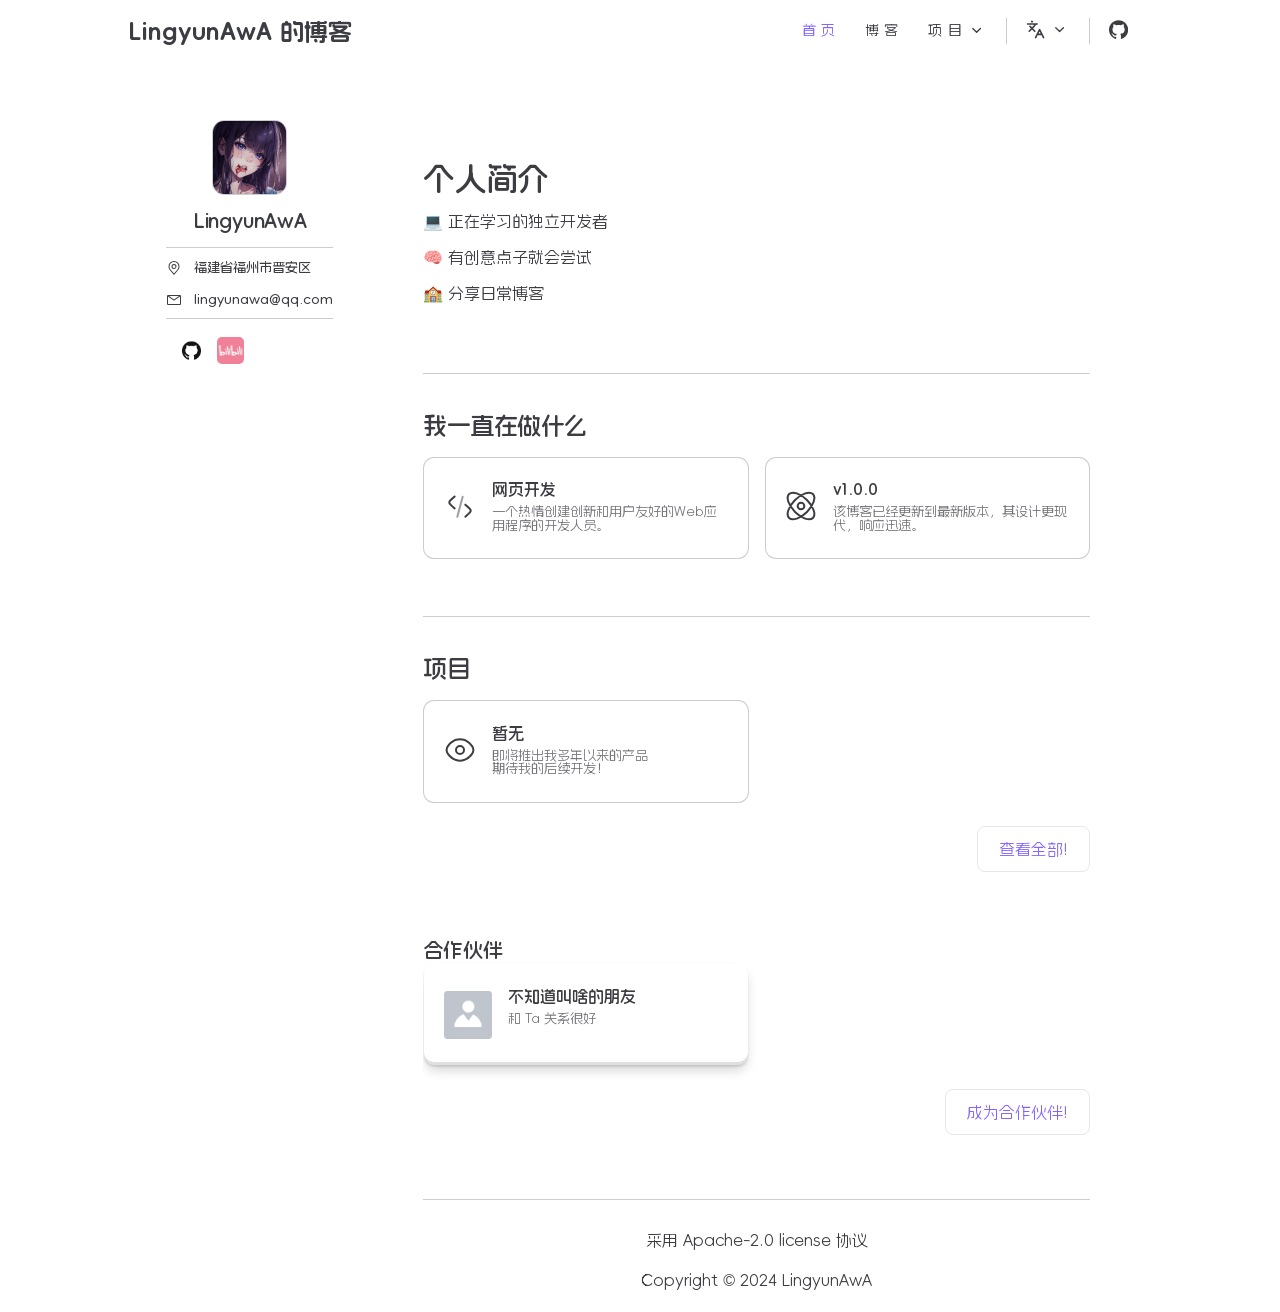
==== index.html @ 064c303e "Inital Commit" ====
<!DOCTYPE html>
<html lang="en">
    <head>
        <meta charset="UTF-8" />
        <link rel="icon" href="/logo.png" />
        <meta name="viewport" content="width=device-width, initial-scale=1.0" />
        <title>LingyunAwA's Blog</title>
      <script type="module" crossorigin src="/assets/index-D5Cbwyx5.js"></script>
      <link rel="stylesheet" crossorigin href="/assets/index-DSmaqG3k.css">
    </head>
    <body>
        <div id="app"></div>
    </body>
</html>
---- assets/index-DSmaqG3k.css ----
@charset "UTF-8";:root{--el-color-white:#ffffff;--el-color-black:#000000;--el-color-primary-rgb:64,158,255;--el-color-success-rgb:103,194,58;--el-color-warning-rgb:230,162,60;--el-color-danger-rgb:245,108,108;--el-color-error-rgb:245,108,108;--el-color-info-rgb:144,147,153;--el-font-size-extra-large:20px;--el-font-size-large:18px;--el-font-size-medium:16px;--el-font-size-base:14px;--el-font-size-small:13px;--el-font-size-extra-small:12px;--el-font-family:"Helvetica Neue",Helvetica,"PingFang SC","Hiragino Sans GB","Microsoft YaHei","微软雅黑",Arial,sans-serif;--el-font-weight-primary:500;--el-font-line-height-primary:24px;--el-index-normal:1;--el-index-top:1000;--el-index-popper:2000;--el-border-radius-base:4px;--el-border-radius-small:2px;--el-border-radius-round:20px;--el-border-radius-circle:100%;--el-transition-duration:.3s;--el-transition-duration-fast:.2s;--el-transition-function-ease-in-out-bezier:cubic-bezier(.645,.045,.355,1);--el-transition-function-fast-bezier:cubic-bezier(.23,1,.32,1);--el-transition-all:all var(--el-transition-duration) var(--el-transition-function-ease-in-out-bezier);--el-transition-fade:opacity var(--el-transition-duration) var(--el-transition-function-fast-bezier);--el-transition-md-fade:transform var(--el-transition-duration) var(--el-transition-function-fast-bezier),opacity var(--el-transition-duration) var(--el-transition-function-fast-bezier);--el-transition-fade-linear:opacity var(--el-transition-duration-fast) linear;--el-transition-border:border-color var(--el-transition-duration-fast) var(--el-transition-function-ease-in-out-bezier);--el-transition-box-shadow:box-shadow var(--el-transition-duration-fast) var(--el-transition-function-ease-in-out-bezier);--el-transition-color:color var(--el-transition-duration-fast) var(--el-transition-function-ease-in-out-bezier);--el-component-size-large:40px;--el-component-size:32px;--el-component-size-small:24px}:root{color-scheme:light;--el-color-primary:#409eff;--el-color-primary-light-3:#79bbff;--el-color-primary-light-5:#a0cfff;--el-color-primary-light-7:#c6e2ff;--el-color-primary-light-8:#d9ecff;--el-color-primary-light-9:#ecf5ff;--el-color-primary-dark-2:#337ecc;--el-color-success:#67c23a;--el-color-success-light-3:#95d475;--el-color-success-light-5:#b3e19d;--el-color-success-light-7:#d1edc4;--el-color-success-light-8:#e1f3d8;--el-color-success-light-9:#f0f9eb;--el-color-success-dark-2:#529b2e;--el-color-warning:#e6a23c;--el-color-warning-light-3:#eebe77;--el-color-warning-light-5:#f3d19e;--el-color-warning-light-7:#f8e3c5;--el-color-warning-light-8:#faecd8;--el-color-warning-light-9:#fdf6ec;--el-color-warning-dark-2:#b88230;--el-color-danger:#f56c6c;--el-color-danger-light-3:#f89898;--el-color-danger-light-5:#fab6b6;--el-color-danger-light-7:#fcd3d3;--el-color-danger-light-8:#fde2e2;--el-color-danger-light-9:#fef0f0;--el-color-danger-dark-2:#c45656;--el-color-error:#f56c6c;--el-color-error-light-3:#f89898;--el-color-error-light-5:#fab6b6;--el-color-error-light-7:#fcd3d3;--el-color-error-light-8:#fde2e2;--el-color-error-light-9:#fef0f0;--el-color-error-dark-2:#c45656;--el-color-info:#909399;--el-color-info-light-3:#b1b3b8;--el-color-info-light-5:#c8c9cc;--el-color-info-light-7:#dedfe0;--el-color-info-light-8:#e9e9eb;--el-color-info-light-9:#f4f4f5;--el-color-info-dark-2:#73767a;--el-bg-color:#ffffff;--el-bg-color-page:#f2f3f5;--el-bg-color-overlay:#ffffff;--el-text-color-primary:#303133;--el-text-color-regular:#606266;--el-text-color-secondary:#909399;--el-text-color-placeholder:#a8abb2;--el-text-color-disabled:#c0c4cc;--el-border-color:#dcdfe6;--el-border-color-light:#e4e7ed;--el-border-color-lighter:#ebeef5;--el-border-color-extra-light:#f2f6fc;--el-border-color-dark:#d4d7de;--el-border-color-darker:#cdd0d6;--el-fill-color:#f0f2f5;--el-fill-color-light:#f5f7fa;--el-fill-color-lighter:#fafafa;--el-fill-color-extra-light:#fafcff;--el-fill-color-dark:#ebedf0;--el-fill-color-darker:#e6e8eb;--el-fill-color-blank:#ffffff;--el-box-shadow:0px 12px 32px 4px rgba(0,0,0,.04),0px 8px 20px rgba(0,0,0,.08);--el-box-shadow-light:0px 0px 12px rgba(0,0,0,.12);--el-box-shadow-lighter:0px 0px 6px rgba(0,0,0,.12);--el-box-shadow-dark:0px 16px 48px 16px rgba(0,0,0,.08),0px 12px 32px rgba(0,0,0,.12),0px 8px 16px -8px rgba(0,0,0,.16);--el-disabled-bg-color:var(--el-fill-color-light);--el-disabled-text-color:var(--el-text-color-placeholder);--el-disabled-border-color:var(--el-border-color-light);--el-overlay-color:rgba(0,0,0,.8);--el-overlay-color-light:rgba(0,0,0,.7);--el-overlay-color-lighter:rgba(0,0,0,.5);--el-mask-color:rgba(255,255,255,.9);--el-mask-color-extra-light:rgba(255,255,255,.3);--el-border-width:1px;--el-border-style:solid;--el-border-color-hover:var(--el-text-color-disabled);--el-border:var(--el-border-width) var(--el-border-style) var(--el-border-color);--el-svg-monochrome-grey:var(--el-border-color)}.fade-in-linear-enter-active,.fade-in-linear-leave-active{transition:var(--el-transition-fade-linear)}.fade-in-linear-enter-from,.fade-in-linear-leave-to{opacity:0}.el-fade-in-linear-enter-active,.el-fade-in-linear-leave-active{transition:var(--el-transition-fade-linear)}.el-fade-in-linear-enter-from,.el-fade-in-linear-leave-to{opacity:0}.el-fade-in-enter-active,.el-fade-in-leave-active{transition:all var(--el-transition-duration) cubic-bezier(.55,0,.1,1)}.el-fade-in-enter-from,.el-fade-in-leave-active{opacity:0}.el-zoom-in-center-enter-active,.el-zoom-in-center-leave-active{transition:all var(--el-transition-duration) cubic-bezier(.55,0,.1,1)}.el-zoom-in-center-enter-from,.el-zoom-in-center-leave-active{opacity:0;transform:scaleX(0)}.el-zoom-in-top-enter-active,.el-zoom-in-top-leave-active{opacity:1;transform:scaleY(1);transform-origin:center top;transition:var(--el-transition-md-fade)}.el-zoom-in-top-enter-active[data-popper-placement^=top],.el-zoom-in-top-leave-active[data-popper-placement^=top]{transform-origin:center bottom}.el-zoom-in-top-enter-from,.el-zoom-in-top-leave-active{opacity:0;transform:scaleY(0)}.el-zoom-in-bottom-enter-active,.el-zoom-in-bottom-leave-active{opacity:1;transform:scaleY(1);transform-origin:center bottom;transition:var(--el-transition-md-fade)}.el-zoom-in-bottom-enter-from,.el-zoom-in-bottom-leave-active{opacity:0;transform:scaleY(0)}.el-zoom-in-left-enter-active,.el-zoom-in-left-leave-active{opacity:1;transform:scale(1);transform-origin:top left;transition:var(--el-transition-md-fade)}.el-zoom-in-left-enter-from,.el-zoom-in-left-leave-active{opacity:0;transform:scale(.45)}.collapse-transition{transition:var(--el-transition-duration) height ease-in-out,var(--el-transition-duration) padding-top ease-in-out,var(--el-transition-duration) padding-bottom ease-in-out}.el-collapse-transition-enter-active,.el-collapse-transition-leave-active{transition:var(--el-transition-duration) max-height ease-in-out,var(--el-transition-duration) padding-top ease-in-out,var(--el-transition-duration) padding-bottom ease-in-out}.horizontal-collapse-transition{transition:var(--el-transition-duration) width ease-in-out,var(--el-transition-duration) padding-left ease-in-out,var(--el-transition-duration) padding-right ease-in-out}.el-list-enter-active,.el-list-leave-active{transition:all 1s}.el-list-enter-from,.el-list-leave-to{opacity:0;transform:translateY(-30px)}.el-list-leave-active{position:absolute!important}.el-opacity-transition{transition:opacity var(--el-transition-duration) cubic-bezier(.55,0,.1,1)}.el-icon-loading{-webkit-animation:rotating 2s linear infinite;animation:rotating 2s linear infinite}.el-icon--right{margin-left:5px}.el-icon--left{margin-right:5px}@-webkit-keyframes rotating{0%{transform:rotate(0)}to{transform:rotate(1turn)}}@keyframes rotating{0%{transform:rotate(0)}to{transform:rotate(1turn)}}.el-icon{--color:inherit;align-items:center;display:inline-flex;height:1em;justify-content:center;line-height:1em;position:relative;width:1em;fill:currentColor;color:var(--color);font-size:inherit}.el-icon.is-loading{-webkit-animation:rotating 2s linear infinite;animation:rotating 2s linear infinite}.el-icon svg{height:1em;width:1em}.el-affix--fixed{position:fixed}.el-alert{--el-alert-padding:8px 16px;--el-alert-border-radius-base:var(--el-border-radius-base);--el-alert-title-font-size:14px;--el-alert-title-with-description-font-size:16px;--el-alert-description-font-size:14px;--el-alert-close-font-size:16px;--el-alert-close-customed-font-size:14px;--el-alert-icon-size:16px;--el-alert-icon-large-size:28px;align-items:center;background-color:var(--el-color-white);border-radius:var(--el-alert-border-radius-base);box-sizing:border-box;display:flex;margin:0;opacity:1;overflow:hidden;padding:var(--el-alert-padding);position:relative;transition:opacity var(--el-transition-duration-fast);width:100%}.el-alert.is-light .el-alert__close-btn{color:var(--el-text-color-placeholder)}.el-alert.is-dark .el-alert__close-btn,.el-alert.is-dark .el-alert__description{color:var(--el-color-white)}.el-alert.is-center{justify-content:center}.el-alert--success{--el-alert-bg-color:var(--el-color-success-light-9)}.el-alert--success.is-light{background-color:var(--el-alert-bg-color)}.el-alert--success.is-light,.el-alert--success.is-light .el-alert__description{color:var(--el-color-success)}.el-alert--success.is-dark{background-color:var(--el-color-success);color:var(--el-color-white)}.el-alert--info{--el-alert-bg-color:var(--el-color-info-light-9)}.el-alert--info.is-light{background-color:var(--el-alert-bg-color)}.el-alert--info.is-light,.el-alert--info.is-light .el-alert__description{color:var(--el-color-info)}.el-alert--info.is-dark{background-color:var(--el-color-info);color:var(--el-color-white)}.el-alert--warning{--el-alert-bg-color:var(--el-color-warning-light-9)}.el-alert--warning.is-light{background-color:var(--el-alert-bg-color)}.el-alert--warning.is-light,.el-alert--warning.is-light .el-alert__description{color:var(--el-color-warning)}.el-alert--warning.is-dark{background-color:var(--el-color-warning);color:var(--el-color-white)}.el-alert--error{--el-alert-bg-color:var(--el-color-error-light-9)}.el-alert--error.is-light{background-color:var(--el-alert-bg-color)}.el-alert--error.is-light,.el-alert--error.is-light .el-alert__description{color:var(--el-color-error)}.el-alert--error.is-dark{background-color:var(--el-color-error);color:var(--el-color-white)}.el-alert__content{display:flex;flex-direction:column;gap:4px}.el-alert .el-alert__icon{font-size:var(--el-alert-icon-size);margin-right:8px;width:var(--el-alert-icon-size)}.el-alert .el-alert__icon.is-big{font-size:var(--el-alert-icon-large-size);margin-right:12px;width:var(--el-alert-icon-large-size)}.el-alert__title{font-size:var(--el-alert-title-font-size);line-height:24px}.el-alert__title.with-description{font-size:var(--el-alert-title-with-description-font-size)}.el-alert .el-alert__description{font-size:var(--el-alert-description-font-size);margin:0}.el-alert .el-alert__close-btn{cursor:pointer;font-size:var(--el-alert-close-font-size);opacity:1;position:absolute;right:16px;top:12px}.el-alert .el-alert__close-btn.is-customed{font-size:var(--el-alert-close-customed-font-size);font-style:normal;line-height:24px;top:8px}.el-alert-fade-enter-from,.el-alert-fade-leave-active{opacity:0}.el-aside{box-sizing:border-box;flex-shrink:0;overflow:auto;width:var(--el-aside-width,300px)}.el-autocomplete{--el-input-text-color:var(--el-text-color-regular);--el-input-border:var(--el-border);--el-input-hover-border:var(--el-border-color-hover);--el-input-focus-border:var(--el-color-primary);--el-input-transparent-border:0 0 0 1px transparent inset;--el-input-border-color:var(--el-border-color);--el-input-border-radius:var(--el-border-radius-base);--el-input-bg-color:var(--el-fill-color-blank);--el-input-icon-color:var(--el-text-color-placeholder);--el-input-placeholder-color:var(--el-text-color-placeholder);--el-input-hover-border-color:var(--el-border-color-hover);--el-input-clear-hover-color:var(--el-text-color-secondary);--el-input-focus-border-color:var(--el-color-primary);--el-input-width:100%;display:inline-block;position:relative;width:var(--el-input-width)}.el-autocomplete__popper.el-popper{background:var(--el-bg-color-overlay);border:1px solid var(--el-border-color-light);box-shadow:var(--el-box-shadow-light)}.el-autocomplete__popper.el-popper .el-popper__arrow:before{border:1px solid var(--el-border-color-light)}.el-autocomplete__popper.el-popper[data-popper-placement^=top] .el-popper__arrow:before{border-left-color:transparent;border-top-color:transparent}.el-autocomplete__popper.el-popper[data-popper-placement^=bottom] .el-popper__arrow:before{border-bottom-color:transparent;border-right-color:transparent}.el-autocomplete__popper.el-popper[data-popper-placement^=left] .el-popper__arrow:before{border-bottom-color:transparent;border-left-color:transparent}.el-autocomplete__popper.el-popper[data-popper-placement^=right] .el-popper__arrow:before{border-right-color:transparent;border-top-color:transparent}.el-autocomplete-suggestion{border-radius:var(--el-border-radius-base);box-sizing:border-box}.el-autocomplete-suggestion__wrap{box-sizing:border-box;max-height:280px;padding:10px 0}.el-autocomplete-suggestion__list{margin:0;padding:0}.el-autocomplete-suggestion li{color:var(--el-text-color-regular);cursor:pointer;font-size:var(--el-font-size-base);line-height:34px;list-style:none;margin:0;overflow:hidden;padding:0 20px;text-align:left;text-overflow:ellipsis;white-space:nowrap}.el-autocomplete-suggestion li:hover,.el-autocomplete-suggestion li.highlighted{background-color:var(--el-fill-color-light)}.el-autocomplete-suggestion li.divider{border-top:1px solid var(--el-color-black);margin-top:6px}.el-autocomplete-suggestion li.divider:last-child{margin-bottom:-6px}.el-autocomplete-suggestion.is-loading li{color:var(--el-text-color-secondary);font-size:20px;height:100px;line-height:100px;text-align:center}.el-autocomplete-suggestion.is-loading li:after{content:"";display:inline-block;height:100%;vertical-align:middle}.el-autocomplete-suggestion.is-loading li:hover{background-color:var(--el-bg-color-overlay)}.el-autocomplete-suggestion.is-loading .el-icon-loading{vertical-align:middle}.el-avatar{--el-avatar-text-color:var(--el-color-white);--el-avatar-bg-color:var(--el-text-color-disabled);--el-avatar-text-size:14px;--el-avatar-icon-size:18px;--el-avatar-border-radius:var(--el-border-radius-base);--el-avatar-size-large:56px;--el-avatar-size-small:24px;--el-avatar-size:40px;align-items:center;background:var(--el-avatar-bg-color);box-sizing:border-box;color:var(--el-avatar-text-color);display:inline-flex;font-size:var(--el-avatar-text-size);height:var(--el-avatar-size);justify-content:center;overflow:hidden;text-align:center;width:var(--el-avatar-size)}.el-avatar>img{display:block;height:100%;width:100%}.el-avatar--circle{border-radius:50%}.el-avatar--square{border-radius:var(--el-avatar-border-radius)}.el-avatar--icon{font-size:var(--el-avatar-icon-size)}.el-avatar--small{--el-avatar-size:24px}.el-avatar--large{--el-avatar-size:56px}.el-backtop{--el-backtop-bg-color:var(--el-bg-color-overlay);--el-backtop-text-color:var(--el-color-primary);--el-backtop-hover-bg-color:var(--el-border-color-extra-light);align-items:center;background-color:var(--el-backtop-bg-color);border-radius:50%;box-shadow:var(--el-box-shadow-lighter);color:var(--el-backtop-text-color);cursor:pointer;display:flex;font-size:20px;height:40px;justify-content:center;position:fixed;width:40px;z-index:5}.el-backtop:hover{background-color:var(--el-backtop-hover-bg-color)}.el-backtop__icon{font-size:20px}.el-badge{--el-badge-bg-color:var(--el-color-danger);--el-badge-radius:10px;--el-badge-font-size:12px;--el-badge-padding:6px;--el-badge-size:18px;display:inline-block;position:relative;vertical-align:middle;width:-webkit-fit-content;width:-moz-fit-content;width:fit-content}.el-badge__content{align-items:center;background-color:var(--el-badge-bg-color);border:1px solid var(--el-bg-color);border-radius:var(--el-badge-radius);color:var(--el-color-white);display:inline-flex;font-size:var(--el-badge-font-size);height:var(--el-badge-size);justify-content:center;padding:0 var(--el-badge-padding);white-space:nowrap}.el-badge__content.is-fixed{position:absolute;right:calc(1px + var(--el-badge-size)/2);top:0;transform:translateY(-50%) translate(100%);z-index:var(--el-index-normal)}.el-badge__content.is-fixed.is-dot{right:5px}.el-badge__content.is-dot{border-radius:50%;height:8px;padding:0;right:0;width:8px}.el-badge__content--primary{background-color:var(--el-color-primary)}.el-badge__content--success{background-color:var(--el-color-success)}.el-badge__content--warning{background-color:var(--el-color-warning)}.el-badge__content--info{background-color:var(--el-color-info)}.el-badge__content--danger{background-color:var(--el-color-danger)}.el-breadcrumb{font-size:14px;line-height:1}.el-breadcrumb:after,.el-breadcrumb:before{content:"";display:table}.el-breadcrumb:after{clear:both}.el-breadcrumb__separator{color:var(--el-text-color-placeholder);font-weight:700;margin:0 9px}.el-breadcrumb__separator.el-icon{font-weight:400;margin:0 6px}.el-breadcrumb__separator.el-icon svg{vertical-align:middle}.el-breadcrumb__item{align-items:center;display:inline-flex;float:left}.el-breadcrumb__inner{color:var(--el-text-color-regular)}.el-breadcrumb__inner a,.el-breadcrumb__inner.is-link{color:var(--el-text-color-primary);font-weight:700;text-decoration:none;transition:var(--el-transition-color)}.el-breadcrumb__inner a:hover,.el-breadcrumb__inner.is-link:hover{color:var(--el-color-primary);cursor:pointer}.el-breadcrumb__item:last-child .el-breadcrumb__inner,.el-breadcrumb__item:last-child .el-breadcrumb__inner a,.el-breadcrumb__item:last-child .el-breadcrumb__inner a:hover,.el-breadcrumb__item:last-child .el-breadcrumb__inner:hover{color:var(--el-text-color-regular);cursor:text;font-weight:400}.el-breadcrumb__item:last-child .el-breadcrumb__separator{display:none}.el-button-group{display:inline-block;vertical-align:middle}.el-button-group:after,.el-button-group:before{content:"";display:table}.el-button-group:after{clear:both}.el-button-group>.el-button{float:left;position:relative}.el-button-group>.el-button+.el-button{margin-left:0}.el-button-group>.el-button:first-child{border-bottom-right-radius:0;border-top-right-radius:0}.el-button-group>.el-button:last-child{border-bottom-left-radius:0;border-top-left-radius:0}.el-button-group>.el-button:first-child:last-child{border-bottom-left-radius:var(--el-border-radius-base);border-bottom-right-radius:var(--el-border-radius-base);border-top-left-radius:var(--el-border-radius-base);border-top-right-radius:var(--el-border-radius-base)}.el-button-group>.el-button:first-child:last-child.is-round{border-radius:var(--el-border-radius-round)}.el-button-group>.el-button:first-child:last-child.is-circle{border-radius:50%}.el-button-group>.el-button:not(:first-child):not(:last-child){border-radius:0}.el-button-group>.el-button:not(:last-child){margin-right:-1px}.el-button-group>.el-button:active,.el-button-group>.el-button:focus,.el-button-group>.el-button:hover{z-index:1}.el-button-group>.el-button.is-active{z-index:1}.el-button-group>.el-dropdown>.el-button{border-bottom-left-radius:0;border-left-color:var(--el-button-divide-border-color);border-top-left-radius:0}.el-button-group .el-button--primary:first-child{border-right-color:var(--el-button-divide-border-color)}.el-button-group .el-button--primary:last-child{border-left-color:var(--el-button-divide-border-color)}.el-button-group .el-button--primary:not(:first-child):not(:last-child){border-left-color:var(--el-button-divide-border-color);border-right-color:var(--el-button-divide-border-color)}.el-button-group .el-button--success:first-child{border-right-color:var(--el-button-divide-border-color)}.el-button-group .el-button--success:last-child{border-left-color:var(--el-button-divide-border-color)}.el-button-group .el-button--success:not(:first-child):not(:last-child){border-left-color:var(--el-button-divide-border-color);border-right-color:var(--el-button-divide-border-color)}.el-button-group .el-button--warning:first-child{border-right-color:var(--el-button-divide-border-color)}.el-button-group .el-button--warning:last-child{border-left-color:var(--el-button-divide-border-color)}.el-button-group .el-button--warning:not(:first-child):not(:last-child){border-left-color:var(--el-button-divide-border-color);border-right-color:var(--el-button-divide-border-color)}.el-button-group .el-button--danger:first-child{border-right-color:var(--el-button-divide-border-color)}.el-button-group .el-button--danger:last-child{border-left-color:var(--el-button-divide-border-color)}.el-button-group .el-button--danger:not(:first-child):not(:last-child){border-left-color:var(--el-button-divide-border-color);border-right-color:var(--el-button-divide-border-color)}.el-button-group .el-button--info:first-child{border-right-color:var(--el-button-divide-border-color)}.el-button-group .el-button--info:last-child{border-left-color:var(--el-button-divide-border-color)}.el-button-group .el-button--info:not(:first-child):not(:last-child){border-left-color:var(--el-button-divide-border-color);border-right-color:var(--el-button-divide-border-color)}.el-button{--el-button-font-weight:var(--el-font-weight-primary);--el-button-border-color:var(--el-border-color);--el-button-bg-color:var(--el-fill-color-blank);--el-button-text-color:var(--el-text-color-regular);--el-button-disabled-text-color:var(--el-disabled-text-color);--el-button-disabled-bg-color:var(--el-fill-color-blank);--el-button-disabled-border-color:var(--el-border-color-light);--el-button-divide-border-color:rgba(255,255,255,.5);--el-button-hover-text-color:var(--el-color-primary);--el-button-hover-bg-color:var(--el-color-primary-light-9);--el-button-hover-border-color:var(--el-color-primary-light-7);--el-button-active-text-color:var(--el-button-hover-text-color);--el-button-active-border-color:var(--el-color-primary);--el-button-active-bg-color:var(--el-button-hover-bg-color);--el-button-outline-color:var(--el-color-primary-light-5);--el-button-hover-link-text-color:var(--el-color-info);--el-button-active-color:var(--el-text-color-primary);align-items:center;-webkit-appearance:none;background-color:var(--el-button-bg-color);border:var(--el-border);border-color:var(--el-button-border-color);border-radius:var(--el-border-radius-base);box-sizing:border-box;color:var(--el-button-text-color);cursor:pointer;display:inline-flex;font-size:var(--el-font-size-base);font-weight:var(--el-button-font-weight);height:32px;justify-content:center;line-height:1;outline:none;padding:8px 15px;text-align:center;transition:.1s;-webkit-user-select:none;-moz-user-select:none;-ms-user-select:none;user-select:none;vertical-align:middle;white-space:nowrap}.el-button:hover{background-color:var(--el-button-hover-bg-color);border-color:var(--el-button-hover-border-color);color:var(--el-button-hover-text-color);outline:none}.el-button:active{background-color:var(--el-button-active-bg-color);border-color:var(--el-button-active-border-color);color:var(--el-button-active-text-color);outline:none}.el-button:focus-visible{outline:2px solid var(--el-button-outline-color);outline-offset:1px;transition:outline-offset 0s,outline 0s}.el-button>span{align-items:center;display:inline-flex}.el-button+.el-button{margin-left:12px}.el-button.is-round{padding:8px 15px}.el-button::-moz-focus-inner{border:0}.el-button [class*=el-icon]+span{margin-left:6px}.el-button [class*=el-icon] svg{vertical-align:bottom}.el-button.is-plain{--el-button-hover-text-color:var(--el-color-primary);--el-button-hover-bg-color:var(--el-fill-color-blank);--el-button-hover-border-color:var(--el-color-primary)}.el-button.is-active{background-color:var(--el-button-active-bg-color);border-color:var(--el-button-active-border-color);color:var(--el-button-active-text-color);outline:none}.el-button.is-disabled,.el-button.is-disabled:hover{background-color:var(--el-button-disabled-bg-color);background-image:none;border-color:var(--el-button-disabled-border-color);color:var(--el-button-disabled-text-color);cursor:not-allowed}.el-button.is-loading{pointer-events:none;position:relative}.el-button.is-loading:before{background-color:var(--el-mask-color-extra-light);border-radius:inherit;bottom:-1px;content:"";left:-1px;pointer-events:none;position:absolute;right:-1px;top:-1px;z-index:1}.el-button.is-round{border-radius:var(--el-border-radius-round)}.el-button.is-circle{border-radius:50%;padding:8px;width:32px}.el-button.is-text{background-color:transparent;border:0 solid transparent;color:var(--el-button-text-color)}.el-button.is-text.is-disabled{background-color:transparent!important;color:var(--el-button-disabled-text-color)}.el-button.is-text:not(.is-disabled):hover{background-color:var(--el-fill-color-light)}.el-button.is-text:not(.is-disabled):focus-visible{outline:2px solid var(--el-button-outline-color);outline-offset:1px;transition:outline-offset 0s,outline 0s}.el-button.is-text:not(.is-disabled):active{background-color:var(--el-fill-color)}.el-button.is-text:not(.is-disabled).is-has-bg{background-color:var(--el-fill-color-light)}.el-button.is-text:not(.is-disabled).is-has-bg:hover{background-color:var(--el-fill-color)}.el-button.is-text:not(.is-disabled).is-has-bg:active{background-color:var(--el-fill-color-dark)}.el-button__text--expand{letter-spacing:.3em;margin-right:-.3em}.el-button.is-link{background:transparent;border-color:transparent;color:var(--el-button-text-color);height:auto;padding:2px}.el-button.is-link:hover{color:var(--el-button-hover-link-text-color)}.el-button.is-link.is-disabled{background-color:transparent!important;border-color:transparent!important;color:var(--el-button-disabled-text-color)}.el-button.is-link:not(.is-disabled):hover{background-color:transparent;border-color:transparent}.el-button.is-link:not(.is-disabled):active{background-color:transparent;border-color:transparent;color:var(--el-button-active-color)}.el-button--text{background:transparent;border-color:transparent;color:var(--el-color-primary);padding-left:0;padding-right:0}.el-button--text.is-disabled{background-color:transparent!important;border-color:transparent!important;color:var(--el-button-disabled-text-color)}.el-button--text:not(.is-disabled):hover{background-color:transparent;border-color:transparent;color:var(--el-color-primary-light-3)}.el-button--text:not(.is-disabled):active{background-color:transparent;border-color:transparent;color:var(--el-color-primary-dark-2)}.el-button__link--expand{letter-spacing:.3em;margin-right:-.3em}.el-button--primary{--el-button-text-color:var(--el-color-white);--el-button-bg-color:var(--el-color-primary);--el-button-border-color:var(--el-color-primary);--el-button-outline-color:var(--el-color-primary-light-5);--el-button-active-color:var(--el-color-primary-dark-2);--el-button-hover-text-color:var(--el-color-white);--el-button-hover-link-text-color:var(--el-color-primary-light-5);--el-button-hover-bg-color:var(--el-color-primary-light-3);--el-button-hover-border-color:var(--el-color-primary-light-3);--el-button-active-bg-color:var(--el-color-primary-dark-2);--el-button-active-border-color:var(--el-color-primary-dark-2);--el-button-disabled-text-color:var(--el-color-white);--el-button-disabled-bg-color:var(--el-color-primary-light-5);--el-button-disabled-border-color:var(--el-color-primary-light-5)}.el-button--primary.is-link,.el-button--primary.is-plain,.el-button--primary.is-text{--el-button-text-color:var(--el-color-primary);--el-button-bg-color:var(--el-color-primary-light-9);--el-button-border-color:var(--el-color-primary-light-5);--el-button-hover-text-color:var(--el-color-white);--el-button-hover-bg-color:var(--el-color-primary);--el-button-hover-border-color:var(--el-color-primary);--el-button-active-text-color:var(--el-color-white)}.el-button--primary.is-link.is-disabled,.el-button--primary.is-link.is-disabled:active,.el-button--primary.is-link.is-disabled:focus,.el-button--primary.is-link.is-disabled:hover,.el-button--primary.is-plain.is-disabled,.el-button--primary.is-plain.is-disabled:active,.el-button--primary.is-plain.is-disabled:focus,.el-button--primary.is-plain.is-disabled:hover,.el-button--primary.is-text.is-disabled,.el-button--primary.is-text.is-disabled:active,.el-button--primary.is-text.is-disabled:focus,.el-button--primary.is-text.is-disabled:hover{background-color:var(--el-color-primary-light-9);border-color:var(--el-color-primary-light-8);color:var(--el-color-primary-light-5)}.el-button--success{--el-button-text-color:var(--el-color-white);--el-button-bg-color:var(--el-color-success);--el-button-border-color:var(--el-color-success);--el-button-outline-color:var(--el-color-success-light-5);--el-button-active-color:var(--el-color-success-dark-2);--el-button-hover-text-color:var(--el-color-white);--el-button-hover-link-text-color:var(--el-color-success-light-5);--el-button-hover-bg-color:var(--el-color-success-light-3);--el-button-hover-border-color:var(--el-color-success-light-3);--el-button-active-bg-color:var(--el-color-success-dark-2);--el-button-active-border-color:var(--el-color-success-dark-2);--el-button-disabled-text-color:var(--el-color-white);--el-button-disabled-bg-color:var(--el-color-success-light-5);--el-button-disabled-border-color:var(--el-color-success-light-5)}.el-button--success.is-link,.el-button--success.is-plain,.el-button--success.is-text{--el-button-text-color:var(--el-color-success);--el-button-bg-color:var(--el-color-success-light-9);--el-button-border-color:var(--el-color-success-light-5);--el-button-hover-text-color:var(--el-color-white);--el-button-hover-bg-color:var(--el-color-success);--el-button-hover-border-color:var(--el-color-success);--el-button-active-text-color:var(--el-color-white)}.el-button--success.is-link.is-disabled,.el-button--success.is-link.is-disabled:active,.el-button--success.is-link.is-disabled:focus,.el-button--success.is-link.is-disabled:hover,.el-button--success.is-plain.is-disabled,.el-button--success.is-plain.is-disabled:active,.el-button--success.is-plain.is-disabled:focus,.el-button--success.is-plain.is-disabled:hover,.el-button--success.is-text.is-disabled,.el-button--success.is-text.is-disabled:active,.el-button--success.is-text.is-disabled:focus,.el-button--success.is-text.is-disabled:hover{background-color:var(--el-color-success-light-9);border-color:var(--el-color-success-light-8);color:var(--el-color-success-light-5)}.el-button--warning{--el-button-text-color:var(--el-color-white);--el-button-bg-color:var(--el-color-warning);--el-button-border-color:var(--el-color-warning);--el-button-outline-color:var(--el-color-warning-light-5);--el-button-active-color:var(--el-color-warning-dark-2);--el-button-hover-text-color:var(--el-color-white);--el-button-hover-link-text-color:var(--el-color-warning-light-5);--el-button-hover-bg-color:var(--el-color-warning-light-3);--el-button-hover-border-color:var(--el-color-warning-light-3);--el-button-active-bg-color:var(--el-color-warning-dark-2);--el-button-active-border-color:var(--el-color-warning-dark-2);--el-button-disabled-text-color:var(--el-color-white);--el-button-disabled-bg-color:var(--el-color-warning-light-5);--el-button-disabled-border-color:var(--el-color-warning-light-5)}.el-button--warning.is-link,.el-button--warning.is-plain,.el-button--warning.is-text{--el-button-text-color:var(--el-color-warning);--el-button-bg-color:var(--el-color-warning-light-9);--el-button-border-color:var(--el-color-warning-light-5);--el-button-hover-text-color:var(--el-color-white);--el-button-hover-bg-color:var(--el-color-warning);--el-button-hover-border-color:var(--el-color-warning);--el-button-active-text-color:var(--el-color-white)}.el-button--warning.is-link.is-disabled,.el-button--warning.is-link.is-disabled:active,.el-button--warning.is-link.is-disabled:focus,.el-button--warning.is-link.is-disabled:hover,.el-button--warning.is-plain.is-disabled,.el-button--warning.is-plain.is-disabled:active,.el-button--warning.is-plain.is-disabled:focus,.el-button--warning.is-plain.is-disabled:hover,.el-button--warning.is-text.is-disabled,.el-button--warning.is-text.is-disabled:active,.el-button--warning.is-text.is-disabled:focus,.el-button--warning.is-text.is-disabled:hover{background-color:var(--el-color-warning-light-9);border-color:var(--el-color-warning-light-8);color:var(--el-color-warning-light-5)}.el-button--danger{--el-button-text-color:var(--el-color-white);--el-button-bg-color:var(--el-color-danger);--el-button-border-color:var(--el-color-danger);--el-button-outline-color:var(--el-color-danger-light-5);--el-button-active-color:var(--el-color-danger-dark-2);--el-button-hover-text-color:var(--el-color-white);--el-button-hover-link-text-color:var(--el-color-danger-light-5);--el-button-hover-bg-color:var(--el-color-danger-light-3);--el-button-hover-border-color:var(--el-color-danger-light-3);--el-button-active-bg-color:var(--el-color-danger-dark-2);--el-button-active-border-color:var(--el-color-danger-dark-2);--el-button-disabled-text-color:var(--el-color-white);--el-button-disabled-bg-color:var(--el-color-danger-light-5);--el-button-disabled-border-color:var(--el-color-danger-light-5)}.el-button--danger.is-link,.el-button--danger.is-plain,.el-button--danger.is-text{--el-button-text-color:var(--el-color-danger);--el-button-bg-color:var(--el-color-danger-light-9);--el-button-border-color:var(--el-color-danger-light-5);--el-button-hover-text-color:var(--el-color-white);--el-button-hover-bg-color:var(--el-color-danger);--el-button-hover-border-color:var(--el-color-danger);--el-button-active-text-color:var(--el-color-white)}.el-button--danger.is-link.is-disabled,.el-button--danger.is-link.is-disabled:active,.el-button--danger.is-link.is-disabled:focus,.el-button--danger.is-link.is-disabled:hover,.el-button--danger.is-plain.is-disabled,.el-button--danger.is-plain.is-disabled:active,.el-button--danger.is-plain.is-disabled:focus,.el-button--danger.is-plain.is-disabled:hover,.el-button--danger.is-text.is-disabled,.el-button--danger.is-text.is-disabled:active,.el-button--danger.is-text.is-disabled:focus,.el-button--danger.is-text.is-disabled:hover{background-color:var(--el-color-danger-light-9);border-color:var(--el-color-danger-light-8);color:var(--el-color-danger-light-5)}.el-button--info{--el-button-text-color:var(--el-color-white);--el-button-bg-color:var(--el-color-info);--el-button-border-color:var(--el-color-info);--el-button-outline-color:var(--el-color-info-light-5);--el-button-active-color:var(--el-color-info-dark-2);--el-button-hover-text-color:var(--el-color-white);--el-button-hover-link-text-color:var(--el-color-info-light-5);--el-button-hover-bg-color:var(--el-color-info-light-3);--el-button-hover-border-color:var(--el-color-info-light-3);--el-button-active-bg-color:var(--el-color-info-dark-2);--el-button-active-border-color:var(--el-color-info-dark-2);--el-button-disabled-text-color:var(--el-color-white);--el-button-disabled-bg-color:var(--el-color-info-light-5);--el-button-disabled-border-color:var(--el-color-info-light-5)}.el-button--info.is-link,.el-button--info.is-plain,.el-button--info.is-text{--el-button-text-color:var(--el-color-info);--el-button-bg-color:var(--el-color-info-light-9);--el-button-border-color:var(--el-color-info-light-5);--el-button-hover-text-color:var(--el-color-white);--el-button-hover-bg-color:var(--el-color-info);--el-button-hover-border-color:var(--el-color-info);--el-button-active-text-color:var(--el-color-white)}.el-button--info.is-link.is-disabled,.el-button--info.is-link.is-disabled:active,.el-button--info.is-link.is-disabled:focus,.el-button--info.is-link.is-disabled:hover,.el-button--info.is-plain.is-disabled,.el-button--info.is-plain.is-disabled:active,.el-button--info.is-plain.is-disabled:focus,.el-button--info.is-plain.is-disabled:hover,.el-button--info.is-text.is-disabled,.el-button--info.is-text.is-disabled:active,.el-button--info.is-text.is-disabled:focus,.el-button--info.is-text.is-disabled:hover{background-color:var(--el-color-info-light-9);border-color:var(--el-color-info-light-8);color:var(--el-color-info-light-5)}.el-button--large{--el-button-size:40px;border-radius:var(--el-border-radius-base);font-size:var(--el-font-size-base);height:var(--el-button-size);padding:12px 19px}.el-button--large [class*=el-icon]+span{margin-left:8px}.el-button--large.is-round{padding:12px 19px}.el-button--large.is-circle{padding:12px;width:var(--el-button-size)}.el-button--small{--el-button-size:24px;border-radius:calc(var(--el-border-radius-base) - 1px);font-size:12px;height:var(--el-button-size);padding:5px 11px}.el-button--small [class*=el-icon]+span{margin-left:4px}.el-button--small.is-round{padding:5px 11px}.el-button--small.is-circle{padding:5px;width:var(--el-button-size)}.el-calendar{--el-calendar-border:var(--el-table-border,1px solid var(--el-border-color-lighter));--el-calendar-header-border-bottom:var(--el-calendar-border);--el-calendar-selected-bg-color:var(--el-color-primary-light-9);--el-calendar-cell-width:85px;background-color:var(--el-fill-color-blank)}.el-calendar__header{border-bottom:var(--el-calendar-header-border-bottom);display:flex;justify-content:space-between;padding:12px 20px}.el-calendar__title{align-self:center;color:var(--el-text-color)}.el-calendar__body{padding:12px 20px 35px}.el-calendar-table{table-layout:fixed;width:100%}.el-calendar-table thead th{color:var(--el-text-color-regular);font-weight:400;padding:12px 0}.el-calendar-table:not(.is-range) td.next,.el-calendar-table:not(.is-range) td.prev{color:var(--el-text-color-placeholder)}.el-calendar-table td{border-bottom:var(--el-calendar-border);border-right:var(--el-calendar-border);transition:background-color var(--el-transition-duration-fast) ease;vertical-align:top}.el-calendar-table td.is-selected{background-color:var(--el-calendar-selected-bg-color)}.el-calendar-table td.is-today{color:var(--el-color-primary)}.el-calendar-table tr:first-child td{border-top:var(--el-calendar-border)}.el-calendar-table tr td:first-child{border-left:var(--el-calendar-border)}.el-calendar-table tr.el-calendar-table__row--hide-border td{border-top:none}.el-calendar-table .el-calendar-day{box-sizing:border-box;height:var(--el-calendar-cell-width);padding:8px}.el-calendar-table .el-calendar-day:hover{background-color:var(--el-calendar-selected-bg-color);cursor:pointer}.el-card{--el-card-border-color:var(--el-border-color-light);--el-card-border-radius:4px;--el-card-padding:20px;--el-card-bg-color:var(--el-fill-color-blank);background-color:var(--el-card-bg-color);border:1px solid var(--el-card-border-color);border-radius:var(--el-card-border-radius);color:var(--el-text-color-primary);overflow:hidden;transition:var(--el-transition-duration)}.el-card.is-always-shadow{box-shadow:var(--el-box-shadow-light)}.el-card.is-hover-shadow:focus,.el-card.is-hover-shadow:hover{box-shadow:var(--el-box-shadow-light)}.el-card__header{border-bottom:1px solid var(--el-card-border-color);box-sizing:border-box;padding:calc(var(--el-card-padding) - 2px) var(--el-card-padding)}.el-card__body{padding:var(--el-card-padding)}.el-card__footer{border-top:1px solid var(--el-card-border-color);box-sizing:border-box;padding:calc(var(--el-card-padding) - 2px) var(--el-card-padding)}.el-carousel__item{display:inline-block;height:100%;left:0;overflow:hidden;position:absolute;top:0;width:100%}.el-carousel__item,.el-carousel__item.is-active{z-index:calc(var(--el-index-normal) - 1)}.el-carousel__item--card,.el-carousel__item.is-animating{transition:transform .4s ease-in-out}.el-carousel__item--card{width:50%}.el-carousel__item--card.is-in-stage{cursor:pointer;z-index:var(--el-index-normal)}.el-carousel__item--card.is-in-stage.is-hover .el-carousel__mask,.el-carousel__item--card.is-in-stage:hover .el-carousel__mask{opacity:.12}.el-carousel__item--card.is-active{z-index:calc(var(--el-index-normal) + 1)}.el-carousel__item--card-vertical{height:50%;width:100%}.el-carousel__mask{background-color:var(--el-color-white);height:100%;left:0;opacity:.24;position:absolute;top:0;transition:var(--el-transition-duration-fast);width:100%}.el-carousel{--el-carousel-arrow-font-size:12px;--el-carousel-arrow-size:36px;--el-carousel-arrow-background:rgba(31,45,61,.11);--el-carousel-arrow-hover-background:rgba(31,45,61,.23);--el-carousel-indicator-width:30px;--el-carousel-indicator-height:2px;--el-carousel-indicator-padding-horizontal:4px;--el-carousel-indicator-padding-vertical:12px;--el-carousel-indicator-out-color:var(--el-border-color-hover);position:relative}.el-carousel--horizontal,.el-carousel--vertical{overflow:hidden}.el-carousel__container{height:300px;position:relative}.el-carousel__arrow{align-items:center;background-color:var(--el-carousel-arrow-background);border:none;border-radius:50%;color:#fff;cursor:pointer;display:inline-flex;font-size:var(--el-carousel-arrow-font-size);height:var(--el-carousel-arrow-size);justify-content:center;margin:0;outline:none;padding:0;position:absolute;text-align:center;top:50%;transform:translateY(-50%);transition:var(--el-transition-duration);width:var(--el-carousel-arrow-size);z-index:10}.el-carousel__arrow--left{left:16px}.el-carousel__arrow--right{right:16px}.el-carousel__arrow:hover{background-color:var(--el-carousel-arrow-hover-background)}.el-carousel__arrow i{cursor:pointer}.el-carousel__indicators{list-style:none;margin:0;padding:0;position:absolute;z-index:calc(var(--el-index-normal) + 1)}.el-carousel__indicators--horizontal{bottom:0;left:50%;transform:translate(-50%)}.el-carousel__indicators--vertical{right:0;top:50%;transform:translateY(-50%)}.el-carousel__indicators--outside{bottom:calc(var(--el-carousel-indicator-height) + var(--el-carousel-indicator-padding-vertical)*2);position:static;text-align:center;transform:none}.el-carousel__indicators--outside .el-carousel__indicator:hover button{opacity:.64}.el-carousel__indicators--outside button{background-color:var(--el-carousel-indicator-out-color);opacity:.24}.el-carousel__indicators--right{right:0}.el-carousel__indicators--labels{left:0;right:0;text-align:center;transform:none}.el-carousel__indicators--labels .el-carousel__button{color:#000;font-size:12px;height:auto;padding:2px 18px;width:auto}.el-carousel__indicators--labels .el-carousel__indicator{padding:6px 4px}.el-carousel__indicator{background-color:transparent;cursor:pointer}.el-carousel__indicator:hover button{opacity:.72}.el-carousel__indicator--horizontal{display:inline-block;padding:var(--el-carousel-indicator-padding-vertical) var(--el-carousel-indicator-padding-horizontal)}.el-carousel__indicator--vertical{padding:var(--el-carousel-indicator-padding-horizontal) var(--el-carousel-indicator-padding-vertical)}.el-carousel__indicator--vertical .el-carousel__button{height:calc(var(--el-carousel-indicator-width)/2);width:var(--el-carousel-indicator-height)}.el-carousel__indicator.is-active button{opacity:1}.el-carousel__button{background-color:#fff;border:none;cursor:pointer;display:block;height:var(--el-carousel-indicator-height);margin:0;opacity:.48;outline:none;padding:0;transition:var(--el-transition-duration);width:var(--el-carousel-indicator-width)}.carousel-arrow-left-enter-from,.carousel-arrow-left-leave-active{opacity:0;transform:translateY(-50%) translate(-10px)}.carousel-arrow-right-enter-from,.carousel-arrow-right-leave-active{opacity:0;transform:translateY(-50%) translate(10px)}.el-transitioning{filter:url(#elCarouselHorizontal)}.el-transitioning-vertical{filter:url(#elCarouselVertical)}.el-cascader-panel{--el-cascader-menu-text-color:var(--el-text-color-regular);--el-cascader-menu-selected-text-color:var(--el-color-primary);--el-cascader-menu-fill:var(--el-bg-color-overlay);--el-cascader-menu-font-size:var(--el-font-size-base);--el-cascader-menu-radius:var(--el-border-radius-base);--el-cascader-menu-border:solid 1px var(--el-border-color-light);--el-cascader-menu-shadow:var(--el-box-shadow-light);--el-cascader-node-background-hover:var(--el-fill-color-light);--el-cascader-node-color-disabled:var(--el-text-color-placeholder);--el-cascader-color-empty:var(--el-text-color-placeholder);--el-cascader-tag-background:var(--el-fill-color);border-radius:var(--el-cascader-menu-radius);display:flex;font-size:var(--el-cascader-menu-font-size)}.el-cascader-panel.is-bordered{border:var(--el-cascader-menu-border);border-radius:var(--el-cascader-menu-radius)}.el-cascader-menu{border-right:var(--el-cascader-menu-border);box-sizing:border-box;color:var(--el-cascader-menu-text-color);min-width:180px}.el-cascader-menu:last-child{border-right:none}.el-cascader-menu:last-child .el-cascader-node{padding-right:20px}.el-cascader-menu__wrap.el-scrollbar__wrap{height:204px}.el-cascader-menu__list{box-sizing:border-box;list-style:none;margin:0;min-height:100%;padding:6px 0;position:relative}.el-cascader-menu__hover-zone{height:100%;left:0;pointer-events:none;position:absolute;top:0;width:100%}.el-cascader-menu__empty-text{align-items:center;color:var(--el-cascader-color-empty);display:flex;left:50%;position:absolute;top:50%;transform:translate(-50%,-50%)}.el-cascader-menu__empty-text .is-loading{margin-right:2px}.el-cascader-node{align-items:center;display:flex;height:34px;line-height:34px;outline:none;padding:0 30px 0 20px;position:relative}.el-cascader-node.is-selectable.in-active-path{color:var(--el-cascader-menu-text-color)}.el-cascader-node.in-active-path,.el-cascader-node.is-active,.el-cascader-node.is-selectable.in-checked-path{color:var(--el-cascader-menu-selected-text-color);font-weight:700}.el-cascader-node:not(.is-disabled){cursor:pointer}.el-cascader-node:not(.is-disabled):focus,.el-cascader-node:not(.is-disabled):hover{background:var(--el-cascader-node-background-hover)}.el-cascader-node.is-disabled{color:var(--el-cascader-node-color-disabled);cursor:not-allowed}.el-cascader-node__prefix{left:10px;position:absolute}.el-cascader-node__postfix{position:absolute;right:10px}.el-cascader-node__label{flex:1;overflow:hidden;padding:0 8px;text-align:left;text-overflow:ellipsis;white-space:nowrap}.el-cascader-node>.el-checkbox{margin-right:0}.el-cascader-node>.el-radio{margin-right:0}.el-cascader-node>.el-radio .el-radio__label{padding-left:0}.el-cascader{--el-cascader-menu-text-color:var(--el-text-color-regular);--el-cascader-menu-selected-text-color:var(--el-color-primary);--el-cascader-menu-fill:var(--el-bg-color-overlay);--el-cascader-menu-font-size:var(--el-font-size-base);--el-cascader-menu-radius:var(--el-border-radius-base);--el-cascader-menu-border:solid 1px var(--el-border-color-light);--el-cascader-menu-shadow:var(--el-box-shadow-light);--el-cascader-node-background-hover:var(--el-fill-color-light);--el-cascader-node-color-disabled:var(--el-text-color-placeholder);--el-cascader-color-empty:var(--el-text-color-placeholder);--el-cascader-tag-background:var(--el-fill-color);display:inline-block;font-size:var(--el-font-size-base);line-height:32px;outline:none;position:relative;vertical-align:middle}.el-cascader:not(.is-disabled):hover .el-input__wrapper{box-shadow:0 0 0 1px var(--el-input-hover-border-color) inset;cursor:pointer}.el-cascader .el-input{cursor:pointer;display:flex}.el-cascader .el-input .el-input__inner{cursor:pointer;text-overflow:ellipsis}.el-cascader .el-input .el-input__suffix-inner .el-icon{height:calc(100% - 2px)}.el-cascader .el-input .el-input__suffix-inner .el-icon svg{vertical-align:middle}.el-cascader .el-input .icon-arrow-down{font-size:14px;transition:transform var(--el-transition-duration)}.el-cascader .el-input .icon-arrow-down.is-reverse{transform:rotate(180deg)}.el-cascader .el-input .icon-circle-close:hover{color:var(--el-input-clear-hover-color,var(--el-text-color-secondary))}.el-cascader .el-input.is-focus .el-input__wrapper{box-shadow:0 0 0 1px var(--el-input-focus-border-color,var(--el-color-primary)) inset}.el-cascader--large{font-size:14px;line-height:40px}.el-cascader--small{font-size:12px;line-height:24px}.el-cascader.is-disabled .el-cascader__label{color:var(--el-disabled-text-color);z-index:calc(var(--el-index-normal) + 1)}.el-cascader__dropdown{--el-cascader-menu-text-color:var(--el-text-color-regular);--el-cascader-menu-selected-text-color:var(--el-color-primary);--el-cascader-menu-fill:var(--el-bg-color-overlay);--el-cascader-menu-font-size:var(--el-font-size-base);--el-cascader-menu-radius:var(--el-border-radius-base);--el-cascader-menu-border:solid 1px var(--el-border-color-light);--el-cascader-menu-shadow:var(--el-box-shadow-light);--el-cascader-node-background-hover:var(--el-fill-color-light);--el-cascader-node-color-disabled:var(--el-text-color-placeholder);--el-cascader-color-empty:var(--el-text-color-placeholder);--el-cascader-tag-background:var(--el-fill-color);border-radius:var(--el-cascader-menu-radius);font-size:var(--el-cascader-menu-font-size)}.el-cascader__dropdown.el-popper{background:var(--el-cascader-menu-fill);border:var(--el-cascader-menu-border)}.el-cascader__dropdown.el-popper .el-popper__arrow:before{border:var(--el-cascader-menu-border)}.el-cascader__dropdown.el-popper[data-popper-placement^=top] .el-popper__arrow:before{border-left-color:transparent;border-top-color:transparent}.el-cascader__dropdown.el-popper[data-popper-placement^=bottom] .el-popper__arrow:before{border-bottom-color:transparent;border-right-color:transparent}.el-cascader__dropdown.el-popper[data-popper-placement^=left] .el-popper__arrow:before{border-bottom-color:transparent;border-left-color:transparent}.el-cascader__dropdown.el-popper[data-popper-placement^=right] .el-popper__arrow:before{border-right-color:transparent;border-top-color:transparent}.el-cascader__dropdown.el-popper{box-shadow:var(--el-cascader-menu-shadow)}.el-cascader__tags{box-sizing:border-box;display:flex;flex-wrap:wrap;left:0;line-height:normal;position:absolute;right:30px;text-align:left;top:50%;transform:translateY(-50%)}.el-cascader__tags .el-tag{align-items:center;background:var(--el-cascader-tag-background);display:inline-flex;margin:2px 0 2px 6px;max-width:100%;text-overflow:ellipsis}.el-cascader__tags .el-tag:not(.is-hit){border-color:transparent}.el-cascader__tags .el-tag>span{flex:1;overflow:hidden;text-overflow:ellipsis}.el-cascader__tags .el-tag .el-icon-close{background-color:var(--el-text-color-placeholder);color:var(--el-color-white);flex:none}.el-cascader__tags .el-tag .el-icon-close:hover{background-color:var(--el-text-color-secondary)}.el-cascader__tags.is-validate{right:55px}.el-cascader__collapse-tags{white-space:normal;z-index:var(--el-index-normal)}.el-cascader__collapse-tags .el-tag{align-items:center;background:var(--el-fill-color);display:inline-flex;margin:2px 0 2px 6px;max-width:100%;text-overflow:ellipsis}.el-cascader__collapse-tags .el-tag:not(.is-hit){border-color:transparent}.el-cascader__collapse-tags .el-tag>span{flex:1;overflow:hidden;text-overflow:ellipsis}.el-cascader__collapse-tags .el-tag .el-icon-close{background-color:var(--el-text-color-placeholder);color:var(--el-color-white);flex:none}.el-cascader__collapse-tags .el-tag .el-icon-close:hover{background-color:var(--el-text-color-secondary)}.el-cascader__suggestion-panel{border-radius:var(--el-cascader-menu-radius)}.el-cascader__suggestion-list{color:var(--el-cascader-menu-text-color);font-size:var(--el-font-size-base);margin:0;max-height:204px;padding:6px 0;text-align:center}.el-cascader__suggestion-item{align-items:center;cursor:pointer;display:flex;height:34px;justify-content:space-between;outline:none;padding:0 15px;text-align:left}.el-cascader__suggestion-item:focus,.el-cascader__suggestion-item:hover{background:var(--el-cascader-node-background-hover)}.el-cascader__suggestion-item.is-checked{color:var(--el-cascader-menu-selected-text-color);font-weight:700}.el-cascader__suggestion-item>span{margin-right:10px}.el-cascader__empty-text{color:var(--el-cascader-color-empty);margin:10px 0}.el-cascader__search-input{background:transparent;border:none;box-sizing:border-box;color:var(--el-cascader-menu-text-color);flex:1;height:24px;margin:2px 0 2px 11px;min-width:60px;outline:none;padding:0}.el-cascader__search-input::-moz-placeholder{color:transparent}.el-cascader__search-input:-ms-input-placeholder{color:transparent}.el-cascader__search-input::placeholder{color:transparent}.el-check-tag{background-color:var(--el-color-info-light-9);border-radius:var(--el-border-radius-base);color:var(--el-color-info);cursor:pointer;display:inline-block;font-size:var(--el-font-size-base);font-weight:700;line-height:var(--el-font-size-base);padding:7px 15px;transition:var(--el-transition-all)}.el-check-tag:hover{background-color:var(--el-color-info-light-7)}.el-check-tag.is-checked.el-check-tag--primary{background-color:var(--el-color-primary-light-8);color:var(--el-color-primary)}.el-check-tag.is-checked.el-check-tag--primary:hover{background-color:var(--el-color-primary-light-7)}.el-check-tag.is-checked.el-check-tag--success{background-color:var(--el-color-success-light-8);color:var(--el-color-success)}.el-check-tag.is-checked.el-check-tag--success:hover{background-color:var(--el-color-success-light-7)}.el-check-tag.is-checked.el-check-tag--warning{background-color:var(--el-color-warning-light-8);color:var(--el-color-warning)}.el-check-tag.is-checked.el-check-tag--warning:hover{background-color:var(--el-color-warning-light-7)}.el-check-tag.is-checked.el-check-tag--danger{background-color:var(--el-color-danger-light-8);color:var(--el-color-danger)}.el-check-tag.is-checked.el-check-tag--danger:hover{background-color:var(--el-color-danger-light-7)}.el-check-tag.is-checked.el-check-tag--error{background-color:var(--el-color-error-light-8);color:var(--el-color-error)}.el-check-tag.is-checked.el-check-tag--error:hover{background-color:var(--el-color-error-light-7)}.el-check-tag.is-checked.el-check-tag--info{background-color:var(--el-color-info-light-8);color:var(--el-color-info)}.el-check-tag.is-checked.el-check-tag--info:hover{background-color:var(--el-color-info-light-7)}.el-checkbox-button{--el-checkbox-button-checked-bg-color:var(--el-color-primary);--el-checkbox-button-checked-text-color:var(--el-color-white);--el-checkbox-button-checked-border-color:var(--el-color-primary);display:inline-block;position:relative}.el-checkbox-button__inner{-webkit-appearance:none;background:var(--el-button-bg-color,var(--el-fill-color-blank));border:var(--el-border);border-left-color:transparent;border-radius:0;box-sizing:border-box;color:var(--el-button-text-color,var(--el-text-color-regular));cursor:pointer;display:inline-block;font-size:var(--el-font-size-base);font-weight:var(--el-checkbox-font-weight);line-height:1;margin:0;outline:none;padding:8px 15px;position:relative;text-align:center;transition:var(--el-transition-all);-webkit-user-select:none;-moz-user-select:none;-ms-user-select:none;user-select:none;vertical-align:middle;white-space:nowrap}.el-checkbox-button__inner.is-round{padding:8px 15px}.el-checkbox-button__inner:hover{color:var(--el-color-primary)}.el-checkbox-button__inner [class*=el-icon-]{line-height:.9}.el-checkbox-button__inner [class*=el-icon-]+span{margin-left:5px}.el-checkbox-button__original{margin:0;opacity:0;outline:none;position:absolute;z-index:-1}.el-checkbox-button.is-checked .el-checkbox-button__inner{background-color:var(--el-checkbox-button-checked-bg-color);border-color:var(--el-checkbox-button-checked-border-color);box-shadow:-1px 0 0 0 var(--el-color-primary-light-7);color:var(--el-checkbox-button-checked-text-color)}.el-checkbox-button.is-checked:first-child .el-checkbox-button__inner{border-left-color:var(--el-checkbox-button-checked-border-color)}.el-checkbox-button.is-disabled .el-checkbox-button__inner{background-color:var(--el-button-disabled-bg-color,var(--el-fill-color-blank));background-image:none;border-color:var(--el-button-disabled-border-color,var(--el-border-color-light));box-shadow:none;color:var(--el-disabled-text-color);cursor:not-allowed}.el-checkbox-button.is-disabled:first-child .el-checkbox-button__inner{border-left-color:var(--el-button-disabled-border-color,var(--el-border-color-light))}.el-checkbox-button:first-child .el-checkbox-button__inner{border-bottom-left-radius:var(--el-border-radius-base);border-left:var(--el-border);border-top-left-radius:var(--el-border-radius-base);box-shadow:none!important}.el-checkbox-button.is-focus .el-checkbox-button__inner{border-color:var(--el-checkbox-button-checked-border-color)}.el-checkbox-button:last-child .el-checkbox-button__inner{border-bottom-right-radius:var(--el-border-radius-base);border-top-right-radius:var(--el-border-radius-base)}.el-checkbox-button--large .el-checkbox-button__inner{border-radius:0;font-size:var(--el-font-size-base);padding:12px 19px}.el-checkbox-button--large .el-checkbox-button__inner.is-round{padding:12px 19px}.el-checkbox-button--small .el-checkbox-button__inner{border-radius:0;font-size:12px;padding:5px 11px}.el-checkbox-button--small .el-checkbox-button__inner.is-round{padding:5px 11px}.el-checkbox-group{font-size:0;line-height:0}.el-checkbox{--el-checkbox-font-size:14px;--el-checkbox-font-weight:var(--el-font-weight-primary);--el-checkbox-text-color:var(--el-text-color-regular);--el-checkbox-input-height:14px;--el-checkbox-input-width:14px;--el-checkbox-border-radius:var(--el-border-radius-small);--el-checkbox-bg-color:var(--el-fill-color-blank);--el-checkbox-input-border:var(--el-border);--el-checkbox-disabled-border-color:var(--el-border-color);--el-checkbox-disabled-input-fill:var(--el-fill-color-light);--el-checkbox-disabled-icon-color:var(--el-text-color-placeholder);--el-checkbox-disabled-checked-input-fill:var(--el-border-color-extra-light);--el-checkbox-disabled-checked-input-border-color:var(--el-border-color);--el-checkbox-disabled-checked-icon-color:var(--el-text-color-placeholder);--el-checkbox-checked-text-color:var(--el-color-primary);--el-checkbox-checked-input-border-color:var(--el-color-primary);--el-checkbox-checked-bg-color:var(--el-color-primary);--el-checkbox-checked-icon-color:var(--el-color-white);--el-checkbox-input-border-color-hover:var(--el-color-primary);align-items:center;color:var(--el-checkbox-text-color);cursor:pointer;display:inline-flex;font-size:var(--el-font-size-base);font-weight:var(--el-checkbox-font-weight);height:var(--el-checkbox-height,32px);margin-right:30px;position:relative;-webkit-user-select:none;-moz-user-select:none;-ms-user-select:none;user-select:none;white-space:nowrap}.el-checkbox.is-disabled{cursor:not-allowed}.el-checkbox.is-bordered{border:var(--el-border);border-radius:var(--el-border-radius-base);box-sizing:border-box;padding:0 15px 0 9px}.el-checkbox.is-bordered.is-checked{border-color:var(--el-color-primary)}.el-checkbox.is-bordered.is-disabled{border-color:var(--el-border-color-lighter)}.el-checkbox.is-bordered.el-checkbox--large{border-radius:var(--el-border-radius-base);padding:0 19px 0 11px}.el-checkbox.is-bordered.el-checkbox--large .el-checkbox__label{font-size:var(--el-font-size-base)}.el-checkbox.is-bordered.el-checkbox--large .el-checkbox__inner{height:14px;width:14px}.el-checkbox.is-bordered.el-checkbox--small{border-radius:calc(var(--el-border-radius-base) - 1px);padding:0 11px 0 7px}.el-checkbox.is-bordered.el-checkbox--small .el-checkbox__label{font-size:12px}.el-checkbox.is-bordered.el-checkbox--small .el-checkbox__inner{height:12px;width:12px}.el-checkbox.is-bordered.el-checkbox--small .el-checkbox__inner:after{height:6px;width:2px}.el-checkbox input:focus-visible+.el-checkbox__inner{border-radius:var(--el-checkbox-border-radius);outline:2px solid var(--el-checkbox-input-border-color-hover);outline-offset:1px}.el-checkbox__input{cursor:pointer;display:inline-flex;outline:none;position:relative;white-space:nowrap}.el-checkbox__input.is-disabled .el-checkbox__inner{background-color:var(--el-checkbox-disabled-input-fill);border-color:var(--el-checkbox-disabled-border-color);cursor:not-allowed}.el-checkbox__input.is-disabled .el-checkbox__inner:after{border-color:var(--el-checkbox-disabled-icon-color);cursor:not-allowed}.el-checkbox__input.is-disabled.is-checked .el-checkbox__inner{background-color:var(--el-checkbox-disabled-checked-input-fill);border-color:var(--el-checkbox-disabled-checked-input-border-color)}.el-checkbox__input.is-disabled.is-checked .el-checkbox__inner:after{border-color:var(--el-checkbox-disabled-checked-icon-color)}.el-checkbox__input.is-disabled.is-indeterminate .el-checkbox__inner{background-color:var(--el-checkbox-disabled-checked-input-fill);border-color:var(--el-checkbox-disabled-checked-input-border-color)}.el-checkbox__input.is-disabled.is-indeterminate .el-checkbox__inner:before{background-color:var(--el-checkbox-disabled-checked-icon-color);border-color:var(--el-checkbox-disabled-checked-icon-color)}.el-checkbox__input.is-disabled+span.el-checkbox__label{color:var(--el-disabled-text-color);cursor:not-allowed}.el-checkbox__input.is-checked .el-checkbox__inner{background-color:var(--el-checkbox-checked-bg-color);border-color:var(--el-checkbox-checked-input-border-color)}.el-checkbox__input.is-checked .el-checkbox__inner:after{border-color:var(--el-checkbox-checked-icon-color);transform:rotate(45deg) scaleY(1)}.el-checkbox__input.is-checked+.el-checkbox__label{color:var(--el-checkbox-checked-text-color)}.el-checkbox__input.is-focus:not(.is-checked) .el-checkbox__original:not(:focus-visible){border-color:var(--el-checkbox-input-border-color-hover)}.el-checkbox__input.is-indeterminate .el-checkbox__inner{background-color:var(--el-checkbox-checked-bg-color);border-color:var(--el-checkbox-checked-input-border-color)}.el-checkbox__input.is-indeterminate .el-checkbox__inner:before{background-color:var(--el-checkbox-checked-icon-color);content:"";display:block;height:2px;left:0;position:absolute;right:0;top:5px;transform:scale(.5)}.el-checkbox__input.is-indeterminate .el-checkbox__inner:after{display:none}.el-checkbox__inner{background-color:var(--el-checkbox-bg-color);border:var(--el-checkbox-input-border);border-radius:var(--el-checkbox-border-radius);box-sizing:border-box;display:inline-block;height:var(--el-checkbox-input-height);position:relative;transition:border-color .25s cubic-bezier(.71,-.46,.29,1.46),background-color .25s cubic-bezier(.71,-.46,.29,1.46),outline .25s cubic-bezier(.71,-.46,.29,1.46);width:var(--el-checkbox-input-width);z-index:var(--el-index-normal)}.el-checkbox__inner:hover{border-color:var(--el-checkbox-input-border-color-hover)}.el-checkbox__inner:after{border:1px solid transparent;border-left:0;border-top:0;box-sizing:content-box;content:"";height:7px;left:4px;position:absolute;top:1px;transform:rotate(45deg) scaleY(0);transform-origin:center;transition:transform .15s ease-in .05s;width:3px}.el-checkbox__original{height:0;margin:0;opacity:0;outline:none;position:absolute;width:0;z-index:-1}.el-checkbox__label{display:inline-block;font-size:var(--el-checkbox-font-size);line-height:1;padding-left:8px}.el-checkbox.el-checkbox--large{height:40px}.el-checkbox.el-checkbox--large .el-checkbox__label{font-size:14px}.el-checkbox.el-checkbox--large .el-checkbox__inner{height:14px;width:14px}.el-checkbox.el-checkbox--small{height:24px}.el-checkbox.el-checkbox--small .el-checkbox__label{font-size:12px}.el-checkbox.el-checkbox--small .el-checkbox__inner{height:12px;width:12px}.el-checkbox.el-checkbox--small .el-checkbox__input.is-indeterminate .el-checkbox__inner:before{top:4px}.el-checkbox.el-checkbox--small .el-checkbox__inner:after{height:6px;width:2px}.el-checkbox:last-of-type{margin-right:0}[class*=el-col-]{box-sizing:border-box}[class*=el-col-].is-guttered{display:block;min-height:1px}.el-col-0{flex:0 0 0%;max-width:0}.el-col-0,.el-col-0.is-guttered{display:none}.el-col-offset-0{margin-left:0}.el-col-pull-0{position:relative;right:0}.el-col-push-0{left:0;position:relative}.el-col-1{flex:0 0 4.1666666667%;max-width:4.1666666667%}.el-col-1,.el-col-1.is-guttered{display:block}.el-col-offset-1{margin-left:4.1666666667%}.el-col-pull-1{position:relative;right:4.1666666667%}.el-col-push-1{left:4.1666666667%;position:relative}.el-col-2{flex:0 0 8.3333333333%;max-width:8.3333333333%}.el-col-2,.el-col-2.is-guttered{display:block}.el-col-offset-2{margin-left:8.3333333333%}.el-col-pull-2{position:relative;right:8.3333333333%}.el-col-push-2{left:8.3333333333%;position:relative}.el-col-3{flex:0 0 12.5%;max-width:12.5%}.el-col-3,.el-col-3.is-guttered{display:block}.el-col-offset-3{margin-left:12.5%}.el-col-pull-3{position:relative;right:12.5%}.el-col-push-3{left:12.5%;position:relative}.el-col-4{flex:0 0 16.6666666667%;max-width:16.6666666667%}.el-col-4,.el-col-4.is-guttered{display:block}.el-col-offset-4{margin-left:16.6666666667%}.el-col-pull-4{position:relative;right:16.6666666667%}.el-col-push-4{left:16.6666666667%;position:relative}.el-col-5{flex:0 0 20.8333333333%;max-width:20.8333333333%}.el-col-5,.el-col-5.is-guttered{display:block}.el-col-offset-5{margin-left:20.8333333333%}.el-col-pull-5{position:relative;right:20.8333333333%}.el-col-push-5{left:20.8333333333%;position:relative}.el-col-6{flex:0 0 25%;max-width:25%}.el-col-6,.el-col-6.is-guttered{display:block}.el-col-offset-6{margin-left:25%}.el-col-pull-6{position:relative;right:25%}.el-col-push-6{left:25%;position:relative}.el-col-7{flex:0 0 29.1666666667%;max-width:29.1666666667%}.el-col-7,.el-col-7.is-guttered{display:block}.el-col-offset-7{margin-left:29.1666666667%}.el-col-pull-7{position:relative;right:29.1666666667%}.el-col-push-7{left:29.1666666667%;position:relative}.el-col-8{flex:0 0 33.3333333333%;max-width:33.3333333333%}.el-col-8,.el-col-8.is-guttered{display:block}.el-col-offset-8{margin-left:33.3333333333%}.el-col-pull-8{position:relative;right:33.3333333333%}.el-col-push-8{left:33.3333333333%;position:relative}.el-col-9{flex:0 0 37.5%;max-width:37.5%}.el-col-9,.el-col-9.is-guttered{display:block}.el-col-offset-9{margin-left:37.5%}.el-col-pull-9{position:relative;right:37.5%}.el-col-push-9{left:37.5%;position:relative}.el-col-10{flex:0 0 41.6666666667%;max-width:41.6666666667%}.el-col-10,.el-col-10.is-guttered{display:block}.el-col-offset-10{margin-left:41.6666666667%}.el-col-pull-10{position:relative;right:41.6666666667%}.el-col-push-10{left:41.6666666667%;position:relative}.el-col-11{flex:0 0 45.8333333333%;max-width:45.8333333333%}.el-col-11,.el-col-11.is-guttered{display:block}.el-col-offset-11{margin-left:45.8333333333%}.el-col-pull-11{position:relative;right:45.8333333333%}.el-col-push-11{left:45.8333333333%;position:relative}.el-col-12{flex:0 0 50%;max-width:50%}.el-col-12,.el-col-12.is-guttered{display:block}.el-col-offset-12{margin-left:50%}.el-col-pull-12{position:relative;right:50%}.el-col-push-12{left:50%;position:relative}.el-col-13{flex:0 0 54.1666666667%;max-width:54.1666666667%}.el-col-13,.el-col-13.is-guttered{display:block}.el-col-offset-13{margin-left:54.1666666667%}.el-col-pull-13{position:relative;right:54.1666666667%}.el-col-push-13{left:54.1666666667%;position:relative}.el-col-14{flex:0 0 58.3333333333%;max-width:58.3333333333%}.el-col-14,.el-col-14.is-guttered{display:block}.el-col-offset-14{margin-left:58.3333333333%}.el-col-pull-14{position:relative;right:58.3333333333%}.el-col-push-14{left:58.3333333333%;position:relative}.el-col-15{flex:0 0 62.5%;max-width:62.5%}.el-col-15,.el-col-15.is-guttered{display:block}.el-col-offset-15{margin-left:62.5%}.el-col-pull-15{position:relative;right:62.5%}.el-col-push-15{left:62.5%;position:relative}.el-col-16{flex:0 0 66.6666666667%;max-width:66.6666666667%}.el-col-16,.el-col-16.is-guttered{display:block}.el-col-offset-16{margin-left:66.6666666667%}.el-col-pull-16{position:relative;right:66.6666666667%}.el-col-push-16{left:66.6666666667%;position:relative}.el-col-17{flex:0 0 70.8333333333%;max-width:70.8333333333%}.el-col-17,.el-col-17.is-guttered{display:block}.el-col-offset-17{margin-left:70.8333333333%}.el-col-pull-17{position:relative;right:70.8333333333%}.el-col-push-17{left:70.8333333333%;position:relative}.el-col-18{flex:0 0 75%;max-width:75%}.el-col-18,.el-col-18.is-guttered{display:block}.el-col-offset-18{margin-left:75%}.el-col-pull-18{position:relative;right:75%}.el-col-push-18{left:75%;position:relative}.el-col-19{flex:0 0 79.1666666667%;max-width:79.1666666667%}.el-col-19,.el-col-19.is-guttered{display:block}.el-col-offset-19{margin-left:79.1666666667%}.el-col-pull-19{position:relative;right:79.1666666667%}.el-col-push-19{left:79.1666666667%;position:relative}.el-col-20{flex:0 0 83.3333333333%;max-width:83.3333333333%}.el-col-20,.el-col-20.is-guttered{display:block}.el-col-offset-20{margin-left:83.3333333333%}.el-col-pull-20{position:relative;right:83.3333333333%}.el-col-push-20{left:83.3333333333%;position:relative}.el-col-21{flex:0 0 87.5%;max-width:87.5%}.el-col-21,.el-col-21.is-guttered{display:block}.el-col-offset-21{margin-left:87.5%}.el-col-pull-21{position:relative;right:87.5%}.el-col-push-21{left:87.5%;position:relative}.el-col-22{flex:0 0 91.6666666667%;max-width:91.6666666667%}.el-col-22,.el-col-22.is-guttered{display:block}.el-col-offset-22{margin-left:91.6666666667%}.el-col-pull-22{position:relative;right:91.6666666667%}.el-col-push-22{left:91.6666666667%;position:relative}.el-col-23{flex:0 0 95.8333333333%;max-width:95.8333333333%}.el-col-23,.el-col-23.is-guttered{display:block}.el-col-offset-23{margin-left:95.8333333333%}.el-col-pull-23{position:relative;right:95.8333333333%}.el-col-push-23{left:95.8333333333%;position:relative}.el-col-24{flex:0 0 100%;max-width:100%}.el-col-24,.el-col-24.is-guttered{display:block}.el-col-offset-24{margin-left:100%}.el-col-pull-24{position:relative;right:100%}.el-col-push-24{left:100%;position:relative}@media only screen and (max-width:767px){.el-col-xs-0{display:none;flex:0 0 0%;max-width:0}.el-col-xs-0.is-guttered{display:none}.el-col-xs-offset-0{margin-left:0}.el-col-xs-pull-0{position:relative;right:0}.el-col-xs-push-0{left:0;position:relative}.el-col-xs-1{flex:0 0 4.1666666667%;max-width:4.1666666667%}.el-col-xs-1,.el-col-xs-1.is-guttered{display:block}.el-col-xs-offset-1{margin-left:4.1666666667%}.el-col-xs-pull-1{position:relative;right:4.1666666667%}.el-col-xs-push-1{left:4.1666666667%;position:relative}.el-col-xs-2{flex:0 0 8.3333333333%;max-width:8.3333333333%}.el-col-xs-2,.el-col-xs-2.is-guttered{display:block}.el-col-xs-offset-2{margin-left:8.3333333333%}.el-col-xs-pull-2{position:relative;right:8.3333333333%}.el-col-xs-push-2{left:8.3333333333%;position:relative}.el-col-xs-3{flex:0 0 12.5%;max-width:12.5%}.el-col-xs-3,.el-col-xs-3.is-guttered{display:block}.el-col-xs-offset-3{margin-left:12.5%}.el-col-xs-pull-3{position:relative;right:12.5%}.el-col-xs-push-3{left:12.5%;position:relative}.el-col-xs-4{flex:0 0 16.6666666667%;max-width:16.6666666667%}.el-col-xs-4,.el-col-xs-4.is-guttered{display:block}.el-col-xs-offset-4{margin-left:16.6666666667%}.el-col-xs-pull-4{position:relative;right:16.6666666667%}.el-col-xs-push-4{left:16.6666666667%;position:relative}.el-col-xs-5{flex:0 0 20.8333333333%;max-width:20.8333333333%}.el-col-xs-5,.el-col-xs-5.is-guttered{display:block}.el-col-xs-offset-5{margin-left:20.8333333333%}.el-col-xs-pull-5{position:relative;right:20.8333333333%}.el-col-xs-push-5{left:20.8333333333%;position:relative}.el-col-xs-6{flex:0 0 25%;max-width:25%}.el-col-xs-6,.el-col-xs-6.is-guttered{display:block}.el-col-xs-offset-6{margin-left:25%}.el-col-xs-pull-6{position:relative;right:25%}.el-col-xs-push-6{left:25%;position:relative}.el-col-xs-7{flex:0 0 29.1666666667%;max-width:29.1666666667%}.el-col-xs-7,.el-col-xs-7.is-guttered{display:block}.el-col-xs-offset-7{margin-left:29.1666666667%}.el-col-xs-pull-7{position:relative;right:29.1666666667%}.el-col-xs-push-7{left:29.1666666667%;position:relative}.el-col-xs-8{flex:0 0 33.3333333333%;max-width:33.3333333333%}.el-col-xs-8,.el-col-xs-8.is-guttered{display:block}.el-col-xs-offset-8{margin-left:33.3333333333%}.el-col-xs-pull-8{position:relative;right:33.3333333333%}.el-col-xs-push-8{left:33.3333333333%;position:relative}.el-col-xs-9{flex:0 0 37.5%;max-width:37.5%}.el-col-xs-9,.el-col-xs-9.is-guttered{display:block}.el-col-xs-offset-9{margin-left:37.5%}.el-col-xs-pull-9{position:relative;right:37.5%}.el-col-xs-push-9{left:37.5%;position:relative}.el-col-xs-10{display:block;flex:0 0 41.6666666667%;max-width:41.6666666667%}.el-col-xs-10.is-guttered{display:block}.el-col-xs-offset-10{margin-left:41.6666666667%}.el-col-xs-pull-10{position:relative;right:41.6666666667%}.el-col-xs-push-10{left:41.6666666667%;position:relative}.el-col-xs-11{display:block;flex:0 0 45.8333333333%;max-width:45.8333333333%}.el-col-xs-11.is-guttered{display:block}.el-col-xs-offset-11{margin-left:45.8333333333%}.el-col-xs-pull-11{position:relative;right:45.8333333333%}.el-col-xs-push-11{left:45.8333333333%;position:relative}.el-col-xs-12{display:block;flex:0 0 50%;max-width:50%}.el-col-xs-12.is-guttered{display:block}.el-col-xs-offset-12{margin-left:50%}.el-col-xs-pull-12{position:relative;right:50%}.el-col-xs-push-12{left:50%;position:relative}.el-col-xs-13{display:block;flex:0 0 54.1666666667%;max-width:54.1666666667%}.el-col-xs-13.is-guttered{display:block}.el-col-xs-offset-13{margin-left:54.1666666667%}.el-col-xs-pull-13{position:relative;right:54.1666666667%}.el-col-xs-push-13{left:54.1666666667%;position:relative}.el-col-xs-14{display:block;flex:0 0 58.3333333333%;max-width:58.3333333333%}.el-col-xs-14.is-guttered{display:block}.el-col-xs-offset-14{margin-left:58.3333333333%}.el-col-xs-pull-14{position:relative;right:58.3333333333%}.el-col-xs-push-14{left:58.3333333333%;position:relative}.el-col-xs-15{display:block;flex:0 0 62.5%;max-width:62.5%}.el-col-xs-15.is-guttered{display:block}.el-col-xs-offset-15{margin-left:62.5%}.el-col-xs-pull-15{position:relative;right:62.5%}.el-col-xs-push-15{left:62.5%;position:relative}.el-col-xs-16{display:block;flex:0 0 66.6666666667%;max-width:66.6666666667%}.el-col-xs-16.is-guttered{display:block}.el-col-xs-offset-16{margin-left:66.6666666667%}.el-col-xs-pull-16{position:relative;right:66.6666666667%}.el-col-xs-push-16{left:66.6666666667%;position:relative}.el-col-xs-17{display:block;flex:0 0 70.8333333333%;max-width:70.8333333333%}.el-col-xs-17.is-guttered{display:block}.el-col-xs-offset-17{margin-left:70.8333333333%}.el-col-xs-pull-17{position:relative;right:70.8333333333%}.el-col-xs-push-17{left:70.8333333333%;position:relative}.el-col-xs-18{display:block;flex:0 0 75%;max-width:75%}.el-col-xs-18.is-guttered{display:block}.el-col-xs-offset-18{margin-left:75%}.el-col-xs-pull-18{position:relative;right:75%}.el-col-xs-push-18{left:75%;position:relative}.el-col-xs-19{display:block;flex:0 0 79.1666666667%;max-width:79.1666666667%}.el-col-xs-19.is-guttered{display:block}.el-col-xs-offset-19{margin-left:79.1666666667%}.el-col-xs-pull-19{position:relative;right:79.1666666667%}.el-col-xs-push-19{left:79.1666666667%;position:relative}.el-col-xs-20{display:block;flex:0 0 83.3333333333%;max-width:83.3333333333%}.el-col-xs-20.is-guttered{display:block}.el-col-xs-offset-20{margin-left:83.3333333333%}.el-col-xs-pull-20{position:relative;right:83.3333333333%}.el-col-xs-push-20{left:83.3333333333%;position:relative}.el-col-xs-21{display:block;flex:0 0 87.5%;max-width:87.5%}.el-col-xs-21.is-guttered{display:block}.el-col-xs-offset-21{margin-left:87.5%}.el-col-xs-pull-21{position:relative;right:87.5%}.el-col-xs-push-21{left:87.5%;position:relative}.el-col-xs-22{display:block;flex:0 0 91.6666666667%;max-width:91.6666666667%}.el-col-xs-22.is-guttered{display:block}.el-col-xs-offset-22{margin-left:91.6666666667%}.el-col-xs-pull-22{position:relative;right:91.6666666667%}.el-col-xs-push-22{left:91.6666666667%;position:relative}.el-col-xs-23{display:block;flex:0 0 95.8333333333%;max-width:95.8333333333%}.el-col-xs-23.is-guttered{display:block}.el-col-xs-offset-23{margin-left:95.8333333333%}.el-col-xs-pull-23{position:relative;right:95.8333333333%}.el-col-xs-push-23{left:95.8333333333%;position:relative}.el-col-xs-24{display:block;flex:0 0 100%;max-width:100%}.el-col-xs-24.is-guttered{display:block}.el-col-xs-offset-24{margin-left:100%}.el-col-xs-pull-24{position:relative;right:100%}.el-col-xs-push-24{left:100%;position:relative}}@media only screen and (min-width:768px){.el-col-sm-0{display:none;flex:0 0 0%;max-width:0}.el-col-sm-0.is-guttered{display:none}.el-col-sm-offset-0{margin-left:0}.el-col-sm-pull-0{position:relative;right:0}.el-col-sm-push-0{left:0;position:relative}.el-col-sm-1{flex:0 0 4.1666666667%;max-width:4.1666666667%}.el-col-sm-1,.el-col-sm-1.is-guttered{display:block}.el-col-sm-offset-1{margin-left:4.1666666667%}.el-col-sm-pull-1{position:relative;right:4.1666666667%}.el-col-sm-push-1{left:4.1666666667%;position:relative}.el-col-sm-2{flex:0 0 8.3333333333%;max-width:8.3333333333%}.el-col-sm-2,.el-col-sm-2.is-guttered{display:block}.el-col-sm-offset-2{margin-left:8.3333333333%}.el-col-sm-pull-2{position:relative;right:8.3333333333%}.el-col-sm-push-2{left:8.3333333333%;position:relative}.el-col-sm-3{flex:0 0 12.5%;max-width:12.5%}.el-col-sm-3,.el-col-sm-3.is-guttered{display:block}.el-col-sm-offset-3{margin-left:12.5%}.el-col-sm-pull-3{position:relative;right:12.5%}.el-col-sm-push-3{left:12.5%;position:relative}.el-col-sm-4{flex:0 0 16.6666666667%;max-width:16.6666666667%}.el-col-sm-4,.el-col-sm-4.is-guttered{display:block}.el-col-sm-offset-4{margin-left:16.6666666667%}.el-col-sm-pull-4{position:relative;right:16.6666666667%}.el-col-sm-push-4{left:16.6666666667%;position:relative}.el-col-sm-5{flex:0 0 20.8333333333%;max-width:20.8333333333%}.el-col-sm-5,.el-col-sm-5.is-guttered{display:block}.el-col-sm-offset-5{margin-left:20.8333333333%}.el-col-sm-pull-5{position:relative;right:20.8333333333%}.el-col-sm-push-5{left:20.8333333333%;position:relative}.el-col-sm-6{flex:0 0 25%;max-width:25%}.el-col-sm-6,.el-col-sm-6.is-guttered{display:block}.el-col-sm-offset-6{margin-left:25%}.el-col-sm-pull-6{position:relative;right:25%}.el-col-sm-push-6{left:25%;position:relative}.el-col-sm-7{flex:0 0 29.1666666667%;max-width:29.1666666667%}.el-col-sm-7,.el-col-sm-7.is-guttered{display:block}.el-col-sm-offset-7{margin-left:29.1666666667%}.el-col-sm-pull-7{position:relative;right:29.1666666667%}.el-col-sm-push-7{left:29.1666666667%;position:relative}.el-col-sm-8{flex:0 0 33.3333333333%;max-width:33.3333333333%}.el-col-sm-8,.el-col-sm-8.is-guttered{display:block}.el-col-sm-offset-8{margin-left:33.3333333333%}.el-col-sm-pull-8{position:relative;right:33.3333333333%}.el-col-sm-push-8{left:33.3333333333%;position:relative}.el-col-sm-9{flex:0 0 37.5%;max-width:37.5%}.el-col-sm-9,.el-col-sm-9.is-guttered{display:block}.el-col-sm-offset-9{margin-left:37.5%}.el-col-sm-pull-9{position:relative;right:37.5%}.el-col-sm-push-9{left:37.5%;position:relative}.el-col-sm-10{display:block;flex:0 0 41.6666666667%;max-width:41.6666666667%}.el-col-sm-10.is-guttered{display:block}.el-col-sm-offset-10{margin-left:41.6666666667%}.el-col-sm-pull-10{position:relative;right:41.6666666667%}.el-col-sm-push-10{left:41.6666666667%;position:relative}.el-col-sm-11{display:block;flex:0 0 45.8333333333%;max-width:45.8333333333%}.el-col-sm-11.is-guttered{display:block}.el-col-sm-offset-11{margin-left:45.8333333333%}.el-col-sm-pull-11{position:relative;right:45.8333333333%}.el-col-sm-push-11{left:45.8333333333%;position:relative}.el-col-sm-12{display:block;flex:0 0 50%;max-width:50%}.el-col-sm-12.is-guttered{display:block}.el-col-sm-offset-12{margin-left:50%}.el-col-sm-pull-12{position:relative;right:50%}.el-col-sm-push-12{left:50%;position:relative}.el-col-sm-13{display:block;flex:0 0 54.1666666667%;max-width:54.1666666667%}.el-col-sm-13.is-guttered{display:block}.el-col-sm-offset-13{margin-left:54.1666666667%}.el-col-sm-pull-13{position:relative;right:54.1666666667%}.el-col-sm-push-13{left:54.1666666667%;position:relative}.el-col-sm-14{display:block;flex:0 0 58.3333333333%;max-width:58.3333333333%}.el-col-sm-14.is-guttered{display:block}.el-col-sm-offset-14{margin-left:58.3333333333%}.el-col-sm-pull-14{position:relative;right:58.3333333333%}.el-col-sm-push-14{left:58.3333333333%;position:relative}.el-col-sm-15{display:block;flex:0 0 62.5%;max-width:62.5%}.el-col-sm-15.is-guttered{display:block}.el-col-sm-offset-15{margin-left:62.5%}.el-col-sm-pull-15{position:relative;right:62.5%}.el-col-sm-push-15{left:62.5%;position:relative}.el-col-sm-16{display:block;flex:0 0 66.6666666667%;max-width:66.6666666667%}.el-col-sm-16.is-guttered{display:block}.el-col-sm-offset-16{margin-left:66.6666666667%}.el-col-sm-pull-16{position:relative;right:66.6666666667%}.el-col-sm-push-16{left:66.6666666667%;position:relative}.el-col-sm-17{display:block;flex:0 0 70.8333333333%;max-width:70.8333333333%}.el-col-sm-17.is-guttered{display:block}.el-col-sm-offset-17{margin-left:70.8333333333%}.el-col-sm-pull-17{position:relative;right:70.8333333333%}.el-col-sm-push-17{left:70.8333333333%;position:relative}.el-col-sm-18{display:block;flex:0 0 75%;max-width:75%}.el-col-sm-18.is-guttered{display:block}.el-col-sm-offset-18{margin-left:75%}.el-col-sm-pull-18{position:relative;right:75%}.el-col-sm-push-18{left:75%;position:relative}.el-col-sm-19{display:block;flex:0 0 79.1666666667%;max-width:79.1666666667%}.el-col-sm-19.is-guttered{display:block}.el-col-sm-offset-19{margin-left:79.1666666667%}.el-col-sm-pull-19{position:relative;right:79.1666666667%}.el-col-sm-push-19{left:79.1666666667%;position:relative}.el-col-sm-20{display:block;flex:0 0 83.3333333333%;max-width:83.3333333333%}.el-col-sm-20.is-guttered{display:block}.el-col-sm-offset-20{margin-left:83.3333333333%}.el-col-sm-pull-20{position:relative;right:83.3333333333%}.el-col-sm-push-20{left:83.3333333333%;position:relative}.el-col-sm-21{display:block;flex:0 0 87.5%;max-width:87.5%}.el-col-sm-21.is-guttered{display:block}.el-col-sm-offset-21{margin-left:87.5%}.el-col-sm-pull-21{position:relative;right:87.5%}.el-col-sm-push-21{left:87.5%;position:relative}.el-col-sm-22{display:block;flex:0 0 91.6666666667%;max-width:91.6666666667%}.el-col-sm-22.is-guttered{display:block}.el-col-sm-offset-22{margin-left:91.6666666667%}.el-col-sm-pull-22{position:relative;right:91.6666666667%}.el-col-sm-push-22{left:91.6666666667%;position:relative}.el-col-sm-23{display:block;flex:0 0 95.8333333333%;max-width:95.8333333333%}.el-col-sm-23.is-guttered{display:block}.el-col-sm-offset-23{margin-left:95.8333333333%}.el-col-sm-pull-23{position:relative;right:95.8333333333%}.el-col-sm-push-23{left:95.8333333333%;position:relative}.el-col-sm-24{display:block;flex:0 0 100%;max-width:100%}.el-col-sm-24.is-guttered{display:block}.el-col-sm-offset-24{margin-left:100%}.el-col-sm-pull-24{position:relative;right:100%}.el-col-sm-push-24{left:100%;position:relative}}@media only screen and (min-width:992px){.el-col-md-0{display:none;flex:0 0 0%;max-width:0}.el-col-md-0.is-guttered{display:none}.el-col-md-offset-0{margin-left:0}.el-col-md-pull-0{position:relative;right:0}.el-col-md-push-0{left:0;position:relative}.el-col-md-1{flex:0 0 4.1666666667%;max-width:4.1666666667%}.el-col-md-1,.el-col-md-1.is-guttered{display:block}.el-col-md-offset-1{margin-left:4.1666666667%}.el-col-md-pull-1{position:relative;right:4.1666666667%}.el-col-md-push-1{left:4.1666666667%;position:relative}.el-col-md-2{flex:0 0 8.3333333333%;max-width:8.3333333333%}.el-col-md-2,.el-col-md-2.is-guttered{display:block}.el-col-md-offset-2{margin-left:8.3333333333%}.el-col-md-pull-2{position:relative;right:8.3333333333%}.el-col-md-push-2{left:8.3333333333%;position:relative}.el-col-md-3{flex:0 0 12.5%;max-width:12.5%}.el-col-md-3,.el-col-md-3.is-guttered{display:block}.el-col-md-offset-3{margin-left:12.5%}.el-col-md-pull-3{position:relative;right:12.5%}.el-col-md-push-3{left:12.5%;position:relative}.el-col-md-4{flex:0 0 16.6666666667%;max-width:16.6666666667%}.el-col-md-4,.el-col-md-4.is-guttered{display:block}.el-col-md-offset-4{margin-left:16.6666666667%}.el-col-md-pull-4{position:relative;right:16.6666666667%}.el-col-md-push-4{left:16.6666666667%;position:relative}.el-col-md-5{flex:0 0 20.8333333333%;max-width:20.8333333333%}.el-col-md-5,.el-col-md-5.is-guttered{display:block}.el-col-md-offset-5{margin-left:20.8333333333%}.el-col-md-pull-5{position:relative;right:20.8333333333%}.el-col-md-push-5{left:20.8333333333%;position:relative}.el-col-md-6{flex:0 0 25%;max-width:25%}.el-col-md-6,.el-col-md-6.is-guttered{display:block}.el-col-md-offset-6{margin-left:25%}.el-col-md-pull-6{position:relative;right:25%}.el-col-md-push-6{left:25%;position:relative}.el-col-md-7{flex:0 0 29.1666666667%;max-width:29.1666666667%}.el-col-md-7,.el-col-md-7.is-guttered{display:block}.el-col-md-offset-7{margin-left:29.1666666667%}.el-col-md-pull-7{position:relative;right:29.1666666667%}.el-col-md-push-7{left:29.1666666667%;position:relative}.el-col-md-8{flex:0 0 33.3333333333%;max-width:33.3333333333%}.el-col-md-8,.el-col-md-8.is-guttered{display:block}.el-col-md-offset-8{margin-left:33.3333333333%}.el-col-md-pull-8{position:relative;right:33.3333333333%}.el-col-md-push-8{left:33.3333333333%;position:relative}.el-col-md-9{flex:0 0 37.5%;max-width:37.5%}.el-col-md-9,.el-col-md-9.is-guttered{display:block}.el-col-md-offset-9{margin-left:37.5%}.el-col-md-pull-9{position:relative;right:37.5%}.el-col-md-push-9{left:37.5%;position:relative}.el-col-md-10{display:block;flex:0 0 41.6666666667%;max-width:41.6666666667%}.el-col-md-10.is-guttered{display:block}.el-col-md-offset-10{margin-left:41.6666666667%}.el-col-md-pull-10{position:relative;right:41.6666666667%}.el-col-md-push-10{left:41.6666666667%;position:relative}.el-col-md-11{display:block;flex:0 0 45.8333333333%;max-width:45.8333333333%}.el-col-md-11.is-guttered{display:block}.el-col-md-offset-11{margin-left:45.8333333333%}.el-col-md-pull-11{position:relative;right:45.8333333333%}.el-col-md-push-11{left:45.8333333333%;position:relative}.el-col-md-12{display:block;flex:0 0 50%;max-width:50%}.el-col-md-12.is-guttered{display:block}.el-col-md-offset-12{margin-left:50%}.el-col-md-pull-12{position:relative;right:50%}.el-col-md-push-12{left:50%;position:relative}.el-col-md-13{display:block;flex:0 0 54.1666666667%;max-width:54.1666666667%}.el-col-md-13.is-guttered{display:block}.el-col-md-offset-13{margin-left:54.1666666667%}.el-col-md-pull-13{position:relative;right:54.1666666667%}.el-col-md-push-13{left:54.1666666667%;position:relative}.el-col-md-14{display:block;flex:0 0 58.3333333333%;max-width:58.3333333333%}.el-col-md-14.is-guttered{display:block}.el-col-md-offset-14{margin-left:58.3333333333%}.el-col-md-pull-14{position:relative;right:58.3333333333%}.el-col-md-push-14{left:58.3333333333%;position:relative}.el-col-md-15{display:block;flex:0 0 62.5%;max-width:62.5%}.el-col-md-15.is-guttered{display:block}.el-col-md-offset-15{margin-left:62.5%}.el-col-md-pull-15{position:relative;right:62.5%}.el-col-md-push-15{left:62.5%;position:relative}.el-col-md-16{display:block;flex:0 0 66.6666666667%;max-width:66.6666666667%}.el-col-md-16.is-guttered{display:block}.el-col-md-offset-16{margin-left:66.6666666667%}.el-col-md-pull-16{position:relative;right:66.6666666667%}.el-col-md-push-16{left:66.6666666667%;position:relative}.el-col-md-17{display:block;flex:0 0 70.8333333333%;max-width:70.8333333333%}.el-col-md-17.is-guttered{display:block}.el-col-md-offset-17{margin-left:70.8333333333%}.el-col-md-pull-17{position:relative;right:70.8333333333%}.el-col-md-push-17{left:70.8333333333%;position:relative}.el-col-md-18{display:block;flex:0 0 75%;max-width:75%}.el-col-md-18.is-guttered{display:block}.el-col-md-offset-18{margin-left:75%}.el-col-md-pull-18{position:relative;right:75%}.el-col-md-push-18{left:75%;position:relative}.el-col-md-19{display:block;flex:0 0 79.1666666667%;max-width:79.1666666667%}.el-col-md-19.is-guttered{display:block}.el-col-md-offset-19{margin-left:79.1666666667%}.el-col-md-pull-19{position:relative;right:79.1666666667%}.el-col-md-push-19{left:79.1666666667%;position:relative}.el-col-md-20{display:block;flex:0 0 83.3333333333%;max-width:83.3333333333%}.el-col-md-20.is-guttered{display:block}.el-col-md-offset-20{margin-left:83.3333333333%}.el-col-md-pull-20{position:relative;right:83.3333333333%}.el-col-md-push-20{left:83.3333333333%;position:relative}.el-col-md-21{display:block;flex:0 0 87.5%;max-width:87.5%}.el-col-md-21.is-guttered{display:block}.el-col-md-offset-21{margin-left:87.5%}.el-col-md-pull-21{position:relative;right:87.5%}.el-col-md-push-21{left:87.5%;position:relative}.el-col-md-22{display:block;flex:0 0 91.6666666667%;max-width:91.6666666667%}.el-col-md-22.is-guttered{display:block}.el-col-md-offset-22{margin-left:91.6666666667%}.el-col-md-pull-22{position:relative;right:91.6666666667%}.el-col-md-push-22{left:91.6666666667%;position:relative}.el-col-md-23{display:block;flex:0 0 95.8333333333%;max-width:95.8333333333%}.el-col-md-23.is-guttered{display:block}.el-col-md-offset-23{margin-left:95.8333333333%}.el-col-md-pull-23{position:relative;right:95.8333333333%}.el-col-md-push-23{left:95.8333333333%;position:relative}.el-col-md-24{display:block;flex:0 0 100%;max-width:100%}.el-col-md-24.is-guttered{display:block}.el-col-md-offset-24{margin-left:100%}.el-col-md-pull-24{position:relative;right:100%}.el-col-md-push-24{left:100%;position:relative}}@media only screen and (min-width:1200px){.el-col-lg-0{display:none;flex:0 0 0%;max-width:0}.el-col-lg-0.is-guttered{display:none}.el-col-lg-offset-0{margin-left:0}.el-col-lg-pull-0{position:relative;right:0}.el-col-lg-push-0{left:0;position:relative}.el-col-lg-1{flex:0 0 4.1666666667%;max-width:4.1666666667%}.el-col-lg-1,.el-col-lg-1.is-guttered{display:block}.el-col-lg-offset-1{margin-left:4.1666666667%}.el-col-lg-pull-1{position:relative;right:4.1666666667%}.el-col-lg-push-1{left:4.1666666667%;position:relative}.el-col-lg-2{flex:0 0 8.3333333333%;max-width:8.3333333333%}.el-col-lg-2,.el-col-lg-2.is-guttered{display:block}.el-col-lg-offset-2{margin-left:8.3333333333%}.el-col-lg-pull-2{position:relative;right:8.3333333333%}.el-col-lg-push-2{left:8.3333333333%;position:relative}.el-col-lg-3{flex:0 0 12.5%;max-width:12.5%}.el-col-lg-3,.el-col-lg-3.is-guttered{display:block}.el-col-lg-offset-3{margin-left:12.5%}.el-col-lg-pull-3{position:relative;right:12.5%}.el-col-lg-push-3{left:12.5%;position:relative}.el-col-lg-4{flex:0 0 16.6666666667%;max-width:16.6666666667%}.el-col-lg-4,.el-col-lg-4.is-guttered{display:block}.el-col-lg-offset-4{margin-left:16.6666666667%}.el-col-lg-pull-4{position:relative;right:16.6666666667%}.el-col-lg-push-4{left:16.6666666667%;position:relative}.el-col-lg-5{flex:0 0 20.8333333333%;max-width:20.8333333333%}.el-col-lg-5,.el-col-lg-5.is-guttered{display:block}.el-col-lg-offset-5{margin-left:20.8333333333%}.el-col-lg-pull-5{position:relative;right:20.8333333333%}.el-col-lg-push-5{left:20.8333333333%;position:relative}.el-col-lg-6{flex:0 0 25%;max-width:25%}.el-col-lg-6,.el-col-lg-6.is-guttered{display:block}.el-col-lg-offset-6{margin-left:25%}.el-col-lg-pull-6{position:relative;right:25%}.el-col-lg-push-6{left:25%;position:relative}.el-col-lg-7{flex:0 0 29.1666666667%;max-width:29.1666666667%}.el-col-lg-7,.el-col-lg-7.is-guttered{display:block}.el-col-lg-offset-7{margin-left:29.1666666667%}.el-col-lg-pull-7{position:relative;right:29.1666666667%}.el-col-lg-push-7{left:29.1666666667%;position:relative}.el-col-lg-8{flex:0 0 33.3333333333%;max-width:33.3333333333%}.el-col-lg-8,.el-col-lg-8.is-guttered{display:block}.el-col-lg-offset-8{margin-left:33.3333333333%}.el-col-lg-pull-8{position:relative;right:33.3333333333%}.el-col-lg-push-8{left:33.3333333333%;position:relative}.el-col-lg-9{flex:0 0 37.5%;max-width:37.5%}.el-col-lg-9,.el-col-lg-9.is-guttered{display:block}.el-col-lg-offset-9{margin-left:37.5%}.el-col-lg-pull-9{position:relative;right:37.5%}.el-col-lg-push-9{left:37.5%;position:relative}.el-col-lg-10{display:block;flex:0 0 41.6666666667%;max-width:41.6666666667%}.el-col-lg-10.is-guttered{display:block}.el-col-lg-offset-10{margin-left:41.6666666667%}.el-col-lg-pull-10{position:relative;right:41.6666666667%}.el-col-lg-push-10{left:41.6666666667%;position:relative}.el-col-lg-11{display:block;flex:0 0 45.8333333333%;max-width:45.8333333333%}.el-col-lg-11.is-guttered{display:block}.el-col-lg-offset-11{margin-left:45.8333333333%}.el-col-lg-pull-11{position:relative;right:45.8333333333%}.el-col-lg-push-11{left:45.8333333333%;position:relative}.el-col-lg-12{display:block;flex:0 0 50%;max-width:50%}.el-col-lg-12.is-guttered{display:block}.el-col-lg-offset-12{margin-left:50%}.el-col-lg-pull-12{position:relative;right:50%}.el-col-lg-push-12{left:50%;position:relative}.el-col-lg-13{display:block;flex:0 0 54.1666666667%;max-width:54.1666666667%}.el-col-lg-13.is-guttered{display:block}.el-col-lg-offset-13{margin-left:54.1666666667%}.el-col-lg-pull-13{position:relative;right:54.1666666667%}.el-col-lg-push-13{left:54.1666666667%;position:relative}.el-col-lg-14{display:block;flex:0 0 58.3333333333%;max-width:58.3333333333%}.el-col-lg-14.is-guttered{display:block}.el-col-lg-offset-14{margin-left:58.3333333333%}.el-col-lg-pull-14{position:relative;right:58.3333333333%}.el-col-lg-push-14{left:58.3333333333%;position:relative}.el-col-lg-15{display:block;flex:0 0 62.5%;max-width:62.5%}.el-col-lg-15.is-guttered{display:block}.el-col-lg-offset-15{margin-left:62.5%}.el-col-lg-pull-15{position:relative;right:62.5%}.el-col-lg-push-15{left:62.5%;position:relative}.el-col-lg-16{display:block;flex:0 0 66.6666666667%;max-width:66.6666666667%}.el-col-lg-16.is-guttered{display:block}.el-col-lg-offset-16{margin-left:66.6666666667%}.el-col-lg-pull-16{position:relative;right:66.6666666667%}.el-col-lg-push-16{left:66.6666666667%;position:relative}.el-col-lg-17{display:block;flex:0 0 70.8333333333%;max-width:70.8333333333%}.el-col-lg-17.is-guttered{display:block}.el-col-lg-offset-17{margin-left:70.8333333333%}.el-col-lg-pull-17{position:relative;right:70.8333333333%}.el-col-lg-push-17{left:70.8333333333%;position:relative}.el-col-lg-18{display:block;flex:0 0 75%;max-width:75%}.el-col-lg-18.is-guttered{display:block}.el-col-lg-offset-18{margin-left:75%}.el-col-lg-pull-18{position:relative;right:75%}.el-col-lg-push-18{left:75%;position:relative}.el-col-lg-19{display:block;flex:0 0 79.1666666667%;max-width:79.1666666667%}.el-col-lg-19.is-guttered{display:block}.el-col-lg-offset-19{margin-left:79.1666666667%}.el-col-lg-pull-19{position:relative;right:79.1666666667%}.el-col-lg-push-19{left:79.1666666667%;position:relative}.el-col-lg-20{display:block;flex:0 0 83.3333333333%;max-width:83.3333333333%}.el-col-lg-20.is-guttered{display:block}.el-col-lg-offset-20{margin-left:83.3333333333%}.el-col-lg-pull-20{position:relative;right:83.3333333333%}.el-col-lg-push-20{left:83.3333333333%;position:relative}.el-col-lg-21{display:block;flex:0 0 87.5%;max-width:87.5%}.el-col-lg-21.is-guttered{display:block}.el-col-lg-offset-21{margin-left:87.5%}.el-col-lg-pull-21{position:relative;right:87.5%}.el-col-lg-push-21{left:87.5%;position:relative}.el-col-lg-22{display:block;flex:0 0 91.6666666667%;max-width:91.6666666667%}.el-col-lg-22.is-guttered{display:block}.el-col-lg-offset-22{margin-left:91.6666666667%}.el-col-lg-pull-22{position:relative;right:91.6666666667%}.el-col-lg-push-22{left:91.6666666667%;position:relative}.el-col-lg-23{display:block;flex:0 0 95.8333333333%;max-width:95.8333333333%}.el-col-lg-23.is-guttered{display:block}.el-col-lg-offset-23{margin-left:95.8333333333%}.el-col-lg-pull-23{position:relative;right:95.8333333333%}.el-col-lg-push-23{left:95.8333333333%;position:relative}.el-col-lg-24{display:block;flex:0 0 100%;max-width:100%}.el-col-lg-24.is-guttered{display:block}.el-col-lg-offset-24{margin-left:100%}.el-col-lg-pull-24{position:relative;right:100%}.el-col-lg-push-24{left:100%;position:relative}}@media only screen and (min-width:1920px){.el-col-xl-0{display:none;flex:0 0 0%;max-width:0}.el-col-xl-0.is-guttered{display:none}.el-col-xl-offset-0{margin-left:0}.el-col-xl-pull-0{position:relative;right:0}.el-col-xl-push-0{left:0;position:relative}.el-col-xl-1{flex:0 0 4.1666666667%;max-width:4.1666666667%}.el-col-xl-1,.el-col-xl-1.is-guttered{display:block}.el-col-xl-offset-1{margin-left:4.1666666667%}.el-col-xl-pull-1{position:relative;right:4.1666666667%}.el-col-xl-push-1{left:4.1666666667%;position:relative}.el-col-xl-2{flex:0 0 8.3333333333%;max-width:8.3333333333%}.el-col-xl-2,.el-col-xl-2.is-guttered{display:block}.el-col-xl-offset-2{margin-left:8.3333333333%}.el-col-xl-pull-2{position:relative;right:8.3333333333%}.el-col-xl-push-2{left:8.3333333333%;position:relative}.el-col-xl-3{flex:0 0 12.5%;max-width:12.5%}.el-col-xl-3,.el-col-xl-3.is-guttered{display:block}.el-col-xl-offset-3{margin-left:12.5%}.el-col-xl-pull-3{position:relative;right:12.5%}.el-col-xl-push-3{left:12.5%;position:relative}.el-col-xl-4{flex:0 0 16.6666666667%;max-width:16.6666666667%}.el-col-xl-4,.el-col-xl-4.is-guttered{display:block}.el-col-xl-offset-4{margin-left:16.6666666667%}.el-col-xl-pull-4{position:relative;right:16.6666666667%}.el-col-xl-push-4{left:16.6666666667%;position:relative}.el-col-xl-5{flex:0 0 20.8333333333%;max-width:20.8333333333%}.el-col-xl-5,.el-col-xl-5.is-guttered{display:block}.el-col-xl-offset-5{margin-left:20.8333333333%}.el-col-xl-pull-5{position:relative;right:20.8333333333%}.el-col-xl-push-5{left:20.8333333333%;position:relative}.el-col-xl-6{flex:0 0 25%;max-width:25%}.el-col-xl-6,.el-col-xl-6.is-guttered{display:block}.el-col-xl-offset-6{margin-left:25%}.el-col-xl-pull-6{position:relative;right:25%}.el-col-xl-push-6{left:25%;position:relative}.el-col-xl-7{flex:0 0 29.1666666667%;max-width:29.1666666667%}.el-col-xl-7,.el-col-xl-7.is-guttered{display:block}.el-col-xl-offset-7{margin-left:29.1666666667%}.el-col-xl-pull-7{position:relative;right:29.1666666667%}.el-col-xl-push-7{left:29.1666666667%;position:relative}.el-col-xl-8{flex:0 0 33.3333333333%;max-width:33.3333333333%}.el-col-xl-8,.el-col-xl-8.is-guttered{display:block}.el-col-xl-offset-8{margin-left:33.3333333333%}.el-col-xl-pull-8{position:relative;right:33.3333333333%}.el-col-xl-push-8{left:33.3333333333%;position:relative}.el-col-xl-9{flex:0 0 37.5%;max-width:37.5%}.el-col-xl-9,.el-col-xl-9.is-guttered{display:block}.el-col-xl-offset-9{margin-left:37.5%}.el-col-xl-pull-9{position:relative;right:37.5%}.el-col-xl-push-9{left:37.5%;position:relative}.el-col-xl-10{display:block;flex:0 0 41.6666666667%;max-width:41.6666666667%}.el-col-xl-10.is-guttered{display:block}.el-col-xl-offset-10{margin-left:41.6666666667%}.el-col-xl-pull-10{position:relative;right:41.6666666667%}.el-col-xl-push-10{left:41.6666666667%;position:relative}.el-col-xl-11{display:block;flex:0 0 45.8333333333%;max-width:45.8333333333%}.el-col-xl-11.is-guttered{display:block}.el-col-xl-offset-11{margin-left:45.8333333333%}.el-col-xl-pull-11{position:relative;right:45.8333333333%}.el-col-xl-push-11{left:45.8333333333%;position:relative}.el-col-xl-12{display:block;flex:0 0 50%;max-width:50%}.el-col-xl-12.is-guttered{display:block}.el-col-xl-offset-12{margin-left:50%}.el-col-xl-pull-12{position:relative;right:50%}.el-col-xl-push-12{left:50%;position:relative}.el-col-xl-13{display:block;flex:0 0 54.1666666667%;max-width:54.1666666667%}.el-col-xl-13.is-guttered{display:block}.el-col-xl-offset-13{margin-left:54.1666666667%}.el-col-xl-pull-13{position:relative;right:54.1666666667%}.el-col-xl-push-13{left:54.1666666667%;position:relative}.el-col-xl-14{display:block;flex:0 0 58.3333333333%;max-width:58.3333333333%}.el-col-xl-14.is-guttered{display:block}.el-col-xl-offset-14{margin-left:58.3333333333%}.el-col-xl-pull-14{position:relative;right:58.3333333333%}.el-col-xl-push-14{left:58.3333333333%;position:relative}.el-col-xl-15{display:block;flex:0 0 62.5%;max-width:62.5%}.el-col-xl-15.is-guttered{display:block}.el-col-xl-offset-15{margin-left:62.5%}.el-col-xl-pull-15{position:relative;right:62.5%}.el-col-xl-push-15{left:62.5%;position:relative}.el-col-xl-16{display:block;flex:0 0 66.6666666667%;max-width:66.6666666667%}.el-col-xl-16.is-guttered{display:block}.el-col-xl-offset-16{margin-left:66.6666666667%}.el-col-xl-pull-16{position:relative;right:66.6666666667%}.el-col-xl-push-16{left:66.6666666667%;position:relative}.el-col-xl-17{display:block;flex:0 0 70.8333333333%;max-width:70.8333333333%}.el-col-xl-17.is-guttered{display:block}.el-col-xl-offset-17{margin-left:70.8333333333%}.el-col-xl-pull-17{position:relative;right:70.8333333333%}.el-col-xl-push-17{left:70.8333333333%;position:relative}.el-col-xl-18{display:block;flex:0 0 75%;max-width:75%}.el-col-xl-18.is-guttered{display:block}.el-col-xl-offset-18{margin-left:75%}.el-col-xl-pull-18{position:relative;right:75%}.el-col-xl-push-18{left:75%;position:relative}.el-col-xl-19{display:block;flex:0 0 79.1666666667%;max-width:79.1666666667%}.el-col-xl-19.is-guttered{display:block}.el-col-xl-offset-19{margin-left:79.1666666667%}.el-col-xl-pull-19{position:relative;right:79.1666666667%}.el-col-xl-push-19{left:79.1666666667%;position:relative}.el-col-xl-20{display:block;flex:0 0 83.3333333333%;max-width:83.3333333333%}.el-col-xl-20.is-guttered{display:block}.el-col-xl-offset-20{margin-left:83.3333333333%}.el-col-xl-pull-20{position:relative;right:83.3333333333%}.el-col-xl-push-20{left:83.3333333333%;position:relative}.el-col-xl-21{display:block;flex:0 0 87.5%;max-width:87.5%}.el-col-xl-21.is-guttered{display:block}.el-col-xl-offset-21{margin-left:87.5%}.el-col-xl-pull-21{position:relative;right:87.5%}.el-col-xl-push-21{left:87.5%;position:relative}.el-col-xl-22{display:block;flex:0 0 91.6666666667%;max-width:91.6666666667%}.el-col-xl-22.is-guttered{display:block}.el-col-xl-offset-22{margin-left:91.6666666667%}.el-col-xl-pull-22{position:relative;right:91.6666666667%}.el-col-xl-push-22{left:91.6666666667%;position:relative}.el-col-xl-23{display:block;flex:0 0 95.8333333333%;max-width:95.8333333333%}.el-col-xl-23.is-guttered{display:block}.el-col-xl-offset-23{margin-left:95.8333333333%}.el-col-xl-pull-23{position:relative;right:95.8333333333%}.el-col-xl-push-23{left:95.8333333333%;position:relative}.el-col-xl-24{display:block;flex:0 0 100%;max-width:100%}.el-col-xl-24.is-guttered{display:block}.el-col-xl-offset-24{margin-left:100%}.el-col-xl-pull-24{position:relative;right:100%}.el-col-xl-push-24{left:100%;position:relative}}.el-collapse{--el-collapse-border-color:var(--el-border-color-lighter);--el-collapse-header-height:48px;--el-collapse-header-bg-color:var(--el-fill-color-blank);--el-collapse-header-text-color:var(--el-text-color-primary);--el-collapse-header-font-size:13px;--el-collapse-content-bg-color:var(--el-fill-color-blank);--el-collapse-content-font-size:13px;--el-collapse-content-text-color:var(--el-text-color-primary);border-bottom:1px solid var(--el-collapse-border-color);border-top:1px solid var(--el-collapse-border-color)}.el-collapse-item.is-disabled .el-collapse-item__header{color:var(--el-text-color-disabled);cursor:not-allowed}.el-collapse-item__header{align-items:center;background-color:var(--el-collapse-header-bg-color);border:none;border-bottom:1px solid var(--el-collapse-border-color);color:var(--el-collapse-header-text-color);cursor:pointer;display:flex;font-size:var(--el-collapse-header-font-size);font-weight:500;height:var(--el-collapse-header-height);line-height:var(--el-collapse-header-height);outline:none;padding:0;transition:border-bottom-color var(--el-transition-duration);width:100%}.el-collapse-item__arrow{font-weight:300;margin:0 8px 0 auto;transition:transform var(--el-transition-duration)}.el-collapse-item__arrow.is-active{transform:rotate(90deg)}.el-collapse-item__header.focusing:focus:not(:hover){color:var(--el-color-primary)}.el-collapse-item__header.is-active{border-bottom-color:transparent}.el-collapse-item__wrap{background-color:var(--el-collapse-content-bg-color);border-bottom:1px solid var(--el-collapse-border-color);box-sizing:border-box;overflow:hidden;will-change:height}.el-collapse-item__content{color:var(--el-collapse-content-text-color);font-size:var(--el-collapse-content-font-size);line-height:1.7692307692;padding-bottom:25px}.el-collapse-item:last-child{margin-bottom:-1px}.el-color-predefine{display:flex;font-size:12px;margin-top:8px;width:280px}.el-color-predefine__colors{display:flex;flex:1;flex-wrap:wrap}.el-color-predefine__color-selector{border-radius:4px;cursor:pointer;height:20px;margin:0 0 8px 8px;width:20px}.el-color-predefine__color-selector:nth-child(10n+1){margin-left:0}.el-color-predefine__color-selector.selected{box-shadow:0 0 3px 2px var(--el-color-primary)}.el-color-predefine__color-selector>div{border-radius:3px;display:flex;height:100%}.el-color-predefine__color-selector.is-alpha{background-image:url([data-uri])}.el-color-hue-slider{background-color:red;box-sizing:border-box;float:right;height:12px;padding:0 2px;position:relative;width:280px}.el-color-hue-slider__bar{background:linear-gradient(90deg,red 0,#ff0 17%,#0f0 33%,#0ff,#00f 67%,#f0f 83%,red);height:100%;position:relative}.el-color-hue-slider__thumb{background:#fff;border:1px solid var(--el-border-color-lighter);border-radius:1px;box-shadow:0 0 2px #0009;box-sizing:border-box;cursor:pointer;height:100%;left:0;position:absolute;top:0;width:4px;z-index:1}.el-color-hue-slider.is-vertical{height:180px;padding:2px 0;width:12px}.el-color-hue-slider.is-vertical .el-color-hue-slider__bar{background:linear-gradient(180deg,red 0,#ff0 17%,#0f0 33%,#0ff,#00f 67%,#f0f 83%,red)}.el-color-hue-slider.is-vertical .el-color-hue-slider__thumb{height:4px;left:0;top:0;width:100%}.el-color-svpanel{height:180px;position:relative;width:280px}.el-color-svpanel__black,.el-color-svpanel__white{bottom:0;left:0;position:absolute;right:0;top:0}.el-color-svpanel__white{background:linear-gradient(90deg,#fff,#fff0)}.el-color-svpanel__black{background:linear-gradient(0deg,#000,#0000)}.el-color-svpanel__cursor{position:absolute}.el-color-svpanel__cursor>div{border-radius:50%;box-shadow:0 0 0 1.5px #fff,inset 0 0 1px 1px #0000004d,0 0 1px 2px #0006;cursor:head;height:4px;transform:translate(-2px,-2px);width:4px}.el-color-alpha-slider{background-image:linear-gradient(45deg,var(--el-color-picker-alpha-bg-a) 25%,var(--el-color-picker-alpha-bg-b) 25%),linear-gradient(135deg,var(--el-color-picker-alpha-bg-a) 25%,var(--el-color-picker-alpha-bg-b) 25%),linear-gradient(45deg,var(--el-color-picker-alpha-bg-b) 75%,var(--el-color-picker-alpha-bg-a) 75%),linear-gradient(135deg,var(--el-color-picker-alpha-bg-b) 75%,var(--el-color-picker-alpha-bg-a) 75%);background-position:0 0,6px 0,6px -6px,0 6px;background-size:12px 12px;box-sizing:border-box;height:12px;position:relative;width:280px}.el-color-alpha-slider__bar{background:linear-gradient(to right,rgba(255,255,255,0) 0,var(--el-bg-color) 100%);height:100%;position:relative}.el-color-alpha-slider__thumb{background:#fff;border:1px solid var(--el-border-color-lighter);border-radius:1px;box-shadow:0 0 2px #0009;box-sizing:border-box;cursor:pointer;height:100%;left:0;position:absolute;top:0;width:4px;z-index:1}.el-color-alpha-slider.is-vertical{height:180px;width:20px}.el-color-alpha-slider.is-vertical .el-color-alpha-slider__bar{background:linear-gradient(180deg,#fff0 0,#fff)}.el-color-alpha-slider.is-vertical .el-color-alpha-slider__thumb{height:4px;left:0;top:0;width:100%}.el-color-dropdown{width:300px}.el-color-dropdown__main-wrapper{margin-bottom:6px}.el-color-dropdown__main-wrapper:after{clear:both;content:"";display:table}.el-color-dropdown__btns{margin-top:12px;text-align:right}.el-color-dropdown__value{color:#000;float:left;font-size:12px;line-height:26px;width:160px}.el-color-picker{display:inline-block;line-height:normal;outline:none;position:relative}.el-color-picker:hover:not(.is-disabled,.is-focused) .el-color-picker__trigger{border-color:var(--el-border-color-hover)}.el-color-picker:focus-visible:not(.is-disabled) .el-color-picker__trigger{outline:2px solid var(--el-color-primary);outline-offset:1px}.el-color-picker.is-focused .el-color-picker__trigger{border-color:var(--el-color-primary)}.el-color-picker.is-disabled .el-color-picker__trigger{cursor:not-allowed}.el-color-picker--large{height:40px}.el-color-picker--large .el-color-picker__trigger{height:40px;width:40px}.el-color-picker--large .el-color-picker__mask{height:38px;width:38px}.el-color-picker--small{height:24px}.el-color-picker--small .el-color-picker__trigger{height:24px;width:24px}.el-color-picker--small .el-color-picker__mask{height:22px;width:22px}.el-color-picker--small .el-color-picker__empty,.el-color-picker--small .el-color-picker__icon{transform:scale(.8)}.el-color-picker__mask{background-color:#ffffffb3;border-radius:4px;cursor:not-allowed;height:30px;left:1px;position:absolute;top:1px;width:30px;z-index:1}.el-color-picker__trigger{align-items:center;border:1px solid var(--el-border-color);border-radius:4px;box-sizing:border-box;cursor:pointer;display:inline-flex;font-size:0;height:32px;justify-content:center;padding:4px;position:relative;width:32px}.el-color-picker__color{border:1px solid var(--el-text-color-secondary);border-radius:var(--el-border-radius-small);box-sizing:border-box;display:block;height:100%;position:relative;text-align:center;width:100%}.el-color-picker__color.is-alpha{background-image:linear-gradient(45deg,var(--el-color-picker-alpha-bg-a) 25%,var(--el-color-picker-alpha-bg-b) 25%),linear-gradient(135deg,var(--el-color-picker-alpha-bg-a) 25%,var(--el-color-picker-alpha-bg-b) 25%),linear-gradient(45deg,var(--el-color-picker-alpha-bg-b) 75%,var(--el-color-picker-alpha-bg-a) 75%),linear-gradient(135deg,var(--el-color-picker-alpha-bg-b) 75%,var(--el-color-picker-alpha-bg-a) 75%);background-position:0 0,6px 0,6px -6px,0 6px;background-size:12px 12px}.el-color-picker__color-inner{align-items:center;display:inline-flex;height:100%;justify-content:center;width:100%}.el-color-picker .el-color-picker__empty{color:var(--el-text-color-secondary);font-size:12px}.el-color-picker .el-color-picker__icon{align-items:center;color:#fff;display:inline-flex;font-size:12px;justify-content:center}.el-color-picker__panel{background-color:#fff;border-radius:var(--el-border-radius-base);box-shadow:var(--el-box-shadow-light);box-sizing:content-box;padding:6px;position:absolute;z-index:10}.el-color-picker__panel.el-popper{border:1px solid var(--el-border-color-lighter)}.el-color-picker,.el-color-picker__panel{--el-color-picker-alpha-bg-a:#ccc;--el-color-picker-alpha-bg-b:transparent}.dark .el-color-picker,.dark .el-color-picker__panel{--el-color-picker-alpha-bg-a:#333333}.el-container{box-sizing:border-box;display:flex;flex:1;flex-basis:auto;flex-direction:row;min-width:0}.el-container.is-vertical{flex-direction:column}.el-date-table{font-size:12px;-webkit-user-select:none;-moz-user-select:none;-ms-user-select:none;user-select:none}.el-date-table.is-week-mode .el-date-table__row:hover .el-date-table-cell{background-color:var(--el-datepicker-inrange-bg-color)}.el-date-table.is-week-mode .el-date-table__row:hover td.available:hover{color:var(--el-datepicker-text-color)}.el-date-table.is-week-mode .el-date-table__row:hover td:first-child .el-date-table-cell{border-bottom-left-radius:15px;border-top-left-radius:15px;margin-left:5px}.el-date-table.is-week-mode .el-date-table__row:hover td:last-child .el-date-table-cell{border-bottom-right-radius:15px;border-top-right-radius:15px;margin-right:5px}.el-date-table.is-week-mode .el-date-table__row.current .el-date-table-cell{background-color:var(--el-datepicker-inrange-bg-color)}.el-date-table td{box-sizing:border-box;cursor:pointer;height:30px;padding:4px 0;position:relative;text-align:center;width:32px}.el-date-table td .el-date-table-cell{box-sizing:border-box;height:30px;padding:3px 0}.el-date-table td .el-date-table-cell .el-date-table-cell__text{border-radius:50%;display:block;height:24px;left:50%;line-height:24px;margin:0 auto;position:absolute;transform:translate(-50%);width:24px}.el-date-table td.next-month,.el-date-table td.prev-month{color:var(--el-datepicker-off-text-color)}.el-date-table td.today{position:relative}.el-date-table td.today .el-date-table-cell__text{color:var(--el-color-primary);font-weight:700}.el-date-table td.today.end-date .el-date-table-cell__text,.el-date-table td.today.start-date .el-date-table-cell__text{color:#fff}.el-date-table td.available:hover{color:var(--el-datepicker-hover-text-color)}.el-date-table td.in-range .el-date-table-cell{background-color:var(--el-datepicker-inrange-bg-color)}.el-date-table td.in-range .el-date-table-cell:hover{background-color:var(--el-datepicker-inrange-hover-bg-color)}.el-date-table td.current:not(.disabled) .el-date-table-cell__text{background-color:var(--el-datepicker-active-color);color:#fff}.el-date-table td.current:not(.disabled):focus-visible .el-date-table-cell__text{outline:2px solid var(--el-datepicker-active-color);outline-offset:1px}.el-date-table td.end-date .el-date-table-cell,.el-date-table td.start-date .el-date-table-cell{color:#fff}.el-date-table td.end-date .el-date-table-cell__text,.el-date-table td.start-date .el-date-table-cell__text{background-color:var(--el-datepicker-active-color)}.el-date-table td.start-date .el-date-table-cell{border-bottom-left-radius:15px;border-top-left-radius:15px;margin-left:5px}.el-date-table td.end-date .el-date-table-cell{border-bottom-right-radius:15px;border-top-right-radius:15px;margin-right:5px}.el-date-table td.disabled .el-date-table-cell{background-color:var(--el-fill-color-light);color:var(--el-text-color-placeholder);cursor:not-allowed;opacity:1}.el-date-table td.selected .el-date-table-cell{border-radius:15px;margin-left:5px;margin-right:5px}.el-date-table td.selected .el-date-table-cell__text{background-color:var(--el-datepicker-active-color);border-radius:15px;color:#fff}.el-date-table td.week{color:var(--el-datepicker-header-text-color);font-size:80%}.el-date-table td:focus{outline:none}.el-date-table th{border-bottom:1px solid var(--el-border-color-lighter);color:var(--el-datepicker-header-text-color);font-weight:400;padding:5px}.el-month-table{border-collapse:collapse;font-size:12px;margin:-1px}.el-month-table td{cursor:pointer;padding:8px 0;position:relative;text-align:center;width:68px}.el-month-table td div{box-sizing:border-box;height:48px;padding:6px 0}.el-month-table td.today .cell{color:var(--el-color-primary);font-weight:700}.el-month-table td.today.end-date .cell,.el-month-table td.today.start-date .cell{color:#fff}.el-month-table td.disabled .cell{background-color:var(--el-fill-color-light);color:var(--el-text-color-placeholder);cursor:not-allowed}.el-month-table td.disabled .cell:hover{color:var(--el-text-color-placeholder)}.el-month-table td .cell{border-radius:18px;color:var(--el-datepicker-text-color);display:block;height:36px;left:50%;line-height:36px;margin:0 auto;position:absolute;transform:translate(-50%);width:54px}.el-month-table td .cell:hover{color:var(--el-datepicker-hover-text-color)}.el-month-table td.in-range div{background-color:var(--el-datepicker-inrange-bg-color)}.el-month-table td.in-range div:hover{background-color:var(--el-datepicker-inrange-hover-bg-color)}.el-month-table td.end-date div,.el-month-table td.start-date div{color:#fff}.el-month-table td.end-date .cell,.el-month-table td.start-date .cell{background-color:var(--el-datepicker-active-color);color:#fff}.el-month-table td.start-date div{border-bottom-left-radius:24px;border-top-left-radius:24px;margin-left:3px}.el-month-table td.end-date div{border-bottom-right-radius:24px;border-top-right-radius:24px;margin-right:3px}.el-month-table td.current:not(.disabled) div{border-radius:24px;margin-left:3px;margin-right:3px}.el-month-table td.current:not(.disabled) .cell{background-color:var(--el-datepicker-active-color);color:#fff}.el-month-table td:focus-visible{outline:none}.el-month-table td:focus-visible .cell{outline:2px solid var(--el-datepicker-active-color);outline-offset:1px}.el-year-table{border-collapse:collapse;font-size:12px;margin:-1px}.el-year-table .el-icon{color:var(--el-datepicker-icon-color)}.el-year-table td{cursor:pointer;padding:8px 0;position:relative;text-align:center;width:68px}.el-year-table td div{box-sizing:border-box;height:48px;padding:6px 0}.el-year-table td.today .cell{color:var(--el-color-primary);font-weight:700}.el-year-table td.disabled .cell{background-color:var(--el-fill-color-light);color:var(--el-text-color-placeholder);cursor:not-allowed}.el-year-table td.disabled .cell:hover{color:var(--el-text-color-placeholder)}.el-year-table td .cell{border-radius:18px;color:var(--el-datepicker-text-color);display:block;height:36px;left:50%;line-height:36px;margin:0 auto;position:absolute;transform:translate(-50%);width:54px}.el-year-table td .cell:hover{color:var(--el-datepicker-hover-text-color)}.el-year-table td.current:not(.disabled) div{border-radius:24px;margin-left:3px;margin-right:3px}.el-year-table td.current:not(.disabled) .cell{background-color:var(--el-datepicker-active-color);color:#fff}.el-year-table td:focus-visible{outline:none}.el-year-table td:focus-visible .cell{outline:2px solid var(--el-datepicker-active-color);outline-offset:1px}.el-time-spinner.has-seconds .el-time-spinner__wrapper{width:33.3%}.el-time-spinner__wrapper{display:inline-block;max-height:192px;overflow:auto;position:relative;vertical-align:top;width:50%}.el-time-spinner__wrapper.el-scrollbar__wrap:not(.el-scrollbar__wrap--hidden-default){padding-bottom:15px}.el-time-spinner__wrapper.is-arrow{box-sizing:border-box;overflow:hidden;text-align:center}.el-time-spinner__wrapper.is-arrow .el-time-spinner__list{transform:translateY(-32px)}.el-time-spinner__wrapper.is-arrow .el-time-spinner__item:hover:not(.is-disabled):not(.is-active){background:var(--el-fill-color-light);cursor:default}.el-time-spinner__arrow{color:var(--el-text-color-secondary);cursor:pointer;font-size:12px;height:30px;left:0;line-height:30px;position:absolute;text-align:center;width:100%;z-index:var(--el-index-normal)}.el-time-spinner__arrow:hover{color:var(--el-color-primary)}.el-time-spinner__arrow.arrow-up{top:10px}.el-time-spinner__arrow.arrow-down{bottom:10px}.el-time-spinner__input.el-input{width:70%}.el-time-spinner__input.el-input .el-input__inner,.el-time-spinner__list{padding:0;text-align:center}.el-time-spinner__list{list-style:none;margin:0}.el-time-spinner__list:after,.el-time-spinner__list:before{content:"";display:block;height:80px;width:100%}.el-time-spinner__item{color:var(--el-text-color-regular);font-size:12px;height:32px;line-height:32px}.el-time-spinner__item:hover:not(.is-disabled):not(.is-active){background:var(--el-fill-color-light);cursor:pointer}.el-time-spinner__item.is-active:not(.is-disabled){color:var(--el-text-color-primary);font-weight:700}.el-time-spinner__item.is-disabled{color:var(--el-text-color-placeholder);cursor:not-allowed}.el-picker__popper{--el-datepicker-border-color:var(--el-disabled-border-color)}.el-picker__popper.el-popper{background:var(--el-bg-color-overlay);border:1px solid var(--el-datepicker-border-color);box-shadow:var(--el-box-shadow-light)}.el-picker__popper.el-popper .el-popper__arrow:before{border:1px solid var(--el-datepicker-border-color)}.el-picker__popper.el-popper[data-popper-placement^=top] .el-popper__arrow:before{border-left-color:transparent;border-top-color:transparent}.el-picker__popper.el-popper[data-popper-placement^=bottom] .el-popper__arrow:before{border-bottom-color:transparent;border-right-color:transparent}.el-picker__popper.el-popper[data-popper-placement^=left] .el-popper__arrow:before{border-bottom-color:transparent;border-left-color:transparent}.el-picker__popper.el-popper[data-popper-placement^=right] .el-popper__arrow:before{border-right-color:transparent;border-top-color:transparent}.el-date-editor{--el-date-editor-width:220px;--el-date-editor-monthrange-width:300px;--el-date-editor-daterange-width:350px;--el-date-editor-datetimerange-width:400px;--el-input-text-color:var(--el-text-color-regular);--el-input-border:var(--el-border);--el-input-hover-border:var(--el-border-color-hover);--el-input-focus-border:var(--el-color-primary);--el-input-transparent-border:0 0 0 1px transparent inset;--el-input-border-color:var(--el-border-color);--el-input-border-radius:var(--el-border-radius-base);--el-input-bg-color:var(--el-fill-color-blank);--el-input-icon-color:var(--el-text-color-placeholder);--el-input-placeholder-color:var(--el-text-color-placeholder);--el-input-hover-border-color:var(--el-border-color-hover);--el-input-clear-hover-color:var(--el-text-color-secondary);--el-input-focus-border-color:var(--el-color-primary);--el-input-width:100%;position:relative;text-align:left;vertical-align:middle}.el-date-editor.el-input__wrapper{box-shadow:0 0 0 1px var(--el-input-border-color,var(--el-border-color)) inset}.el-date-editor.el-input__wrapper:hover{box-shadow:0 0 0 1px var(--el-input-hover-border-color) inset}.el-date-editor.el-input,.el-date-editor.el-input__wrapper{height:var(--el-input-height,var(--el-component-size));width:var(--el-date-editor-width)}.el-date-editor--monthrange{--el-date-editor-width:var(--el-date-editor-monthrange-width)}.el-date-editor--daterange,.el-date-editor--timerange{--el-date-editor-width:var(--el-date-editor-daterange-width)}.el-date-editor--datetimerange{--el-date-editor-width:var(--el-date-editor-datetimerange-width)}.el-date-editor--dates .el-input__wrapper{text-overflow:ellipsis;white-space:nowrap}.el-date-editor .clear-icon,.el-date-editor .close-icon{cursor:pointer}.el-date-editor .clear-icon:hover{color:var(--el-text-color-secondary)}.el-date-editor .el-range__icon{color:var(--el-text-color-placeholder);float:left;font-size:14px;height:inherit}.el-date-editor .el-range__icon svg{vertical-align:middle}.el-date-editor .el-range-input{-webkit-appearance:none;-moz-appearance:none;appearance:none;background-color:transparent;border:none;color:var(--el-text-color-regular);display:inline-block;font-size:var(--el-font-size-base);height:30px;line-height:30px;margin:0;outline:none;padding:0;text-align:center;width:39%}.el-date-editor .el-range-input::-moz-placeholder{color:var(--el-text-color-placeholder)}.el-date-editor .el-range-input:-ms-input-placeholder{color:var(--el-text-color-placeholder)}.el-date-editor .el-range-input::placeholder{color:var(--el-text-color-placeholder)}.el-date-editor .el-range-separator{align-items:center;color:var(--el-text-color-primary);display:inline-flex;flex:1;font-size:14px;height:100%;justify-content:center;margin:0;overflow-wrap:break-word;padding:0 5px}.el-date-editor .el-range__close-icon{color:var(--el-text-color-placeholder);cursor:pointer;font-size:14px;height:inherit;width:unset}.el-date-editor .el-range__close-icon:hover{color:var(--el-text-color-secondary)}.el-date-editor .el-range__close-icon svg{vertical-align:middle}.el-date-editor .el-range__close-icon--hidden{opacity:0;visibility:hidden}.el-range-editor.el-input__wrapper{align-items:center;display:inline-flex;padding:0 10px}.el-range-editor.is-active,.el-range-editor.is-active:hover{box-shadow:0 0 0 1px var(--el-input-focus-border-color) inset}.el-range-editor--large{line-height:var(--el-component-size-large)}.el-range-editor--large.el-input__wrapper{height:var(--el-component-size-large)}.el-range-editor--large .el-range-separator{font-size:14px;line-height:40px}.el-range-editor--large .el-range-input{font-size:14px;height:38px;line-height:38px}.el-range-editor--small{line-height:var(--el-component-size-small)}.el-range-editor--small.el-input__wrapper{height:var(--el-component-size-small)}.el-range-editor--small .el-range-separator{font-size:12px;line-height:24px}.el-range-editor--small .el-range-input{font-size:12px;height:22px;line-height:22px}.el-range-editor.is-disabled{background-color:var(--el-disabled-bg-color);border-color:var(--el-disabled-border-color);color:var(--el-disabled-text-color);cursor:not-allowed}.el-range-editor.is-disabled:focus,.el-range-editor.is-disabled:hover{border-color:var(--el-disabled-border-color)}.el-range-editor.is-disabled input{background-color:var(--el-disabled-bg-color);color:var(--el-disabled-text-color);cursor:not-allowed}.el-range-editor.is-disabled input::-moz-placeholder{color:var(--el-text-color-placeholder)}.el-range-editor.is-disabled input:-ms-input-placeholder{color:var(--el-text-color-placeholder)}.el-range-editor.is-disabled input::placeholder{color:var(--el-text-color-placeholder)}.el-range-editor.is-disabled .el-range-separator{color:var(--el-disabled-text-color)}.el-picker-panel{background:var(--el-bg-color-overlay);border-radius:var(--el-border-radius-base);color:var(--el-text-color-regular);line-height:30px}.el-picker-panel .el-time-panel{background-color:var(--el-bg-color-overlay);border:1px solid var(--el-datepicker-border-color);box-shadow:var(--el-box-shadow-light);margin:5px 0}.el-picker-panel__body-wrapper:after,.el-picker-panel__body:after{clear:both;content:"";display:table}.el-picker-panel__content{margin:15px;position:relative}.el-picker-panel__footer{background-color:var(--el-bg-color-overlay);border-top:1px solid var(--el-datepicker-inner-border-color);font-size:0;padding:4px 12px;position:relative;text-align:right}.el-picker-panel__shortcut{background-color:transparent;border:0;color:var(--el-datepicker-text-color);cursor:pointer;display:block;font-size:14px;line-height:28px;outline:none;padding-left:12px;text-align:left;width:100%}.el-picker-panel__shortcut:hover{color:var(--el-datepicker-hover-text-color)}.el-picker-panel__shortcut.active{background-color:#e6f1fe;color:var(--el-datepicker-active-color)}.el-picker-panel__btn{background-color:transparent;border:1px solid var(--el-fill-color-darker);border-radius:2px;color:var(--el-text-color-primary);cursor:pointer;font-size:12px;line-height:24px;outline:none;padding:0 20px}.el-picker-panel__btn[disabled]{color:var(--el-text-color-disabled);cursor:not-allowed}.el-picker-panel__icon-btn{background:transparent;border:0;color:var(--el-datepicker-icon-color);cursor:pointer;font-size:12px;margin-top:8px;outline:none}.el-picker-panel__icon-btn:hover{color:var(--el-datepicker-hover-text-color)}.el-picker-panel__icon-btn:focus-visible{color:var(--el-datepicker-hover-text-color)}.el-picker-panel__icon-btn.is-disabled{color:var(--el-text-color-disabled)}.el-picker-panel__icon-btn.is-disabled:hover{cursor:not-allowed}.el-picker-panel__icon-btn .el-icon{cursor:pointer;font-size:inherit}.el-picker-panel__link-btn{vertical-align:middle}.el-picker-panel [slot=sidebar],.el-picker-panel__sidebar{background-color:var(--el-bg-color-overlay);border-right:1px solid var(--el-datepicker-inner-border-color);bottom:0;box-sizing:border-box;overflow:auto;padding-top:6px;position:absolute;top:0;width:110px}.el-picker-panel [slot=sidebar]+.el-picker-panel__body,.el-picker-panel__sidebar+.el-picker-panel__body{margin-left:110px}.el-date-picker{--el-datepicker-text-color:var(--el-text-color-regular);--el-datepicker-off-text-color:var(--el-text-color-placeholder);--el-datepicker-header-text-color:var(--el-text-color-regular);--el-datepicker-icon-color:var(--el-text-color-primary);--el-datepicker-border-color:var(--el-disabled-border-color);--el-datepicker-inner-border-color:var(--el-border-color-light);--el-datepicker-inrange-bg-color:var(--el-border-color-extra-light);--el-datepicker-inrange-hover-bg-color:var(--el-border-color-extra-light);--el-datepicker-active-color:var(--el-color-primary);--el-datepicker-hover-text-color:var(--el-color-primary);width:322px}.el-date-picker.has-sidebar.has-time{width:434px}.el-date-picker.has-sidebar{width:438px}.el-date-picker.has-time .el-picker-panel__body-wrapper{position:relative}.el-date-picker .el-picker-panel__content{width:292px}.el-date-picker table{table-layout:fixed;width:100%}.el-date-picker__editor-wrap{display:table-cell;padding:0 5px;position:relative}.el-date-picker__time-header{border-bottom:1px solid var(--el-datepicker-inner-border-color);box-sizing:border-box;display:table;font-size:12px;padding:8px 5px 5px;position:relative;width:100%}.el-date-picker__header{margin:12px;text-align:center}.el-date-picker__header--bordered{border-bottom:1px solid var(--el-border-color-lighter);margin-bottom:0;padding-bottom:12px}.el-date-picker__header--bordered+.el-picker-panel__content{margin-top:0}.el-date-picker__header-label{color:var(--el-text-color-regular);cursor:pointer;font-size:16px;font-weight:500;line-height:22px;padding:0 5px;text-align:center}.el-date-picker__header-label:hover{color:var(--el-datepicker-hover-text-color)}.el-date-picker__header-label:focus-visible{color:var(--el-datepicker-hover-text-color);outline:none}.el-date-picker__header-label.active{color:var(--el-datepicker-active-color)}.el-date-picker__prev-btn{float:left}.el-date-picker__next-btn{float:right}.el-date-picker__time-wrap{padding:10px;text-align:center}.el-date-picker__time-label{cursor:pointer;float:left;line-height:30px;margin-left:10px}.el-date-picker .el-time-panel{position:absolute}.el-date-range-picker{--el-datepicker-text-color:var(--el-text-color-regular);--el-datepicker-off-text-color:var(--el-text-color-placeholder);--el-datepicker-header-text-color:var(--el-text-color-regular);--el-datepicker-icon-color:var(--el-text-color-primary);--el-datepicker-border-color:var(--el-disabled-border-color);--el-datepicker-inner-border-color:var(--el-border-color-light);--el-datepicker-inrange-bg-color:var(--el-border-color-extra-light);--el-datepicker-inrange-hover-bg-color:var(--el-border-color-extra-light);--el-datepicker-active-color:var(--el-color-primary);--el-datepicker-hover-text-color:var(--el-color-primary);width:646px}.el-date-range-picker.has-sidebar{width:756px}.el-date-range-picker.has-time .el-picker-panel__body-wrapper{position:relative}.el-date-range-picker table{table-layout:fixed;width:100%}.el-date-range-picker .el-picker-panel__body{min-width:513px}.el-date-range-picker .el-picker-panel__content{margin:0}.el-date-range-picker__header{height:28px;position:relative;text-align:center}.el-date-range-picker__header [class*=arrow-left]{float:left}.el-date-range-picker__header [class*=arrow-right]{float:right}.el-date-range-picker__header div{font-size:16px;font-weight:500;margin-right:50px}.el-date-range-picker__content{box-sizing:border-box;float:left;margin:0;padding:16px;width:50%}.el-date-range-picker__content.is-left{border-right:1px solid var(--el-datepicker-inner-border-color)}.el-date-range-picker__content .el-date-range-picker__header div{margin-left:50px;margin-right:50px}.el-date-range-picker__editors-wrap{box-sizing:border-box;display:table-cell}.el-date-range-picker__editors-wrap.is-right{text-align:right}.el-date-range-picker__time-header{border-bottom:1px solid var(--el-datepicker-inner-border-color);box-sizing:border-box;display:table;font-size:12px;padding:8px 5px 5px;position:relative;width:100%}.el-date-range-picker__time-header>.el-icon-arrow-right{color:var(--el-datepicker-icon-color);display:table-cell;font-size:20px;vertical-align:middle}.el-date-range-picker__time-picker-wrap{display:table-cell;padding:0 5px;position:relative}.el-date-range-picker__time-picker-wrap .el-picker-panel{background:#fff;position:absolute;right:0;top:13px;z-index:1}.el-date-range-picker__time-picker-wrap .el-time-panel{position:absolute}.el-time-range-picker{overflow:visible;width:354px}.el-time-range-picker__content{padding:10px;position:relative;text-align:center;z-index:1}.el-time-range-picker__cell{box-sizing:border-box;display:inline-block;margin:0;padding:4px 7px 7px;width:50%}.el-time-range-picker__header{font-size:14px;margin-bottom:5px;text-align:center}.el-time-range-picker__body{border:1px solid var(--el-datepicker-border-color);border-radius:2px}.el-time-panel{border-radius:2px;box-sizing:content-box;left:0;position:relative;-webkit-user-select:none;-moz-user-select:none;-ms-user-select:none;user-select:none;width:180px;z-index:var(--el-index-top)}.el-time-panel__content{font-size:0;overflow:hidden;position:relative}.el-time-panel__content:after,.el-time-panel__content:before{box-sizing:border-box;content:"";height:32px;left:0;margin-top:-16px;padding-top:6px;position:absolute;right:0;text-align:left;top:50%;z-index:-1}.el-time-panel__content:after{left:50%;margin-left:12%;margin-right:12%}.el-time-panel__content:before{border-bottom:1px solid var(--el-border-color-light);border-top:1px solid var(--el-border-color-light);margin-left:12%;margin-right:12%;padding-left:50%}.el-time-panel__content.has-seconds:after{left:66.6666666667%}.el-time-panel__content.has-seconds:before{padding-left:33.3333333333%}.el-time-panel__footer{border-top:1px solid var(--el-timepicker-inner-border-color,var(--el-border-color-light));box-sizing:border-box;height:36px;line-height:25px;padding:4px;text-align:right}.el-time-panel__btn{background-color:transparent;border:none;color:var(--el-text-color-primary);cursor:pointer;font-size:12px;line-height:28px;margin:0 5px;outline:none;padding:0 5px}.el-time-panel__btn.confirm{color:var(--el-timepicker-active-color,var(--el-color-primary));font-weight:800}.el-descriptions{--el-descriptions-table-border:1px solid var(--el-border-color-lighter);--el-descriptions-item-bordered-label-background:var(--el-fill-color-light);box-sizing:border-box;color:var(--el-text-color-primary);font-size:var(--el-font-size-base)}.el-descriptions__header{align-items:center;display:flex;justify-content:space-between;margin-bottom:16px}.el-descriptions__title{color:var(--el-text-color-primary);font-size:16px;font-weight:700}.el-descriptions__body{background-color:var(--el-fill-color-blank)}.el-descriptions__body .el-descriptions__table{border-collapse:collapse;width:100%}.el-descriptions__body .el-descriptions__table .el-descriptions__cell{box-sizing:border-box;font-size:14px;font-weight:400;line-height:23px;text-align:left}.el-descriptions__body .el-descriptions__table .el-descriptions__cell.is-left{text-align:left}.el-descriptions__body .el-descriptions__table .el-descriptions__cell.is-center{text-align:center}.el-descriptions__body .el-descriptions__table .el-descriptions__cell.is-right{text-align:right}.el-descriptions__body .el-descriptions__table.is-bordered .el-descriptions__cell{border:var(--el-descriptions-table-border);padding:8px 11px}.el-descriptions__body .el-descriptions__table:not(.is-bordered) .el-descriptions__cell{padding-bottom:12px}.el-descriptions--large{font-size:14px}.el-descriptions--large .el-descriptions__header{margin-bottom:20px}.el-descriptions--large .el-descriptions__header .el-descriptions__title{font-size:16px}.el-descriptions--large .el-descriptions__body .el-descriptions__table .el-descriptions__cell{font-size:14px}.el-descriptions--large .el-descriptions__body .el-descriptions__table.is-bordered .el-descriptions__cell{padding:12px 15px}.el-descriptions--large .el-descriptions__body .el-descriptions__table:not(.is-bordered) .el-descriptions__cell{padding-bottom:16px}.el-descriptions--small{font-size:12px}.el-descriptions--small .el-descriptions__header{margin-bottom:12px}.el-descriptions--small .el-descriptions__header .el-descriptions__title{font-size:14px}.el-descriptions--small .el-descriptions__body .el-descriptions__table .el-descriptions__cell{font-size:12px}.el-descriptions--small .el-descriptions__body .el-descriptions__table.is-bordered .el-descriptions__cell{padding:4px 7px}.el-descriptions--small .el-descriptions__body .el-descriptions__table:not(.is-bordered) .el-descriptions__cell{padding-bottom:8px}.el-descriptions__label.el-descriptions__cell.is-bordered-label{background:var(--el-descriptions-item-bordered-label-background);color:var(--el-text-color-regular);font-weight:700}.el-descriptions__label:not(.is-bordered-label){color:var(--el-text-color-primary);margin-right:16px}.el-descriptions__label.el-descriptions__cell:not(.is-bordered-label).is-vertical-label{padding-bottom:6px}.el-descriptions__content.el-descriptions__cell.is-bordered-content{color:var(--el-text-color-primary)}.el-descriptions__content:not(.is-bordered-label){color:var(--el-text-color-regular)}.el-descriptions--large .el-descriptions__label:not(.is-bordered-label){margin-right:16px}.el-descriptions--large .el-descriptions__label.el-descriptions__cell:not(.is-bordered-label).is-vertical-label{padding-bottom:8px}.el-descriptions--small .el-descriptions__label:not(.is-bordered-label){margin-right:12px}.el-descriptions--small .el-descriptions__label.el-descriptions__cell:not(.is-bordered-label).is-vertical-label{padding-bottom:4px}:root{--el-popup-modal-bg-color:var(--el-color-black);--el-popup-modal-opacity:.5}.v-modal-enter{-webkit-animation:v-modal-in var(--el-transition-duration-fast) ease;animation:v-modal-in var(--el-transition-duration-fast) ease}.v-modal-leave{-webkit-animation:v-modal-out var(--el-transition-duration-fast) ease forwards;animation:v-modal-out var(--el-transition-duration-fast) ease forwards}@-webkit-keyframes v-modal-in{0%{opacity:0}}@keyframes v-modal-in{0%{opacity:0}}@-webkit-keyframes v-modal-out{to{opacity:0}}@keyframes v-modal-out{to{opacity:0}}.v-modal{background:var(--el-popup-modal-bg-color);height:100%;left:0;opacity:var(--el-popup-modal-opacity);position:fixed;top:0;width:100%}.el-popup-parent--hidden{overflow:hidden}.el-dialog{--el-dialog-width:50%;--el-dialog-margin-top:15vh;--el-dialog-bg-color:var(--el-bg-color);--el-dialog-box-shadow:var(--el-box-shadow);--el-dialog-title-font-size:var(--el-font-size-large);--el-dialog-content-font-size:14px;--el-dialog-font-line-height:var(--el-font-line-height-primary);--el-dialog-padding-primary:16px;--el-dialog-border-radius:var(--el-border-radius-small);background:var(--el-dialog-bg-color);border-radius:var(--el-dialog-border-radius);box-shadow:var(--el-dialog-box-shadow);box-sizing:border-box;margin:var(--el-dialog-margin-top,15vh) auto 50px;overflow-wrap:break-word;padding:var(--el-dialog-padding-primary);position:relative;width:var(--el-dialog-width,50%)}.el-dialog:focus{outline:none!important}.el-dialog.is-align-center{margin:auto}.el-dialog.is-fullscreen{--el-dialog-width:100%;--el-dialog-margin-top:0;height:100%;margin-bottom:0;overflow:auto}.el-dialog__wrapper{bottom:0;left:0;margin:0;overflow:auto;position:fixed;right:0;top:0}.el-dialog.is-draggable .el-dialog__header{cursor:move;-webkit-user-select:none;-moz-user-select:none;-ms-user-select:none;user-select:none}.el-dialog__header{padding-bottom:var(--el-dialog-padding-primary)}.el-dialog__header.show-close{padding-right:calc(var(--el-dialog-padding-primary) + var(--el-message-close-size, 16px))}.el-dialog__headerbtn{background:transparent;border:none;cursor:pointer;font-size:var(--el-message-close-size,16px);height:48px;outline:none;padding:0;position:absolute;right:0;top:0;width:48px}.el-dialog__headerbtn .el-dialog__close{color:var(--el-color-info);font-size:inherit}.el-dialog__headerbtn:focus .el-dialog__close,.el-dialog__headerbtn:hover .el-dialog__close{color:var(--el-color-primary)}.el-dialog__title{color:var(--el-text-color-primary);font-size:var(--el-dialog-title-font-size);line-height:var(--el-dialog-font-line-height)}.el-dialog__body{color:var(--el-text-color-regular);font-size:var(--el-dialog-content-font-size)}.el-dialog__footer{box-sizing:border-box;padding-top:var(--el-dialog-padding-primary);text-align:right}.el-dialog--center{text-align:center}.el-dialog--center .el-dialog__body{text-align:initial}.el-dialog--center .el-dialog__footer{text-align:inherit}.el-overlay-dialog{bottom:0;left:0;overflow:auto;position:fixed;right:0;top:0}.dialog-fade-enter-active{-webkit-animation:modal-fade-in var(--el-transition-duration);animation:modal-fade-in var(--el-transition-duration)}.dialog-fade-enter-active .el-overlay-dialog{-webkit-animation:dialog-fade-in var(--el-transition-duration);animation:dialog-fade-in var(--el-transition-duration)}.dialog-fade-leave-active{-webkit-animation:modal-fade-out var(--el-transition-duration);animation:modal-fade-out var(--el-transition-duration)}.dialog-fade-leave-active .el-overlay-dialog{-webkit-animation:dialog-fade-out var(--el-transition-duration);animation:dialog-fade-out var(--el-transition-duration)}@-webkit-keyframes dialog-fade-in{0%{opacity:0;transform:translate3d(0,-20px,0)}to{opacity:1;transform:translateZ(0)}}@keyframes dialog-fade-in{0%{opacity:0;transform:translate3d(0,-20px,0)}to{opacity:1;transform:translateZ(0)}}@-webkit-keyframes dialog-fade-out{0%{opacity:1;transform:translateZ(0)}to{opacity:0;transform:translate3d(0,-20px,0)}}@keyframes dialog-fade-out{0%{opacity:1;transform:translateZ(0)}to{opacity:0;transform:translate3d(0,-20px,0)}}@-webkit-keyframes modal-fade-in{0%{opacity:0}to{opacity:1}}@keyframes modal-fade-in{0%{opacity:0}to{opacity:1}}@-webkit-keyframes modal-fade-out{0%{opacity:1}to{opacity:0}}@keyframes modal-fade-out{0%{opacity:1}to{opacity:0}}.el-divider{position:relative}.el-divider--horizontal{border-top:1px var(--el-border-color) var(--el-border-style);display:block;height:1px;margin:24px 0;width:100%}.el-divider--vertical{border-left:1px var(--el-border-color) var(--el-border-style);display:inline-block;height:1em;margin:0 8px;position:relative;vertical-align:middle;width:1px}.el-divider__text{background-color:var(--el-bg-color);color:var(--el-text-color-primary);font-size:14px;font-weight:500;padding:0 20px;position:absolute}.el-divider__text.is-left{left:20px;transform:translateY(-50%)}.el-divider__text.is-center{left:50%;transform:translate(-50%) translateY(-50%)}.el-divider__text.is-right{right:20px;transform:translateY(-50%)}.el-drawer{--el-drawer-bg-color:var(--el-dialog-bg-color,var(--el-bg-color));--el-drawer-padding-primary:var(--el-dialog-padding-primary,20px);background-color:var(--el-drawer-bg-color);box-shadow:var(--el-box-shadow-dark);box-sizing:border-box;display:flex;flex-direction:column;overflow:hidden;position:absolute;transition:all var(--el-transition-duration)}.el-drawer .btt,.el-drawer .ltr,.el-drawer .rtl,.el-drawer .ttb{transform:translate(0)}.el-drawer__sr-focus:focus{outline:none!important}.el-drawer__header{align-items:center;color:#72767b;display:flex;margin-bottom:32px;padding:var(--el-drawer-padding-primary);padding-bottom:0}.el-drawer__header>:first-child{flex:1}.el-drawer__title{flex:1;font-size:1rem;line-height:inherit;margin:0}.el-drawer__footer{padding:var(--el-drawer-padding-primary);padding-top:10px;text-align:right}.el-drawer__close-btn{background-color:transparent;border:none;color:inherit;cursor:pointer;display:inline-flex;font-size:var(--el-font-size-extra-large);outline:none}.el-drawer__close-btn:focus i,.el-drawer__close-btn:hover i{color:var(--el-color-primary)}.el-drawer__body{flex:1;overflow:auto;padding:var(--el-drawer-padding-primary)}.el-drawer__body>*{box-sizing:border-box}.el-drawer.ltr,.el-drawer.rtl{bottom:0;height:100%;top:0}.el-drawer.btt,.el-drawer.ttb{left:0;right:0;width:100%}.el-drawer.ltr{left:0}.el-drawer.rtl{right:0}.el-drawer.ttb{top:0}.el-drawer.btt{bottom:0}.el-drawer-fade-enter-active,.el-drawer-fade-leave-active{transition:all var(--el-transition-duration)}.el-drawer-fade-enter-active,.el-drawer-fade-enter-from,.el-drawer-fade-enter-to,.el-drawer-fade-leave-active,.el-drawer-fade-leave-from,.el-drawer-fade-leave-to{overflow:hidden!important}.el-drawer-fade-enter-from,.el-drawer-fade-leave-to{opacity:0}.el-drawer-fade-enter-to,.el-drawer-fade-leave-from{opacity:1}.el-drawer-fade-enter-from .rtl,.el-drawer-fade-leave-to .rtl{transform:translate(100%)}.el-drawer-fade-enter-from .ltr,.el-drawer-fade-leave-to .ltr{transform:translate(-100%)}.el-drawer-fade-enter-from .ttb,.el-drawer-fade-leave-to .ttb{transform:translateY(-100%)}.el-drawer-fade-enter-from .btt,.el-drawer-fade-leave-to .btt{transform:translateY(100%)}.el-dropdown{--el-dropdown-menu-box-shadow:var(--el-box-shadow-light);--el-dropdown-menuItem-hover-fill:var(--el-color-primary-light-9);--el-dropdown-menuItem-hover-color:var(--el-color-primary);--el-dropdown-menu-index:10;color:var(--el-text-color-regular);display:inline-flex;font-size:var(--el-font-size-base);line-height:1;position:relative;vertical-align:top}.el-dropdown.is-disabled{color:var(--el-text-color-placeholder);cursor:not-allowed}.el-dropdown__popper{--el-dropdown-menu-box-shadow:var(--el-box-shadow-light);--el-dropdown-menuItem-hover-fill:var(--el-color-primary-light-9);--el-dropdown-menuItem-hover-color:var(--el-color-primary);--el-dropdown-menu-index:10}.el-dropdown__popper.el-popper{background:var(--el-bg-color-overlay);border:1px solid var(--el-border-color-light);box-shadow:var(--el-dropdown-menu-box-shadow)}.el-dropdown__popper.el-popper .el-popper__arrow:before{border:1px solid var(--el-border-color-light)}.el-dropdown__popper.el-popper[data-popper-placement^=top] .el-popper__arrow:before{border-left-color:transparent;border-top-color:transparent}.el-dropdown__popper.el-popper[data-popper-placement^=bottom] .el-popper__arrow:before{border-bottom-color:transparent;border-right-color:transparent}.el-dropdown__popper.el-popper[data-popper-placement^=left] .el-popper__arrow:before{border-bottom-color:transparent;border-left-color:transparent}.el-dropdown__popper.el-popper[data-popper-placement^=right] .el-popper__arrow:before{border-right-color:transparent;border-top-color:transparent}.el-dropdown__popper .el-dropdown-menu{border:none}.el-dropdown__popper .el-dropdown__popper-selfdefine{outline:none}.el-dropdown__popper .el-scrollbar__bar{z-index:calc(var(--el-dropdown-menu-index) + 1)}.el-dropdown__popper .el-dropdown__list{box-sizing:border-box;list-style:none;margin:0;padding:0}.el-dropdown .el-dropdown__caret-button{align-items:center;border-left:none;display:inline-flex;justify-content:center;padding-left:0;padding-right:0;width:32px}.el-dropdown .el-dropdown__caret-button>span{display:inline-flex}.el-dropdown .el-dropdown__caret-button:before{background:var(--el-overlay-color-lighter);bottom:-1px;content:"";display:block;left:0;position:absolute;top:-1px;width:1px}.el-dropdown .el-dropdown__caret-button.el-button:before{background:var(--el-border-color);opacity:.5}.el-dropdown .el-dropdown__caret-button .el-dropdown__icon{font-size:inherit;padding-left:0}.el-dropdown .el-dropdown-selfdefine{outline:none}.el-dropdown--large .el-dropdown__caret-button{width:40px}.el-dropdown--small .el-dropdown__caret-button{width:24px}.el-dropdown-menu{background-color:var(--el-bg-color-overlay);border:none;border-radius:var(--el-border-radius-base);box-shadow:none;left:0;list-style:none;margin:0;padding:5px 0;position:relative;top:0;z-index:var(--el-dropdown-menu-index)}.el-dropdown-menu__item{align-items:center;color:var(--el-text-color-regular);cursor:pointer;display:flex;font-size:var(--el-font-size-base);line-height:22px;list-style:none;margin:0;outline:none;padding:5px 16px;white-space:nowrap}.el-dropdown-menu__item:not(.is-disabled):focus,.el-dropdown-menu__item:not(.is-disabled):hover{background-color:var(--el-dropdown-menuItem-hover-fill);color:var(--el-dropdown-menuItem-hover-color)}.el-dropdown-menu__item i{margin-right:5px}.el-dropdown-menu__item--divided{border-top:1px solid var(--el-border-color-lighter);margin:6px 0}.el-dropdown-menu__item.is-disabled{color:var(--el-text-color-disabled);cursor:not-allowed}.el-dropdown-menu--large{padding:7px 0}.el-dropdown-menu--large .el-dropdown-menu__item{font-size:14px;line-height:22px;padding:7px 20px}.el-dropdown-menu--large .el-dropdown-menu__item--divided{margin:8px 0}.el-dropdown-menu--small{padding:3px 0}.el-dropdown-menu--small .el-dropdown-menu__item{font-size:12px;line-height:20px;padding:2px 12px}.el-dropdown-menu--small .el-dropdown-menu__item--divided{margin:4px 0}.el-empty{--el-empty-padding:40px 0;--el-empty-image-width:160px;--el-empty-description-margin-top:20px;--el-empty-bottom-margin-top:20px;--el-empty-fill-color-0:var(--el-color-white);--el-empty-fill-color-1:#fcfcfd;--el-empty-fill-color-2:#f8f9fb;--el-empty-fill-color-3:#f7f8fc;--el-empty-fill-color-4:#eeeff3;--el-empty-fill-color-5:#edeef2;--el-empty-fill-color-6:#e9ebef;--el-empty-fill-color-7:#e5e7e9;--el-empty-fill-color-8:#e0e3e9;--el-empty-fill-color-9:#d5d7de;align-items:center;box-sizing:border-box;display:flex;flex-direction:column;justify-content:center;padding:var(--el-empty-padding);text-align:center}.el-empty__image{width:var(--el-empty-image-width)}.el-empty__image img{height:100%;-o-object-fit:contain;object-fit:contain;-webkit-user-select:none;-moz-user-select:none;-ms-user-select:none;user-select:none;vertical-align:top;width:100%}.el-empty__image svg{color:var(--el-svg-monochrome-grey);fill:currentColor;height:100%;vertical-align:top;width:100%}.el-empty__description{margin-top:var(--el-empty-description-margin-top)}.el-empty__description p{color:var(--el-text-color-secondary);font-size:var(--el-font-size-base);margin:0}.el-empty__bottom{margin-top:var(--el-empty-bottom-margin-top)}.el-footer{--el-footer-padding:0 20px;--el-footer-height:60px;box-sizing:border-box;flex-shrink:0;height:var(--el-footer-height);padding:var(--el-footer-padding)}.el-form{--el-form-label-font-size:var(--el-font-size-base);--el-form-inline-content-width:220px}.el-form--label-left .el-form-item__label{justify-content:flex-start}.el-form--label-top .el-form-item{display:block}.el-form--label-top .el-form-item .el-form-item__label{display:block;height:auto;line-height:22px;margin-bottom:8px;text-align:left}.el-form--inline .el-form-item{display:inline-flex;margin-right:32px;vertical-align:middle}.el-form--inline.el-form--label-top{display:flex;flex-wrap:wrap}.el-form--inline.el-form--label-top .el-form-item{display:block}.el-form--large.el-form--label-top .el-form-item .el-form-item__label{line-height:22px;margin-bottom:12px}.el-form--default.el-form--label-top .el-form-item .el-form-item__label{line-height:22px;margin-bottom:8px}.el-form--small.el-form--label-top .el-form-item .el-form-item__label{line-height:20px;margin-bottom:4px}.el-form-item{display:flex;--font-size:14px;margin-bottom:18px}.el-form-item .el-form-item{margin-bottom:0}.el-form-item .el-input__validateIcon{display:none}.el-form-item--large{--font-size:14px;--el-form-label-font-size:var(--font-size);margin-bottom:22px}.el-form-item--large .el-form-item__label{height:40px;line-height:40px}.el-form-item--large .el-form-item__content{line-height:40px}.el-form-item--large .el-form-item__error{padding-top:4px}.el-form-item--default{--font-size:14px;--el-form-label-font-size:var(--font-size);margin-bottom:18px}.el-form-item--default .el-form-item__label{height:32px;line-height:32px}.el-form-item--default .el-form-item__content{line-height:32px}.el-form-item--default .el-form-item__error{padding-top:2px}.el-form-item--small{--font-size:12px;--el-form-label-font-size:var(--font-size);margin-bottom:18px}.el-form-item--small .el-form-item__label{height:24px;line-height:24px}.el-form-item--small .el-form-item__content{line-height:24px}.el-form-item--small .el-form-item__error{padding-top:2px}.el-form-item__label-wrap{display:flex}.el-form-item__label{align-items:flex-start;box-sizing:border-box;color:var(--el-text-color-regular);display:inline-flex;flex:0 0 auto;font-size:var(--el-form-label-font-size);height:32px;justify-content:flex-end;line-height:32px;padding:0 12px 0 0}.el-form-item__content{align-items:center;display:flex;flex:1;flex-wrap:wrap;font-size:var(--font-size);line-height:32px;min-width:0;position:relative}.el-form-item__content .el-input-group{vertical-align:top}.el-form-item__error{color:var(--el-color-danger);font-size:12px;left:0;line-height:1;padding-top:2px;position:absolute;top:100%}.el-form-item__error--inline{display:inline-block;left:auto;margin-left:10px;position:relative;top:auto}.el-form-item.is-required:not(.is-no-asterisk).asterisk-left>.el-form-item__label-wrap>.el-form-item__label:before,.el-form-item.is-required:not(.is-no-asterisk).asterisk-left>.el-form-item__label:before{color:var(--el-color-danger);content:"*";margin-right:4px}.el-form-item.is-required:not(.is-no-asterisk).asterisk-right>.el-form-item__label-wrap>.el-form-item__label:after,.el-form-item.is-required:not(.is-no-asterisk).asterisk-right>.el-form-item__label:after{color:var(--el-color-danger);content:"*";margin-left:4px}.el-form-item.is-error .el-input__wrapper,.el-form-item.is-error .el-input__wrapper.is-focus,.el-form-item.is-error .el-input__wrapper:focus,.el-form-item.is-error .el-input__wrapper:hover,.el-form-item.is-error .el-select__wrapper,.el-form-item.is-error .el-select__wrapper.is-focus,.el-form-item.is-error .el-select__wrapper:focus,.el-form-item.is-error .el-select__wrapper:hover,.el-form-item.is-error .el-textarea__inner,.el-form-item.is-error .el-textarea__inner.is-focus,.el-form-item.is-error .el-textarea__inner:focus,.el-form-item.is-error .el-textarea__inner:hover{box-shadow:0 0 0 1px var(--el-color-danger) inset}.el-form-item.is-error .el-input-group__append .el-input__wrapper,.el-form-item.is-error .el-input-group__prepend .el-input__wrapper{box-shadow:inset 0 0 0 1px transparent}.el-form-item.is-error .el-input__validateIcon{color:var(--el-color-danger)}.el-form-item--feedback .el-input__validateIcon{display:inline-flex}.el-header{--el-header-padding:0 20px;--el-header-height:60px;box-sizing:border-box;flex-shrink:0;height:var(--el-header-height);padding:var(--el-header-padding)}.el-image-viewer__wrapper{bottom:0;left:0;position:fixed;right:0;top:0}.el-image-viewer__btn{align-items:center;border-radius:50%;box-sizing:border-box;cursor:pointer;display:flex;justify-content:center;opacity:.8;position:absolute;-webkit-user-select:none;-moz-user-select:none;-ms-user-select:none;user-select:none;z-index:1}.el-image-viewer__btn .el-icon{cursor:pointer;font-size:inherit}.el-image-viewer__close{font-size:40px;height:40px;right:40px;top:40px;width:40px}.el-image-viewer__canvas{align-items:center;display:flex;height:100%;justify-content:center;position:static;-webkit-user-select:none;-moz-user-select:none;-ms-user-select:none;user-select:none;width:100%}.el-image-viewer__actions{background-color:var(--el-text-color-regular);border-color:#fff;border-radius:22px;bottom:30px;height:44px;left:50%;padding:0 23px;transform:translate(-50%);width:282px}.el-image-viewer__actions__inner{align-items:center;color:#fff;cursor:default;display:flex;font-size:23px;height:100%;justify-content:space-around;width:100%}.el-image-viewer__prev{left:40px}.el-image-viewer__next,.el-image-viewer__prev{background-color:var(--el-text-color-regular);border-color:#fff;color:#fff;font-size:24px;height:44px;top:50%;transform:translateY(-50%);width:44px}.el-image-viewer__next{right:40px;text-indent:2px}.el-image-viewer__close{background-color:var(--el-text-color-regular);border-color:#fff;color:#fff;font-size:24px;height:44px;width:44px}.el-image-viewer__mask{background:#000;height:100%;left:0;opacity:.5;position:absolute;top:0;width:100%}.viewer-fade-enter-active{-webkit-animation:viewer-fade-in var(--el-transition-duration);animation:viewer-fade-in var(--el-transition-duration)}.viewer-fade-leave-active{-webkit-animation:viewer-fade-out var(--el-transition-duration);animation:viewer-fade-out var(--el-transition-duration)}@-webkit-keyframes viewer-fade-in{0%{opacity:0;transform:translate3d(0,-20px,0)}to{opacity:1;transform:translateZ(0)}}@keyframes viewer-fade-in{0%{opacity:0;transform:translate3d(0,-20px,0)}to{opacity:1;transform:translateZ(0)}}@-webkit-keyframes viewer-fade-out{0%{opacity:1;transform:translateZ(0)}to{opacity:0;transform:translate3d(0,-20px,0)}}@keyframes viewer-fade-out{0%{opacity:1;transform:translateZ(0)}to{opacity:0;transform:translate3d(0,-20px,0)}}.el-image__error,.el-image__inner,.el-image__placeholder,.el-image__wrapper{height:100%;width:100%}.el-image{display:inline-block;overflow:hidden;position:relative}.el-image__inner{opacity:1;vertical-align:top}.el-image__inner.is-loading{opacity:0}.el-image__wrapper{left:0;position:absolute;top:0}.el-image__error,.el-image__placeholder{background:var(--el-fill-color-light)}.el-image__error{align-items:center;color:var(--el-text-color-placeholder);display:flex;font-size:14px;justify-content:center;vertical-align:middle}.el-image__preview{cursor:pointer}.el-textarea{--el-input-text-color:var(--el-text-color-regular);--el-input-border:var(--el-border);--el-input-hover-border:var(--el-border-color-hover);--el-input-focus-border:var(--el-color-primary);--el-input-transparent-border:0 0 0 1px transparent inset;--el-input-border-color:var(--el-border-color);--el-input-border-radius:var(--el-border-radius-base);--el-input-bg-color:var(--el-fill-color-blank);--el-input-icon-color:var(--el-text-color-placeholder);--el-input-placeholder-color:var(--el-text-color-placeholder);--el-input-hover-border-color:var(--el-border-color-hover);--el-input-clear-hover-color:var(--el-text-color-secondary);--el-input-focus-border-color:var(--el-color-primary);--el-input-width:100%;display:inline-block;font-size:var(--el-font-size-base);position:relative;vertical-align:bottom;width:100%}.el-textarea__inner{-webkit-appearance:none;background-color:var(--el-input-bg-color,var(--el-fill-color-blank));background-image:none;border:none;border-radius:var(--el-input-border-radius,var(--el-border-radius-base));box-shadow:0 0 0 1px var(--el-input-border-color,var(--el-border-color)) inset;box-sizing:border-box;color:var(--el-input-text-color,var(--el-text-color-regular));display:block;font-family:inherit;font-size:inherit;line-height:1.5;padding:5px 11px;position:relative;resize:vertical;transition:var(--el-transition-box-shadow);width:100%}.el-textarea__inner::-moz-placeholder{color:var(--el-input-placeholder-color,var(--el-text-color-placeholder))}.el-textarea__inner:-ms-input-placeholder{color:var(--el-input-placeholder-color,var(--el-text-color-placeholder))}.el-textarea__inner::placeholder{color:var(--el-input-placeholder-color,var(--el-text-color-placeholder))}.el-textarea__inner:hover{box-shadow:0 0 0 1px var(--el-input-hover-border-color) inset}.el-textarea__inner:focus{box-shadow:0 0 0 1px var(--el-input-focus-border-color) inset;outline:none}.el-textarea .el-input__count{background:var(--el-fill-color-blank);bottom:5px;color:var(--el-color-info);font-size:12px;line-height:14px;position:absolute;right:10px}.el-textarea.is-disabled .el-textarea__inner{background-color:var(--el-disabled-bg-color);box-shadow:0 0 0 1px var(--el-disabled-border-color) inset;color:var(--el-disabled-text-color);cursor:not-allowed}.el-textarea.is-disabled .el-textarea__inner::-moz-placeholder{color:var(--el-text-color-placeholder)}.el-textarea.is-disabled .el-textarea__inner:-ms-input-placeholder{color:var(--el-text-color-placeholder)}.el-textarea.is-disabled .el-textarea__inner::placeholder{color:var(--el-text-color-placeholder)}.el-textarea.is-exceed .el-textarea__inner{box-shadow:0 0 0 1px var(--el-color-danger) inset}.el-textarea.is-exceed .el-input__count{color:var(--el-color-danger)}.el-input{--el-input-text-color:var(--el-text-color-regular);--el-input-border:var(--el-border);--el-input-hover-border:var(--el-border-color-hover);--el-input-focus-border:var(--el-color-primary);--el-input-transparent-border:0 0 0 1px transparent inset;--el-input-border-color:var(--el-border-color);--el-input-border-radius:var(--el-border-radius-base);--el-input-bg-color:var(--el-fill-color-blank);--el-input-icon-color:var(--el-text-color-placeholder);--el-input-placeholder-color:var(--el-text-color-placeholder);--el-input-hover-border-color:var(--el-border-color-hover);--el-input-clear-hover-color:var(--el-text-color-secondary);--el-input-focus-border-color:var(--el-color-primary);--el-input-width:100%;--el-input-height:var(--el-component-size);box-sizing:border-box;display:inline-flex;font-size:var(--el-font-size-base);line-height:var(--el-input-height);position:relative;vertical-align:middle;width:var(--el-input-width)}.el-input::-webkit-scrollbar{width:6px;z-index:11}.el-input::-webkit-scrollbar:horizontal{height:6px}.el-input::-webkit-scrollbar-thumb{background:var(--el-text-color-disabled);border-radius:5px;width:6px}.el-input::-webkit-scrollbar-corner,.el-input::-webkit-scrollbar-track{background:var(--el-fill-color-blank)}.el-input::-webkit-scrollbar-track-piece{background:var(--el-fill-color-blank);width:6px}.el-input .el-input__clear,.el-input .el-input__password{color:var(--el-input-icon-color);cursor:pointer;font-size:14px}.el-input .el-input__clear:hover,.el-input .el-input__password:hover{color:var(--el-input-clear-hover-color)}.el-input .el-input__count{align-items:center;color:var(--el-color-info);display:inline-flex;font-size:12px;height:100%}.el-input .el-input__count .el-input__count-inner{background:var(--el-fill-color-blank);display:inline-block;line-height:normal;padding-left:8px}.el-input__wrapper{align-items:center;background-color:var(--el-input-bg-color,var(--el-fill-color-blank));background-image:none;border-radius:var(--el-input-border-radius,var(--el-border-radius-base));box-shadow:0 0 0 1px var(--el-input-border-color,var(--el-border-color)) inset;cursor:text;display:inline-flex;flex-grow:1;justify-content:center;padding:1px 11px;transform:translateZ(0);transition:var(--el-transition-box-shadow)}.el-input__wrapper:hover{box-shadow:0 0 0 1px var(--el-input-hover-border-color) inset}.el-input__wrapper.is-focus{box-shadow:0 0 0 1px var(--el-input-focus-border-color) inset}.el-input__inner{--el-input-inner-height:calc(var(--el-input-height, 32px) - 2px);-webkit-appearance:none;background:none;border:none;box-sizing:border-box;color:var(--el-input-text-color,var(--el-text-color-regular));flex-grow:1;font-size:inherit;height:var(--el-input-inner-height);line-height:var(--el-input-inner-height);outline:none;padding:0;width:100%}.el-input__inner:focus{outline:none}.el-input__inner::-moz-placeholder{color:var(--el-input-placeholder-color,var(--el-text-color-placeholder))}.el-input__inner:-ms-input-placeholder{color:var(--el-input-placeholder-color,var(--el-text-color-placeholder))}.el-input__inner::placeholder{color:var(--el-input-placeholder-color,var(--el-text-color-placeholder))}.el-input__inner[type=password]::-ms-reveal{display:none}.el-input__inner[type=number]{line-height:1}.el-input__prefix{color:var(--el-input-icon-color,var(--el-text-color-placeholder));display:inline-flex;flex-shrink:0;flex-wrap:nowrap;height:100%;pointer-events:none;text-align:center;transition:all var(--el-transition-duration);white-space:nowrap}.el-input__prefix-inner{align-items:center;display:inline-flex;justify-content:center;pointer-events:all}.el-input__prefix-inner>:last-child{margin-right:8px}.el-input__prefix-inner>:first-child,.el-input__prefix-inner>:first-child.el-input__icon{margin-left:0}.el-input__suffix{color:var(--el-input-icon-color,var(--el-text-color-placeholder));display:inline-flex;flex-shrink:0;flex-wrap:nowrap;height:100%;pointer-events:none;text-align:center;transition:all var(--el-transition-duration);white-space:nowrap}.el-input__suffix-inner{align-items:center;display:inline-flex;justify-content:center;pointer-events:all}.el-input__suffix-inner>:first-child{margin-left:8px}.el-input .el-input__icon{align-items:center;display:flex;height:inherit;justify-content:center;line-height:inherit;margin-left:8px;transition:all var(--el-transition-duration)}.el-input__validateIcon{pointer-events:none}.el-input.is-active .el-input__wrapper{box-shadow:0 0 0 1px var(--el-input-focus-color, ) inset}.el-input.is-disabled{cursor:not-allowed}.el-input.is-disabled .el-input__wrapper{background-color:var(--el-disabled-bg-color);box-shadow:0 0 0 1px var(--el-disabled-border-color) inset}.el-input.is-disabled .el-input__inner{color:var(--el-disabled-text-color);-webkit-text-fill-color:var(--el-disabled-text-color);cursor:not-allowed}.el-input.is-disabled .el-input__inner::-moz-placeholder{color:var(--el-text-color-placeholder)}.el-input.is-disabled .el-input__inner:-ms-input-placeholder{color:var(--el-text-color-placeholder)}.el-input.is-disabled .el-input__inner::placeholder{color:var(--el-text-color-placeholder)}.el-input.is-disabled .el-input__icon{cursor:not-allowed}.el-input.is-exceed .el-input__wrapper{box-shadow:0 0 0 1px var(--el-color-danger) inset}.el-input.is-exceed .el-input__suffix .el-input__count{color:var(--el-color-danger)}.el-input--large{--el-input-height:var(--el-component-size-large);font-size:14px}.el-input--large .el-input__wrapper{padding:1px 15px}.el-input--large .el-input__inner{--el-input-inner-height:calc(var(--el-input-height, 40px) - 2px)}.el-input--small{--el-input-height:var(--el-component-size-small);font-size:12px}.el-input--small .el-input__wrapper{padding:1px 7px}.el-input--small .el-input__inner{--el-input-inner-height:calc(var(--el-input-height, 24px) - 2px)}.el-input-group{align-items:stretch;display:inline-flex;width:100%}.el-input-group__append,.el-input-group__prepend{align-items:center;background-color:var(--el-fill-color-light);border-radius:var(--el-input-border-radius);color:var(--el-color-info);display:inline-flex;justify-content:center;min-height:100%;padding:0 20px;position:relative;white-space:nowrap}.el-input-group__append:focus,.el-input-group__prepend:focus{outline:none}.el-input-group__append .el-button,.el-input-group__append .el-select,.el-input-group__prepend .el-button,.el-input-group__prepend .el-select{display:inline-block;margin:0 -20px}.el-input-group__append button.el-button,.el-input-group__append button.el-button:hover,.el-input-group__append div.el-select .el-select__wrapper,.el-input-group__append div.el-select:hover .el-select__wrapper,.el-input-group__prepend button.el-button,.el-input-group__prepend button.el-button:hover,.el-input-group__prepend div.el-select .el-select__wrapper,.el-input-group__prepend div.el-select:hover .el-select__wrapper{background-color:transparent;border-color:transparent;color:inherit}.el-input-group__append .el-button,.el-input-group__append .el-input,.el-input-group__prepend .el-button,.el-input-group__prepend .el-input{font-size:inherit}.el-input-group__prepend{border-bottom-right-radius:0;border-right:0;border-top-right-radius:0;box-shadow:1px 0 0 0 var(--el-input-border-color) inset,0 1px 0 0 var(--el-input-border-color) inset,0 -1px 0 0 var(--el-input-border-color) inset}.el-input-group__append{border-bottom-left-radius:0;border-left:0;border-top-left-radius:0;box-shadow:0 1px 0 0 var(--el-input-border-color) inset,0 -1px 0 0 var(--el-input-border-color) inset,-1px 0 0 0 var(--el-input-border-color) inset}.el-input-group--prepend>.el-input__wrapper{border-bottom-left-radius:0;border-top-left-radius:0}.el-input-group--prepend .el-input-group__prepend .el-select .el-select__wrapper{border-bottom-right-radius:0;border-top-right-radius:0;box-shadow:1px 0 0 0 var(--el-input-border-color) inset,0 1px 0 0 var(--el-input-border-color) inset,0 -1px 0 0 var(--el-input-border-color) inset}.el-input-group--append>.el-input__wrapper{border-bottom-right-radius:0;border-top-right-radius:0}.el-input-group--append .el-input-group__append .el-select .el-select__wrapper{border-bottom-left-radius:0;border-top-left-radius:0;box-shadow:0 1px 0 0 var(--el-input-border-color) inset,0 -1px 0 0 var(--el-input-border-color) inset,-1px 0 0 0 var(--el-input-border-color) inset}.el-input-hidden{display:none!important}.el-input-number{display:inline-flex;line-height:30px;position:relative;width:150px}.el-input-number .el-input__wrapper{padding-left:42px;padding-right:42px}.el-input-number .el-input__inner{-webkit-appearance:none;-moz-appearance:textfield;line-height:1;text-align:center}.el-input-number .el-input__inner::-webkit-inner-spin-button,.el-input-number .el-input__inner::-webkit-outer-spin-button{-webkit-appearance:none;margin:0}.el-input-number__decrease,.el-input-number__increase{align-items:center;background:var(--el-fill-color-light);bottom:1px;color:var(--el-text-color-regular);cursor:pointer;display:flex;font-size:13px;height:auto;justify-content:center;position:absolute;top:1px;-webkit-user-select:none;-moz-user-select:none;-ms-user-select:none;user-select:none;width:32px;z-index:1}.el-input-number__decrease:hover,.el-input-number__increase:hover{color:var(--el-color-primary)}.el-input-number__decrease:hover~.el-input:not(.is-disabled) .el-input__wrapper,.el-input-number__increase:hover~.el-input:not(.is-disabled) .el-input__wrapper{box-shadow:0 0 0 1px var(--el-input-focus-border-color,var(--el-color-primary)) inset}.el-input-number__decrease.is-disabled,.el-input-number__increase.is-disabled{color:var(--el-disabled-text-color);cursor:not-allowed}.el-input-number__increase{border-left:var(--el-border);border-radius:0 var(--el-border-radius-base) var(--el-border-radius-base) 0;right:1px}.el-input-number__decrease{border-radius:var(--el-border-radius-base) 0 0 var(--el-border-radius-base);border-right:var(--el-border);left:1px}.el-input-number.is-disabled .el-input-number__decrease,.el-input-number.is-disabled .el-input-number__increase{border-color:var(--el-disabled-border-color);color:var(--el-disabled-border-color)}.el-input-number.is-disabled .el-input-number__decrease:hover,.el-input-number.is-disabled .el-input-number__increase:hover{color:var(--el-disabled-border-color);cursor:not-allowed}.el-input-number--large{line-height:38px;width:180px}.el-input-number--large .el-input-number__decrease,.el-input-number--large .el-input-number__increase{font-size:14px;width:40px}.el-input-number--large .el-input--large .el-input__wrapper{padding-left:47px;padding-right:47px}.el-input-number--small{line-height:22px;width:120px}.el-input-number--small .el-input-number__decrease,.el-input-number--small .el-input-number__increase{font-size:12px;width:24px}.el-input-number--small .el-input--small .el-input__wrapper{padding-left:31px;padding-right:31px}.el-input-number--small .el-input-number__decrease [class*=el-icon],.el-input-number--small .el-input-number__increase [class*=el-icon]{transform:scale(.9)}.el-input-number.is-without-controls .el-input__wrapper{padding-left:15px;padding-right:15px}.el-input-number.is-controls-right .el-input__wrapper{padding-left:15px;padding-right:42px}.el-input-number.is-controls-right .el-input-number__decrease,.el-input-number.is-controls-right .el-input-number__increase{--el-input-number-controls-height:15px;height:var(--el-input-number-controls-height);line-height:var(--el-input-number-controls-height)}.el-input-number.is-controls-right .el-input-number__decrease [class*=el-icon],.el-input-number.is-controls-right .el-input-number__increase [class*=el-icon]{transform:scale(.8)}.el-input-number.is-controls-right .el-input-number__increase{border-bottom:var(--el-border);border-radius:0 var(--el-border-radius-base) 0 0;bottom:auto;left:auto}.el-input-number.is-controls-right .el-input-number__decrease{border-left:var(--el-border);border-radius:0 0 var(--el-border-radius-base) 0;border-right:none;left:auto;right:1px;top:auto}.el-input-number.is-controls-right[class*=large] [class*=decrease],.el-input-number.is-controls-right[class*=large] [class*=increase]{--el-input-number-controls-height:19px}.el-input-number.is-controls-right[class*=small] [class*=decrease],.el-input-number.is-controls-right[class*=small] [class*=increase]{--el-input-number-controls-height:11px}.el-link{--el-link-font-size:var(--el-font-size-base);--el-link-font-weight:var(--el-font-weight-primary);--el-link-text-color:var(--el-text-color-regular);--el-link-hover-text-color:var(--el-color-primary);--el-link-disabled-text-color:var(--el-text-color-placeholder);align-items:center;color:var(--el-link-text-color);cursor:pointer;display:inline-flex;flex-direction:row;font-size:var(--el-link-font-size);font-weight:var(--el-link-font-weight);justify-content:center;outline:none;padding:0;position:relative;text-decoration:none;vertical-align:middle}.el-link:hover{color:var(--el-link-hover-text-color)}.el-link.is-underline:hover:after{border-bottom:1px solid var(--el-link-hover-text-color);bottom:0;content:"";height:0;left:0;position:absolute;right:0}.el-link.is-disabled{color:var(--el-link-disabled-text-color);cursor:not-allowed}.el-link [class*=el-icon-]+span{margin-left:5px}.el-link.el-link--default:after{border-color:var(--el-link-hover-text-color)}.el-link__inner{align-items:center;display:inline-flex;justify-content:center}.el-link.el-link--primary{--el-link-text-color:var(--el-color-primary);--el-link-hover-text-color:var(--el-color-primary-light-3);--el-link-disabled-text-color:var(--el-color-primary-light-5)}.el-link.el-link--primary:after{border-color:var(--el-link-text-color)}.el-link.el-link--primary.is-underline:hover:after{border-color:var(--el-link-text-color)}.el-link.el-link--success{--el-link-text-color:var(--el-color-success);--el-link-hover-text-color:var(--el-color-success-light-3);--el-link-disabled-text-color:var(--el-color-success-light-5)}.el-link.el-link--success:after{border-color:var(--el-link-text-color)}.el-link.el-link--success.is-underline:hover:after{border-color:var(--el-link-text-color)}.el-link.el-link--warning{--el-link-text-color:var(--el-color-warning);--el-link-hover-text-color:var(--el-color-warning-light-3);--el-link-disabled-text-color:var(--el-color-warning-light-5)}.el-link.el-link--warning:after{border-color:var(--el-link-text-color)}.el-link.el-link--warning.is-underline:hover:after{border-color:var(--el-link-text-color)}.el-link.el-link--danger{--el-link-text-color:var(--el-color-danger);--el-link-hover-text-color:var(--el-color-danger-light-3);--el-link-disabled-text-color:var(--el-color-danger-light-5)}.el-link.el-link--danger:after{border-color:var(--el-link-text-color)}.el-link.el-link--danger.is-underline:hover:after{border-color:var(--el-link-text-color)}.el-link.el-link--error{--el-link-text-color:var(--el-color-error);--el-link-hover-text-color:var(--el-color-error-light-3);--el-link-disabled-text-color:var(--el-color-error-light-5)}.el-link.el-link--error:after{border-color:var(--el-link-text-color)}.el-link.el-link--error.is-underline:hover:after{border-color:var(--el-link-text-color)}.el-link.el-link--info{--el-link-text-color:var(--el-color-info);--el-link-hover-text-color:var(--el-color-info-light-3);--el-link-disabled-text-color:var(--el-color-info-light-5)}.el-link.el-link--info:after{border-color:var(--el-link-text-color)}.el-link.el-link--info.is-underline:hover:after{border-color:var(--el-link-text-color)}:root{--el-loading-spinner-size:42px;--el-loading-fullscreen-spinner-size:50px}.el-loading-parent--relative{position:relative!important}.el-loading-parent--hidden{overflow:hidden!important}.el-loading-mask{background-color:var(--el-mask-color);bottom:0;left:0;margin:0;position:absolute;right:0;top:0;transition:opacity var(--el-transition-duration);z-index:2000}.el-loading-mask.is-fullscreen{position:fixed}.el-loading-mask.is-fullscreen .el-loading-spinner{margin-top:calc((0px - var(--el-loading-fullscreen-spinner-size))/2)}.el-loading-mask.is-fullscreen .el-loading-spinner .circular{height:var(--el-loading-fullscreen-spinner-size);width:var(--el-loading-fullscreen-spinner-size)}.el-loading-spinner{margin-top:calc((0px - var(--el-loading-spinner-size))/2);position:absolute;text-align:center;top:50%;width:100%}.el-loading-spinner .el-loading-text{color:var(--el-color-primary);font-size:14px;margin:3px 0}.el-loading-spinner .circular{-webkit-animation:loading-rotate 2s linear infinite;animation:loading-rotate 2s linear infinite;display:inline;height:var(--el-loading-spinner-size);width:var(--el-loading-spinner-size)}.el-loading-spinner .path{-webkit-animation:loading-dash 1.5s ease-in-out infinite;animation:loading-dash 1.5s ease-in-out infinite;stroke-dasharray:90,150;stroke-dashoffset:0;stroke-width:2;stroke:var(--el-color-primary);stroke-linecap:round}.el-loading-spinner i{color:var(--el-color-primary)}.el-loading-fade-enter-from,.el-loading-fade-leave-to{opacity:0}@-webkit-keyframes loading-rotate{to{transform:rotate(1turn)}}@keyframes loading-rotate{to{transform:rotate(1turn)}}@-webkit-keyframes loading-dash{0%{stroke-dasharray:1,200;stroke-dashoffset:0}50%{stroke-dasharray:90,150;stroke-dashoffset:-40px}to{stroke-dasharray:90,150;stroke-dashoffset:-120px}}@keyframes loading-dash{0%{stroke-dasharray:1,200;stroke-dashoffset:0}50%{stroke-dasharray:90,150;stroke-dashoffset:-40px}to{stroke-dasharray:90,150;stroke-dashoffset:-120px}}.el-main{--el-main-padding:20px;box-sizing:border-box;display:block;flex:1;flex-basis:auto;overflow:auto;padding:var(--el-main-padding)}:root{--el-menu-active-color:var(--el-color-primary);--el-menu-text-color:var(--el-text-color-primary);--el-menu-hover-text-color:var(--el-color-primary);--el-menu-bg-color:var(--el-fill-color-blank);--el-menu-hover-bg-color:var(--el-color-primary-light-9);--el-menu-item-height:56px;--el-menu-sub-item-height:calc(var(--el-menu-item-height) - 6px);--el-menu-horizontal-height:60px;--el-menu-horizontal-sub-item-height:36px;--el-menu-item-font-size:var(--el-font-size-base);--el-menu-item-hover-fill:var(--el-color-primary-light-9);--el-menu-border-color:var(--el-border-color);--el-menu-base-level-padding:20px;--el-menu-level-padding:20px;--el-menu-icon-width:24px}.el-menu{background-color:var(--el-menu-bg-color);border-right:1px solid var(--el-menu-border-color);box-sizing:border-box;list-style:none;margin:0;padding-left:0;position:relative}.el-menu--vertical:not(.el-menu--collapse):not(.el-menu--popup-container) .el-menu-item,.el-menu--vertical:not(.el-menu--collapse):not(.el-menu--popup-container) .el-menu-item-group__title,.el-menu--vertical:not(.el-menu--collapse):not(.el-menu--popup-container) .el-sub-menu__title{padding-left:calc(var(--el-menu-base-level-padding) + var(--el-menu-level)*var(--el-menu-level-padding));white-space:nowrap}.el-menu:not(.el-menu--collapse) .el-sub-menu__title{padding-right:calc(var(--el-menu-base-level-padding) + var(--el-menu-icon-width))}.el-menu--horizontal{border-right:none;display:flex;flex-wrap:nowrap;height:var(--el-menu-horizontal-height)}.el-menu--horizontal.el-menu--popup-container{height:unset}.el-menu--horizontal.el-menu{border-bottom:1px solid var(--el-menu-border-color)}.el-menu--horizontal>.el-menu-item{align-items:center;border-bottom:2px solid transparent;color:var(--el-menu-text-color);display:inline-flex;height:100%;justify-content:center;margin:0}.el-menu--horizontal>.el-menu-item a,.el-menu--horizontal>.el-menu-item a:hover{color:inherit}.el-menu--horizontal>.el-sub-menu:focus,.el-menu--horizontal>.el-sub-menu:hover{outline:none}.el-menu--horizontal>.el-sub-menu:hover .el-sub-menu__title{color:var(--el-menu-hover-text-color)}.el-menu--horizontal>.el-sub-menu.is-active .el-sub-menu__title{border-bottom:2px solid var(--el-menu-active-color);color:var(--el-menu-active-color)}.el-menu--horizontal>.el-sub-menu .el-sub-menu__title{border-bottom:2px solid transparent;color:var(--el-menu-text-color);height:100%}.el-menu--horizontal>.el-sub-menu .el-sub-menu__title:hover{background-color:var(--el-menu-bg-color)}.el-menu--horizontal .el-menu .el-menu-item,.el-menu--horizontal .el-menu .el-sub-menu__title{align-items:center;background-color:var(--el-menu-bg-color);color:var(--el-menu-text-color);display:flex;height:var(--el-menu-horizontal-sub-item-height);line-height:var(--el-menu-horizontal-sub-item-height);padding:0 10px}.el-menu--horizontal .el-menu .el-sub-menu__title{padding-right:40px}.el-menu--horizontal .el-menu .el-menu-item.is-active,.el-menu--horizontal .el-menu .el-sub-menu.is-active>.el-sub-menu__title{color:var(--el-menu-active-color)}.el-menu--horizontal .el-menu-item:not(.is-disabled):focus,.el-menu--horizontal .el-menu-item:not(.is-disabled):hover{background-color:var(--el-menu-hover-bg-color);color:var(--el-menu-hover-text-color);outline:none}.el-menu--horizontal>.el-menu-item.is-active{border-bottom:2px solid var(--el-menu-active-color);color:var(--el-menu-active-color)!important}.el-menu--collapse{width:calc(var(--el-menu-icon-width) + var(--el-menu-base-level-padding)*2)}.el-menu--collapse>.el-menu-item [class^=el-icon],.el-menu--collapse>.el-menu-item-group>ul>.el-sub-menu>.el-sub-menu__title [class^=el-icon],.el-menu--collapse>.el-sub-menu>.el-sub-menu__title [class^=el-icon]{margin:0;text-align:center;vertical-align:middle;width:var(--el-menu-icon-width)}.el-menu--collapse>.el-menu-item .el-sub-menu__icon-arrow,.el-menu--collapse>.el-menu-item-group>ul>.el-sub-menu>.el-sub-menu__title .el-sub-menu__icon-arrow,.el-menu--collapse>.el-sub-menu>.el-sub-menu__title .el-sub-menu__icon-arrow{display:none}.el-menu--collapse>.el-menu-item-group>ul>.el-sub-menu>.el-sub-menu__title>span,.el-menu--collapse>.el-menu-item>span,.el-menu--collapse>.el-sub-menu>.el-sub-menu__title>span{display:inline-block;height:0;overflow:hidden;visibility:hidden;width:0}.el-menu--collapse>.el-menu-item.is-active i{color:inherit}.el-menu--collapse .el-menu .el-sub-menu{min-width:200px}.el-menu--collapse .el-sub-menu.is-active .el-sub-menu__title{color:var(--el-menu-active-color)}.el-menu--popup{border:none;border-radius:var(--el-border-radius-small);box-shadow:var(--el-box-shadow-light);min-width:200px;padding:5px 0;z-index:100}.el-menu .el-icon{flex-shrink:0}.el-menu-item{align-items:center;box-sizing:border-box;color:var(--el-menu-text-color);cursor:pointer;display:flex;font-size:var(--el-menu-item-font-size);height:var(--el-menu-item-height);line-height:var(--el-menu-item-height);list-style:none;padding:0 var(--el-menu-base-level-padding);position:relative;transition:border-color var(--el-transition-duration),background-color var(--el-transition-duration),color var(--el-transition-duration);white-space:nowrap}.el-menu-item *{vertical-align:bottom}.el-menu-item i{color:inherit}.el-menu-item:focus,.el-menu-item:hover{outline:none}.el-menu-item:hover{background-color:var(--el-menu-hover-bg-color)}.el-menu-item.is-disabled{background:none!important;cursor:not-allowed;opacity:.25}.el-menu-item [class^=el-icon]{font-size:18px;margin-right:5px;text-align:center;vertical-align:middle;width:var(--el-menu-icon-width)}.el-menu-item.is-active{color:var(--el-menu-active-color)}.el-menu-item.is-active i{color:inherit}.el-menu-item .el-menu-tooltip__trigger{align-items:center;box-sizing:border-box;display:inline-flex;height:100%;left:0;padding:0 var(--el-menu-base-level-padding);position:absolute;top:0;width:100%}.el-sub-menu{list-style:none;margin:0;padding-left:0}.el-sub-menu__title{align-items:center;box-sizing:border-box;color:var(--el-menu-text-color);cursor:pointer;display:flex;font-size:var(--el-menu-item-font-size);height:var(--el-menu-item-height);line-height:var(--el-menu-item-height);list-style:none;padding:0 var(--el-menu-base-level-padding);position:relative;transition:border-color var(--el-transition-duration),background-color var(--el-transition-duration),color var(--el-transition-duration);white-space:nowrap}.el-sub-menu__title *{vertical-align:bottom}.el-sub-menu__title i{color:inherit}.el-sub-menu__title:focus,.el-sub-menu__title:hover{outline:none}.el-sub-menu__title.is-disabled{background:none!important;cursor:not-allowed;opacity:.25}.el-sub-menu__title:hover{background-color:var(--el-menu-hover-bg-color)}.el-sub-menu .el-menu{border:none}.el-sub-menu .el-menu-item{height:var(--el-menu-sub-item-height);line-height:var(--el-menu-sub-item-height)}.el-sub-menu__hide-arrow .el-sub-menu__icon-arrow{display:none!important}.el-sub-menu.is-active .el-sub-menu__title{border-bottom-color:var(--el-menu-active-color)}.el-sub-menu.is-disabled .el-menu-item,.el-sub-menu.is-disabled .el-sub-menu__title{background:none!important;cursor:not-allowed;opacity:.25}.el-sub-menu .el-icon{font-size:18px;margin-right:5px;text-align:center;vertical-align:middle;width:var(--el-menu-icon-width)}.el-sub-menu .el-icon.el-sub-menu__icon-more{margin-right:0!important}.el-sub-menu .el-sub-menu__icon-arrow{font-size:12px;margin-right:0;margin-top:-6px;position:absolute;right:var(--el-menu-base-level-padding);top:50%;transition:transform var(--el-transition-duration);width:inherit}.el-menu-item-group>ul{padding:0}.el-menu-item-group__title{color:var(--el-text-color-secondary);font-size:12px;line-height:normal;padding:7px 0 7px var(--el-menu-base-level-padding)}.horizontal-collapse-transition .el-sub-menu__title .el-sub-menu__icon-arrow{opacity:0;transition:var(--el-transition-duration-fast)}.el-message-box{--el-messagebox-title-color:var(--el-text-color-primary);--el-messagebox-width:420px;--el-messagebox-border-radius:4px;--el-messagebox-box-shadow:var(--el-box-shadow);--el-messagebox-font-size:var(--el-font-size-large);--el-messagebox-content-font-size:var(--el-font-size-base);--el-messagebox-content-color:var(--el-text-color-regular);--el-messagebox-error-font-size:12px;--el-messagebox-padding-primary:12px;--el-messagebox-font-line-height:var(--el-font-line-height-primary);-webkit-backface-visibility:hidden;backface-visibility:hidden;background-color:var(--el-bg-color);border-radius:var(--el-messagebox-border-radius);box-shadow:var(--el-messagebox-box-shadow);box-sizing:border-box;display:inline-block;font-size:var(--el-messagebox-font-size);max-width:var(--el-messagebox-width);overflow:hidden;overflow-wrap:break-word;padding:var(--el-messagebox-padding-primary);position:relative;text-align:left;vertical-align:middle;width:100%}.el-message-box:focus{outline:none!important}.el-overlay.is-message-box .el-overlay-message-box{bottom:0;left:0;overflow:auto;padding:16px;position:fixed;right:0;text-align:center;top:0}.el-overlay.is-message-box .el-overlay-message-box:after{content:"";display:inline-block;height:100%;vertical-align:middle;width:0}.el-message-box.is-draggable .el-message-box__header{cursor:move;-webkit-user-select:none;-moz-user-select:none;-ms-user-select:none;user-select:none}.el-message-box__header{padding-bottom:var(--el-messagebox-padding-primary)}.el-message-box__header.show-close{padding-right:calc(var(--el-messagebox-padding-primary) + var(--el-message-close-size, 16px))}.el-message-box__title{color:var(--el-messagebox-title-color);font-size:var(--el-messagebox-font-size);line-height:var(--el-messagebox-font-line-height)}.el-message-box__headerbtn{background:transparent;border:none;cursor:pointer;font-size:var(--el-message-close-size,16px);height:40px;outline:none;padding:0;position:absolute;right:0;top:0;width:40px}.el-message-box__headerbtn .el-message-box__close{color:var(--el-color-info);font-size:inherit}.el-message-box__headerbtn:focus .el-message-box__close,.el-message-box__headerbtn:hover .el-message-box__close{color:var(--el-color-primary)}.el-message-box__content{color:var(--el-messagebox-content-color);font-size:var(--el-messagebox-content-font-size)}.el-message-box__container{align-items:center;display:flex;gap:12px}.el-message-box__input{padding-top:12px}.el-message-box__input div.invalid>input{border-color:var(--el-color-error)}.el-message-box__input div.invalid>input:focus{border-color:var(--el-color-error)}.el-message-box__status{font-size:24px}.el-message-box__status.el-message-box-icon--success{--el-messagebox-color:var(--el-color-success);color:var(--el-messagebox-color)}.el-message-box__status.el-message-box-icon--info{--el-messagebox-color:var(--el-color-info);color:var(--el-messagebox-color)}.el-message-box__status.el-message-box-icon--warning{--el-messagebox-color:var(--el-color-warning);color:var(--el-messagebox-color)}.el-message-box__status.el-message-box-icon--error{--el-messagebox-color:var(--el-color-error);color:var(--el-messagebox-color)}.el-message-box__message{margin:0}.el-message-box__message p{line-height:var(--el-messagebox-font-line-height);margin:0}.el-message-box__errormsg{color:var(--el-color-error);font-size:var(--el-messagebox-error-font-size);line-height:var(--el-messagebox-font-line-height)}.el-message-box__btns{align-items:center;display:flex;flex-wrap:wrap;justify-content:flex-end;padding-top:var(--el-messagebox-padding-primary)}.el-message-box--center .el-message-box__title{align-items:center;display:flex;gap:6px;justify-content:center}.el-message-box--center .el-message-box__status{font-size:inherit}.el-message-box--center .el-message-box__btns,.el-message-box--center .el-message-box__container{justify-content:center}.fade-in-linear-enter-active .el-overlay-message-box{-webkit-animation:msgbox-fade-in var(--el-transition-duration);animation:msgbox-fade-in var(--el-transition-duration)}.fade-in-linear-leave-active .el-overlay-message-box{animation:msgbox-fade-in var(--el-transition-duration) reverse}@-webkit-keyframes msgbox-fade-in{0%{opacity:0;transform:translate3d(0,-20px,0)}to{opacity:1;transform:translateZ(0)}}@keyframes msgbox-fade-in{0%{opacity:0;transform:translate3d(0,-20px,0)}to{opacity:1;transform:translateZ(0)}}.el-message{--el-message-bg-color:var(--el-color-info-light-9);--el-message-border-color:var(--el-border-color-lighter);--el-message-padding:11px 15px;--el-message-close-size:16px;--el-message-close-icon-color:var(--el-text-color-placeholder);--el-message-close-hover-color:var(--el-text-color-secondary);align-items:center;background-color:var(--el-message-bg-color);border-color:var(--el-message-border-color);border-radius:var(--el-border-radius-base);border-style:var(--el-border-style);border-width:var(--el-border-width);box-sizing:border-box;display:flex;gap:8px;left:50%;max-width:calc(100% - 32px);padding:var(--el-message-padding);position:fixed;top:20px;transform:translate(-50%);transition:opacity var(--el-transition-duration),transform .4s,top .4s;width:-webkit-fit-content;width:-moz-fit-content;width:fit-content}.el-message.is-center{justify-content:center}.el-message.is-plain{background-color:var(--el-bg-color-overlay);border-color:var(--el-bg-color-overlay);box-shadow:var(--el-box-shadow-light)}.el-message p{margin:0}.el-message--success{--el-message-bg-color:var(--el-color-success-light-9);--el-message-border-color:var(--el-color-success-light-8);--el-message-text-color:var(--el-color-success)}.el-message--success .el-message__content{color:var(--el-message-text-color);overflow-wrap:break-word}.el-message .el-message-icon--success{color:var(--el-message-text-color)}.el-message--info{--el-message-bg-color:var(--el-color-info-light-9);--el-message-border-color:var(--el-color-info-light-8);--el-message-text-color:var(--el-color-info)}.el-message--info .el-message__content{color:var(--el-message-text-color);overflow-wrap:break-word}.el-message .el-message-icon--info{color:var(--el-message-text-color)}.el-message--warning{--el-message-bg-color:var(--el-color-warning-light-9);--el-message-border-color:var(--el-color-warning-light-8);--el-message-text-color:var(--el-color-warning)}.el-message--warning .el-message__content{color:var(--el-message-text-color);overflow-wrap:break-word}.el-message .el-message-icon--warning{color:var(--el-message-text-color)}.el-message--error{--el-message-bg-color:var(--el-color-error-light-9);--el-message-border-color:var(--el-color-error-light-8);--el-message-text-color:var(--el-color-error)}.el-message--error .el-message__content{color:var(--el-message-text-color);overflow-wrap:break-word}.el-message .el-message-icon--error{color:var(--el-message-text-color)}.el-message .el-message__badge{position:absolute;right:-8px;top:-8px}.el-message__content{font-size:14px;line-height:1;padding:0}.el-message__content:focus{outline-width:0}.el-message .el-message__closeBtn{color:var(--el-message-close-icon-color);cursor:pointer;font-size:var(--el-message-close-size)}.el-message .el-message__closeBtn:focus{outline-width:0}.el-message .el-message__closeBtn:hover{color:var(--el-message-close-hover-color)}.el-message-fade-enter-from,.el-message-fade-leave-to{opacity:0;transform:translate(-50%,-100%)}.el-notification{--el-notification-width:330px;--el-notification-padding:14px 26px 14px 13px;--el-notification-radius:8px;--el-notification-shadow:var(--el-box-shadow-light);--el-notification-border-color:var(--el-border-color-lighter);--el-notification-icon-size:24px;--el-notification-close-font-size:var(--el-message-close-size,16px);--el-notification-group-margin-left:13px;--el-notification-group-margin-right:8px;--el-notification-content-font-size:var(--el-font-size-base);--el-notification-content-color:var(--el-text-color-regular);--el-notification-title-font-size:16px;--el-notification-title-color:var(--el-text-color-primary);--el-notification-close-color:var(--el-text-color-secondary);--el-notification-close-hover-color:var(--el-text-color-regular);background-color:var(--el-bg-color-overlay);border:1px solid var(--el-notification-border-color);border-radius:var(--el-notification-radius);box-shadow:var(--el-notification-shadow);box-sizing:border-box;display:flex;overflow:hidden;overflow-wrap:break-word;padding:var(--el-notification-padding);position:fixed;transition:opacity var(--el-transition-duration),transform var(--el-transition-duration),left var(--el-transition-duration),right var(--el-transition-duration),top .4s,bottom var(--el-transition-duration);width:var(--el-notification-width);z-index:9999}.el-notification.right{right:16px}.el-notification.left{left:16px}.el-notification__group{margin-left:var(--el-notification-group-margin-left);margin-right:var(--el-notification-group-margin-right)}.el-notification__title{color:var(--el-notification-title-color);font-size:var(--el-notification-title-font-size);font-weight:700;line-height:var(--el-notification-icon-size);margin:0}.el-notification__content{color:var(--el-notification-content-color);font-size:var(--el-notification-content-font-size);line-height:24px;margin:6px 0 0}.el-notification__content p{margin:0}.el-notification .el-notification__icon{font-size:var(--el-notification-icon-size);height:var(--el-notification-icon-size);width:var(--el-notification-icon-size)}.el-notification .el-notification__closeBtn{color:var(--el-notification-close-color);cursor:pointer;font-size:var(--el-notification-close-font-size);position:absolute;right:15px;top:18px}.el-notification .el-notification__closeBtn:hover{color:var(--el-notification-close-hover-color)}.el-notification .el-notification--success{--el-notification-icon-color:var(--el-color-success);color:var(--el-notification-icon-color)}.el-notification .el-notification--info{--el-notification-icon-color:var(--el-color-info);color:var(--el-notification-icon-color)}.el-notification .el-notification--warning{--el-notification-icon-color:var(--el-color-warning);color:var(--el-notification-icon-color)}.el-notification .el-notification--error{--el-notification-icon-color:var(--el-color-error);color:var(--el-notification-icon-color)}.el-notification-fade-enter-from.right{right:0;transform:translate(100%)}.el-notification-fade-enter-from.left{left:0;transform:translate(-100%)}.el-notification-fade-leave-to{opacity:0}.el-overlay{background-color:var(--el-overlay-color-lighter);bottom:0;height:100%;left:0;overflow:auto;position:fixed;right:0;top:0;z-index:2000}.el-overlay .el-overlay-root{height:0}.el-page-header.is-contentful .el-page-header__main{border-top:1px solid var(--el-border-color-light);margin-top:16px}.el-page-header__header{align-items:center;display:flex;justify-content:space-between;line-height:24px}.el-page-header__left{align-items:center;display:flex;margin-right:40px;position:relative}.el-page-header__back{align-items:center;cursor:pointer;display:flex}.el-page-header__left .el-divider--vertical{margin:0 16px}.el-page-header__icon{align-items:center;display:flex;font-size:16px;margin-right:10px}.el-page-header__icon .el-icon{font-size:inherit}.el-page-header__title{font-size:14px;font-weight:500}.el-page-header__content{color:var(--el-text-color-primary);font-size:18px}.el-page-header__breadcrumb{margin-bottom:16px}.el-pagination{--el-pagination-font-size:14px;--el-pagination-bg-color:var(--el-fill-color-blank);--el-pagination-text-color:var(--el-text-color-primary);--el-pagination-border-radius:2px;--el-pagination-button-color:var(--el-text-color-primary);--el-pagination-button-width:32px;--el-pagination-button-height:32px;--el-pagination-button-disabled-color:var(--el-text-color-placeholder);--el-pagination-button-disabled-bg-color:var(--el-fill-color-blank);--el-pagination-button-bg-color:var(--el-fill-color);--el-pagination-hover-color:var(--el-color-primary);--el-pagination-font-size-small:12px;--el-pagination-button-width-small:24px;--el-pagination-button-height-small:24px;--el-pagination-button-width-large:40px;--el-pagination-button-height-large:40px;--el-pagination-item-gap:16px;align-items:center;color:var(--el-pagination-text-color);display:flex;font-size:var(--el-pagination-font-size);font-weight:400;white-space:nowrap}.el-pagination .el-input__inner{-moz-appearance:textfield;text-align:center}.el-pagination .el-select{width:128px}.el-pagination button{align-items:center;background:var(--el-pagination-bg-color);border:none;border-radius:var(--el-pagination-border-radius);box-sizing:border-box;color:var(--el-pagination-button-color);cursor:pointer;display:flex;font-size:var(--el-pagination-font-size);height:var(--el-pagination-button-height);justify-content:center;line-height:var(--el-pagination-button-height);min-width:var(--el-pagination-button-width);padding:0 4px;text-align:center}.el-pagination button *{pointer-events:none}.el-pagination button:focus{outline:none}.el-pagination button:hover{color:var(--el-pagination-hover-color)}.el-pagination button.is-active{color:var(--el-pagination-hover-color);cursor:default;font-weight:700}.el-pagination button.is-active.is-disabled{color:var(--el-text-color-secondary);font-weight:700}.el-pagination button.is-disabled,.el-pagination button:disabled{background-color:var(--el-pagination-button-disabled-bg-color);color:var(--el-pagination-button-disabled-color);cursor:not-allowed}.el-pagination button:focus-visible{outline:1px solid var(--el-pagination-hover-color);outline-offset:-1px}.el-pagination .btn-next .el-icon,.el-pagination .btn-prev .el-icon{display:block;font-size:12px;font-weight:700;width:inherit}.el-pagination>.is-first{margin-left:0!important}.el-pagination>.is-last{margin-right:0!important}.el-pagination .btn-prev{margin-left:var(--el-pagination-item-gap)}.el-pagination__sizes,.el-pagination__total{color:var(--el-text-color-regular);font-weight:400;margin-left:var(--el-pagination-item-gap)}.el-pagination__total[disabled=true]{color:var(--el-text-color-placeholder)}.el-pagination__jump{align-items:center;color:var(--el-text-color-regular);display:flex;font-weight:400;margin-left:var(--el-pagination-item-gap)}.el-pagination__jump[disabled=true]{color:var(--el-text-color-placeholder)}.el-pagination__goto{margin-right:8px}.el-pagination__editor{box-sizing:border-box;text-align:center}.el-pagination__editor.el-input{width:56px}.el-pagination__editor .el-input__inner::-webkit-inner-spin-button,.el-pagination__editor .el-input__inner::-webkit-outer-spin-button{-webkit-appearance:none;margin:0}.el-pagination__classifier{margin-left:8px}.el-pagination__rightwrapper{align-items:center;display:flex;flex:1;justify-content:flex-end}.el-pagination.is-background .btn-next,.el-pagination.is-background .btn-prev,.el-pagination.is-background .el-pager li{background-color:var(--el-pagination-button-bg-color);margin:0 4px}.el-pagination.is-background .btn-next.is-active,.el-pagination.is-background .btn-prev.is-active,.el-pagination.is-background .el-pager li.is-active{background-color:var(--el-color-primary);color:var(--el-color-white)}.el-pagination.is-background .btn-next.is-disabled,.el-pagination.is-background .btn-next:disabled,.el-pagination.is-background .btn-prev.is-disabled,.el-pagination.is-background .btn-prev:disabled,.el-pagination.is-background .el-pager li.is-disabled,.el-pagination.is-background .el-pager li:disabled{background-color:var(--el-disabled-bg-color);color:var(--el-text-color-placeholder)}.el-pagination.is-background .btn-next.is-disabled.is-active,.el-pagination.is-background .btn-next:disabled.is-active,.el-pagination.is-background .btn-prev.is-disabled.is-active,.el-pagination.is-background .btn-prev:disabled.is-active,.el-pagination.is-background .el-pager li.is-disabled.is-active,.el-pagination.is-background .el-pager li:disabled.is-active{background-color:var(--el-fill-color-dark);color:var(--el-text-color-secondary)}.el-pagination.is-background .btn-prev{margin-left:var(--el-pagination-item-gap)}.el-pagination--small .btn-next,.el-pagination--small .btn-prev,.el-pagination--small .el-pager li{font-size:var(--el-pagination-font-size-small);height:var(--el-pagination-button-height-small);line-height:var(--el-pagination-button-height-small);min-width:var(--el-pagination-button-width-small)}.el-pagination--small button,.el-pagination--small span:not([class*=suffix]){font-size:var(--el-pagination-font-size-small)}.el-pagination--small .el-select{width:100px}.el-pagination--large .btn-next,.el-pagination--large .btn-prev,.el-pagination--large .el-pager li{height:var(--el-pagination-button-height-large);line-height:var(--el-pagination-button-height-large);min-width:var(--el-pagination-button-width-large)}.el-pagination--large .el-select .el-input{width:160px}.el-pager{font-size:0;list-style:none;margin:0;padding:0;-webkit-user-select:none;-moz-user-select:none;-ms-user-select:none;user-select:none}.el-pager,.el-pager li{align-items:center;display:flex}.el-pager li{background:var(--el-pagination-bg-color);border:none;border-radius:var(--el-pagination-border-radius);box-sizing:border-box;color:var(--el-pagination-button-color);cursor:pointer;font-size:var(--el-pagination-font-size);height:var(--el-pagination-button-height);justify-content:center;line-height:var(--el-pagination-button-height);min-width:var(--el-pagination-button-width);padding:0 4px;text-align:center}.el-pager li *{pointer-events:none}.el-pager li:focus{outline:none}.el-pager li:hover{color:var(--el-pagination-hover-color)}.el-pager li.is-active{color:var(--el-pagination-hover-color);cursor:default;font-weight:700}.el-pager li.is-active.is-disabled{color:var(--el-text-color-secondary);font-weight:700}.el-pager li.is-disabled,.el-pager li:disabled{background-color:var(--el-pagination-button-disabled-bg-color);color:var(--el-pagination-button-disabled-color);cursor:not-allowed}.el-pager li:focus-visible{outline:1px solid var(--el-pagination-hover-color);outline-offset:-1px}.el-popconfirm__main{align-items:center;display:flex}.el-popconfirm__icon{margin-right:5px}.el-popconfirm__action{margin-top:8px;text-align:right}.el-popover{--el-popover-bg-color:var(--el-bg-color-overlay);--el-popover-font-size:var(--el-font-size-base);--el-popover-border-color:var(--el-border-color-lighter);--el-popover-padding:12px;--el-popover-padding-large:18px 20px;--el-popover-title-font-size:16px;--el-popover-title-text-color:var(--el-text-color-primary);--el-popover-border-radius:4px}.el-popover.el-popper{background:var(--el-popover-bg-color);border:1px solid var(--el-popover-border-color);border-radius:var(--el-popover-border-radius);box-shadow:var(--el-box-shadow-light);box-sizing:border-box;color:var(--el-text-color-regular);font-size:var(--el-popover-font-size);line-height:1.4;min-width:150px;overflow-wrap:break-word;padding:var(--el-popover-padding);z-index:var(--el-index-popper)}.el-popover.el-popper--plain{padding:var(--el-popover-padding-large)}.el-popover__title{color:var(--el-popover-title-text-color);font-size:var(--el-popover-title-font-size);line-height:1;margin-bottom:12px}.el-popover__reference:focus:hover,.el-popover__reference:focus:not(.focusing){outline-width:0}.el-popover.el-popper.is-dark{--el-popover-bg-color:var(--el-text-color-primary);--el-popover-border-color:var(--el-text-color-primary);--el-popover-title-text-color:var(--el-bg-color);color:var(--el-bg-color)}.el-popover.el-popper:focus,.el-popover.el-popper:focus:active{outline-width:0}.el-progress{align-items:center;display:flex;line-height:1;position:relative}.el-progress__text{color:var(--el-text-color-regular);font-size:14px;line-height:1;margin-left:5px;min-width:50px}.el-progress__text i{display:block;vertical-align:middle}.el-progress--circle,.el-progress--dashboard{display:inline-block}.el-progress--circle .el-progress__text,.el-progress--dashboard .el-progress__text{left:0;margin:0;position:absolute;text-align:center;top:50%;transform:translateY(-50%);width:100%}.el-progress--circle .el-progress__text i,.el-progress--dashboard .el-progress__text i{display:inline-block;vertical-align:middle}.el-progress--without-text .el-progress__text{display:none}.el-progress--without-text .el-progress-bar{display:block;margin-right:0;padding-right:0}.el-progress--text-inside .el-progress-bar{margin-right:0;padding-right:0}.el-progress.is-success .el-progress-bar__inner{background-color:var(--el-color-success)}.el-progress.is-success .el-progress__text{color:var(--el-color-success)}.el-progress.is-warning .el-progress-bar__inner{background-color:var(--el-color-warning)}.el-progress.is-warning .el-progress__text{color:var(--el-color-warning)}.el-progress.is-exception .el-progress-bar__inner{background-color:var(--el-color-danger)}.el-progress.is-exception .el-progress__text{color:var(--el-color-danger)}.el-progress-bar{box-sizing:border-box;flex-grow:1}.el-progress-bar__outer{background-color:var(--el-border-color-lighter);border-radius:100px;height:6px;overflow:hidden;position:relative;vertical-align:middle}.el-progress-bar__inner{background-color:var(--el-color-primary);border-radius:100px;height:100%;left:0;line-height:1;position:absolute;text-align:right;top:0;transition:width .6s ease;white-space:nowrap}.el-progress-bar__inner:after{content:"";display:inline-block;height:100%;vertical-align:middle}.el-progress-bar__inner--indeterminate{-webkit-animation:indeterminate 3s infinite;animation:indeterminate 3s infinite;transform:translateZ(0)}.el-progress-bar__inner--striped{background-image:linear-gradient(45deg,rgba(0,0,0,.1) 25%,transparent 0,transparent 50%,rgba(0,0,0,.1) 0,rgba(0,0,0,.1) 75%,transparent 0,transparent);background-size:1.25em 1.25em}.el-progress-bar__inner--striped.el-progress-bar__inner--striped-flow{-webkit-animation:striped-flow 3s linear infinite;animation:striped-flow 3s linear infinite}.el-progress-bar__innerText{color:#fff;display:inline-block;font-size:12px;margin:0 5px;vertical-align:middle}@-webkit-keyframes progress{0%{background-position:0 0}to{background-position:32px 0}}@keyframes progress{0%{background-position:0 0}to{background-position:32px 0}}@-webkit-keyframes indeterminate{0%{left:-100%}to{left:100%}}@keyframes indeterminate{0%{left:-100%}to{left:100%}}@-webkit-keyframes striped-flow{0%{background-position:-100%}to{background-position:100%}}@keyframes striped-flow{0%{background-position:-100%}to{background-position:100%}}.el-radio-button{--el-radio-button-checked-bg-color:var(--el-color-primary);--el-radio-button-checked-text-color:var(--el-color-white);--el-radio-button-checked-border-color:var(--el-color-primary);--el-radio-button-disabled-checked-fill:var(--el-border-color-extra-light)}.el-radio-button,.el-radio-button__inner{display:inline-block;outline:none;position:relative}.el-radio-button__inner{-webkit-appearance:none;background:var(--el-button-bg-color,var(--el-fill-color-blank));border:var(--el-border);border-left:0;border-radius:0;box-sizing:border-box;color:var(--el-button-text-color,var(--el-text-color-regular));cursor:pointer;font-size:var(--el-font-size-base);font-weight:var(--el-button-font-weight,var(--el-font-weight-primary));line-height:1;margin:0;padding:8px 15px;text-align:center;transition:var(--el-transition-all);-webkit-user-select:none;-moz-user-select:none;-ms-user-select:none;user-select:none;vertical-align:middle;white-space:nowrap}.el-radio-button__inner.is-round{padding:8px 15px}.el-radio-button__inner:hover{color:var(--el-color-primary)}.el-radio-button__inner [class*=el-icon-]{line-height:.9}.el-radio-button__inner [class*=el-icon-]+span{margin-left:5px}.el-radio-button:first-child .el-radio-button__inner{border-left:var(--el-border);border-radius:var(--el-border-radius-base) 0 0 var(--el-border-radius-base);box-shadow:none!important}.el-radio-button__original-radio{opacity:0;outline:none;position:absolute;z-index:-1}.el-radio-button__original-radio:checked+.el-radio-button__inner{background-color:var(--el-radio-button-checked-bg-color,var(--el-color-primary));border-color:var(--el-radio-button-checked-border-color,var(--el-color-primary));box-shadow:-1px 0 0 0 var(--el-radio-button-checked-border-color,var(--el-color-primary));color:var(--el-radio-button-checked-text-color,var(--el-color-white))}.el-radio-button__original-radio:focus-visible+.el-radio-button__inner{border-left:var(--el-border);border-left-color:var(--el-radio-button-checked-border-color,var(--el-color-primary));border-radius:var(--el-border-radius-base);box-shadow:none;outline:2px solid var(--el-radio-button-checked-border-color);outline-offset:1px;z-index:2}.el-radio-button__original-radio:disabled+.el-radio-button__inner{background-color:var(--el-button-disabled-bg-color,var(--el-fill-color-blank));background-image:none;border-color:var(--el-button-disabled-border-color,var(--el-border-color-light));box-shadow:none;color:var(--el-disabled-text-color);cursor:not-allowed}.el-radio-button__original-radio:disabled:checked+.el-radio-button__inner{background-color:var(--el-radio-button-disabled-checked-fill)}.el-radio-button:last-child .el-radio-button__inner{border-radius:0 var(--el-border-radius-base) var(--el-border-radius-base) 0}.el-radio-button:first-child:last-child .el-radio-button__inner{border-radius:var(--el-border-radius-base)}.el-radio-button--large .el-radio-button__inner{border-radius:0;font-size:var(--el-font-size-base);padding:12px 19px}.el-radio-button--large .el-radio-button__inner.is-round{padding:12px 19px}.el-radio-button--small .el-radio-button__inner{border-radius:0;font-size:12px;padding:5px 11px}.el-radio-button--small .el-radio-button__inner.is-round{padding:5px 11px}.el-radio-group{align-items:center;display:inline-flex;flex-wrap:wrap;font-size:0}.el-radio{--el-radio-font-size:var(--el-font-size-base);--el-radio-text-color:var(--el-text-color-regular);--el-radio-font-weight:var(--el-font-weight-primary);--el-radio-input-height:14px;--el-radio-input-width:14px;--el-radio-input-border-radius:var(--el-border-radius-circle);--el-radio-input-bg-color:var(--el-fill-color-blank);--el-radio-input-border:var(--el-border);--el-radio-input-border-color:var(--el-border-color);--el-radio-input-border-color-hover:var(--el-color-primary);align-items:center;color:var(--el-radio-text-color);cursor:pointer;display:inline-flex;font-size:var(--el-font-size-base);font-weight:var(--el-radio-font-weight);height:32px;margin-right:32px;outline:none;position:relative;-webkit-user-select:none;-moz-user-select:none;-ms-user-select:none;user-select:none;white-space:nowrap}.el-radio.el-radio--large{height:40px}.el-radio.el-radio--small{height:24px}.el-radio.is-bordered{border:var(--el-border);border-radius:var(--el-border-radius-base);box-sizing:border-box;padding:0 15px 0 9px}.el-radio.is-bordered.is-checked{border-color:var(--el-color-primary)}.el-radio.is-bordered.is-disabled{border-color:var(--el-border-color-lighter);cursor:not-allowed}.el-radio.is-bordered.el-radio--large{border-radius:var(--el-border-radius-base);padding:0 19px 0 11px}.el-radio.is-bordered.el-radio--large .el-radio__label{font-size:var(--el-font-size-base)}.el-radio.is-bordered.el-radio--large .el-radio__inner{height:14px;width:14px}.el-radio.is-bordered.el-radio--small{border-radius:var(--el-border-radius-base);padding:0 11px 0 7px}.el-radio.is-bordered.el-radio--small .el-radio__label{font-size:12px}.el-radio.is-bordered.el-radio--small .el-radio__inner{height:12px;width:12px}.el-radio:last-child{margin-right:0}.el-radio__input{cursor:pointer;display:inline-flex;outline:none;position:relative;vertical-align:middle;white-space:nowrap}.el-radio__input.is-disabled .el-radio__inner{background-color:var(--el-disabled-bg-color);border-color:var(--el-disabled-border-color);cursor:not-allowed}.el-radio__input.is-disabled .el-radio__inner:after{background-color:var(--el-disabled-bg-color);cursor:not-allowed}.el-radio__input.is-disabled .el-radio__inner+.el-radio__label{cursor:not-allowed}.el-radio__input.is-disabled.is-checked .el-radio__inner{background-color:var(--el-disabled-bg-color);border-color:var(--el-disabled-border-color)}.el-radio__input.is-disabled.is-checked .el-radio__inner:after{background-color:var(--el-text-color-placeholder)}.el-radio__input.is-disabled+span.el-radio__label{color:var(--el-text-color-placeholder);cursor:not-allowed}.el-radio__input.is-checked .el-radio__inner{background:var(--el-color-primary);border-color:var(--el-color-primary)}.el-radio__input.is-checked .el-radio__inner:after{transform:translate(-50%,-50%) scale(1)}.el-radio__input.is-checked+.el-radio__label{color:var(--el-color-primary)}.el-radio__input.is-focus .el-radio__inner{border-color:var(--el-radio-input-border-color-hover)}.el-radio__inner{background-color:var(--el-radio-input-bg-color);border:var(--el-radio-input-border);border-radius:var(--el-radio-input-border-radius);box-sizing:border-box;cursor:pointer;display:inline-block;height:var(--el-radio-input-height);position:relative;width:var(--el-radio-input-width)}.el-radio__inner:hover{border-color:var(--el-radio-input-border-color-hover)}.el-radio__inner:after{background-color:var(--el-color-white);border-radius:var(--el-radio-input-border-radius);content:"";height:4px;left:50%;position:absolute;top:50%;transform:translate(-50%,-50%) scale(0);transition:transform .15s ease-in;width:4px}.el-radio__original{bottom:0;left:0;margin:0;opacity:0;outline:none;position:absolute;right:0;top:0;z-index:-1}.el-radio__original:focus-visible+.el-radio__inner{border-radius:var(--el-radio-input-border-radius);outline:2px solid var(--el-radio-input-border-color-hover);outline-offset:1px}.el-radio:focus:not(:focus-visible):not(.is-focus):not(:active):not(.is-disabled) .el-radio__inner{box-shadow:0 0 2px 2px var(--el-radio-input-border-color-hover)}.el-radio__label{font-size:var(--el-radio-font-size);padding-left:8px}.el-radio.el-radio--large .el-radio__label{font-size:14px}.el-radio.el-radio--large .el-radio__inner{height:14px;width:14px}.el-radio.el-radio--small .el-radio__label{font-size:12px}.el-radio.el-radio--small .el-radio__inner{height:12px;width:12px}.el-rate{--el-rate-height:20px;--el-rate-font-size:var(--el-font-size-base);--el-rate-icon-size:18px;--el-rate-icon-margin:6px;--el-rate-void-color:var(--el-border-color-darker);--el-rate-fill-color:#f7ba2a;--el-rate-disabled-void-color:var(--el-fill-color);--el-rate-text-color:var(--el-text-color-primary);align-items:center;display:inline-flex;height:32px}.el-rate:active,.el-rate:focus{outline:none}.el-rate__item{color:var(--el-rate-void-color);cursor:pointer;display:inline-block;font-size:0;line-height:normal;position:relative;vertical-align:middle}.el-rate .el-rate__icon{display:inline-block;font-size:var(--el-rate-icon-size);margin-right:var(--el-rate-icon-margin);position:relative;transition:var(--el-transition-duration)}.el-rate .el-rate__icon.hover{transform:scale(1.15)}.el-rate .el-rate__icon .path2{left:0;position:absolute;top:0}.el-rate .el-rate__icon.is-active{color:var(--el-rate-fill-color)}.el-rate__decimal{color:var(--el-rate-fill-color);display:inline-block;overflow:hidden}.el-rate__decimal,.el-rate__decimal--box{left:0;position:absolute;top:0}.el-rate__text{color:var(--el-rate-text-color);font-size:var(--el-rate-font-size);vertical-align:middle}.el-rate--large{height:40px}.el-rate--small{height:24px}.el-rate--small .el-rate__icon{font-size:14px}.el-rate.is-disabled .el-rate__item{color:var(--el-rate-disabled-void-color);cursor:auto}.el-result{--el-result-padding:40px 30px;--el-result-icon-font-size:64px;--el-result-title-font-size:20px;--el-result-title-margin-top:20px;--el-result-subtitle-margin-top:10px;--el-result-extra-margin-top:30px;align-items:center;box-sizing:border-box;display:flex;flex-direction:column;justify-content:center;padding:var(--el-result-padding);text-align:center}.el-result__icon svg{height:var(--el-result-icon-font-size);width:var(--el-result-icon-font-size)}.el-result__title{margin-top:var(--el-result-title-margin-top)}.el-result__title p{color:var(--el-text-color-primary);font-size:var(--el-result-title-font-size);line-height:1.3;margin:0}.el-result__subtitle{margin-top:var(--el-result-subtitle-margin-top)}.el-result__subtitle p{color:var(--el-text-color-regular);font-size:var(--el-font-size-base);line-height:1.3;margin:0}.el-result__extra{margin-top:var(--el-result-extra-margin-top)}.el-result .icon-primary{--el-result-color:var(--el-color-primary);color:var(--el-result-color)}.el-result .icon-success{--el-result-color:var(--el-color-success);color:var(--el-result-color)}.el-result .icon-warning{--el-result-color:var(--el-color-warning);color:var(--el-result-color)}.el-result .icon-danger{--el-result-color:var(--el-color-danger);color:var(--el-result-color)}.el-result .icon-error{--el-result-color:var(--el-color-error);color:var(--el-result-color)}.el-result .icon-info{--el-result-color:var(--el-color-info);color:var(--el-result-color)}.el-row{box-sizing:border-box;display:flex;flex-wrap:wrap;position:relative}.el-row.is-justify-center{justify-content:center}.el-row.is-justify-end{justify-content:flex-end}.el-row.is-justify-space-between{justify-content:space-between}.el-row.is-justify-space-around{justify-content:space-around}.el-row.is-justify-space-evenly{justify-content:space-evenly}.el-row.is-align-top{align-items:flex-start}.el-row.is-align-middle{align-items:center}.el-row.is-align-bottom{align-items:flex-end}.el-scrollbar{--el-scrollbar-opacity:.3;--el-scrollbar-bg-color:var(--el-text-color-secondary);--el-scrollbar-hover-opacity:.5;--el-scrollbar-hover-bg-color:var(--el-text-color-secondary);height:100%;overflow:hidden;position:relative}.el-scrollbar__wrap{height:100%;overflow:auto}.el-scrollbar__wrap--hidden-default{scrollbar-width:none}.el-scrollbar__wrap--hidden-default::-webkit-scrollbar{display:none}.el-scrollbar__thumb{background-color:var(--el-scrollbar-bg-color,var(--el-text-color-secondary));border-radius:inherit;cursor:pointer;display:block;height:0;opacity:var(--el-scrollbar-opacity,.3);position:relative;transition:var(--el-transition-duration) background-color;width:0}.el-scrollbar__thumb:hover{background-color:var(--el-scrollbar-hover-bg-color,var(--el-text-color-secondary));opacity:var(--el-scrollbar-hover-opacity,.5)}.el-scrollbar__bar{border-radius:4px;bottom:2px;position:absolute;right:2px;z-index:1}.el-scrollbar__bar.is-vertical{top:2px;width:6px}.el-scrollbar__bar.is-vertical>div{width:100%}.el-scrollbar__bar.is-horizontal{height:6px;left:2px}.el-scrollbar__bar.is-horizontal>div{height:100%}.el-scrollbar-fade-enter-active{transition:opacity .34s ease-out}.el-scrollbar-fade-leave-active{transition:opacity .12s ease-out}.el-scrollbar-fade-enter-from,.el-scrollbar-fade-leave-active{opacity:0}.el-select-dropdown{border-radius:var(--el-border-radius-base);box-sizing:border-box;z-index:calc(var(--el-index-top) + 1)}.el-select-dropdown .el-scrollbar.is-empty .el-select-dropdown__list{padding:0}.el-select-dropdown__empty,.el-select-dropdown__loading{color:var(--el-text-color-secondary);font-size:var(--el-select-font-size);margin:0;padding:10px 0;text-align:center}.el-select-dropdown__wrap{max-height:274px}.el-select-dropdown__list{box-sizing:border-box;list-style:none;margin:0;padding:6px 0}.el-select-dropdown__list.el-vl__window{margin:6px 0;padding:0}.el-select-dropdown__header{border-bottom:1px solid var(--el-border-color-light);padding:10px}.el-select-dropdown__footer{border-top:1px solid var(--el-border-color-light);padding:10px}.el-select-dropdown__item{box-sizing:border-box;color:var(--el-text-color-regular);cursor:pointer;font-size:var(--el-font-size-base);height:34px;line-height:34px;overflow:hidden;padding:0 32px 0 20px;position:relative;text-overflow:ellipsis;white-space:nowrap}.el-select-dropdown__item.is-hovering{background-color:var(--el-fill-color-light)}.el-select-dropdown__item.is-selected{color:var(--el-color-primary);font-weight:700}.el-select-dropdown__item.is-disabled{background-color:unset;color:var(--el-text-color-placeholder);cursor:not-allowed}.el-select-dropdown.is-multiple .el-select-dropdown__item.is-selected:after{background-color:var(--el-color-primary);background-position:50%;background-repeat:no-repeat;border-right:none;border-top:none;content:"";height:12px;mask:url("data:image/svg+xml;utf8,%3Csvg class='icon' width='200' height='200' viewBox='0 0 1024 1024' xmlns='http://www.w3.org/2000/svg'%3E%3Cpath fill='currentColor' d='M406.656 706.944L195.84 496.256a32 32 0 10-45.248 45.248l256 256 512-512a32 32 0 00-45.248-45.248L406.592 706.944z'%3E%3C/path%3E%3C/svg%3E") no-repeat;mask-size:100% 100%;-webkit-mask:url("data:image/svg+xml;utf8,%3Csvg class='icon' width='200' height='200' viewBox='0 0 1024 1024' xmlns='http://www.w3.org/2000/svg'%3E%3Cpath fill='currentColor' d='M406.656 706.944L195.84 496.256a32 32 0 10-45.248 45.248l256 256 512-512a32 32 0 00-45.248-45.248L406.592 706.944z'%3E%3C/path%3E%3C/svg%3E") no-repeat;-webkit-mask-size:100% 100%;position:absolute;right:20px;top:50%;transform:translateY(-50%);width:12px}.el-select-dropdown.is-multiple .el-select-dropdown__item.is-disabled:after{background-color:var(--el-text-color-placeholder)}.el-select-group{margin:0;padding:0}.el-select-group__wrap{list-style:none;margin:0;padding:0;position:relative}.el-select-group__title{color:var(--el-color-info);font-size:12px;line-height:34px;padding-left:20px}.el-select-group .el-select-dropdown__item{padding-left:20px}.el-select{--el-select-border-color-hover:var(--el-border-color-hover);--el-select-disabled-color:var(--el-disabled-text-color);--el-select-disabled-border:var(--el-disabled-border-color);--el-select-font-size:var(--el-font-size-base);--el-select-close-hover-color:var(--el-text-color-secondary);--el-select-input-color:var(--el-text-color-placeholder);--el-select-multiple-input-color:var(--el-text-color-regular);--el-select-input-focus-border-color:var(--el-color-primary);--el-select-input-font-size:14px;--el-select-width:100%;display:inline-block;position:relative;vertical-align:middle;width:var(--el-select-width)}.el-select__wrapper{align-items:center;background-color:var(--el-fill-color-blank);border-radius:var(--el-border-radius-base);box-shadow:0 0 0 1px var(--el-border-color) inset;box-sizing:border-box;cursor:pointer;display:flex;font-size:14px;gap:6px;line-height:24px;min-height:32px;padding:4px 12px;position:relative;text-align:left;transition:var(--el-transition-duration)}.el-select__wrapper:hover{box-shadow:0 0 0 1px var(--el-text-color) inset}.el-select__wrapper.is-filterable{cursor:text}.el-select__wrapper.is-focused{box-shadow:0 0 0 1px var(--el-color-primary) inset}.el-select__wrapper.is-hovering:not(.is-focused){box-shadow:0 0 0 1px var(--el-border-color-hover) inset}.el-select__wrapper.is-disabled{background-color:var(--el-fill-color-light);box-shadow:0 0 0 1px var(--el-select-disabled-border) inset;color:var(--el-text-color-placeholder);cursor:not-allowed}.el-select__wrapper.is-disabled:hover{box-shadow:0 0 0 1px var(--el-select-disabled-border) inset}.el-select__wrapper.is-disabled.is-focus{box-shadow:0 0 0 1px var(--el-input-focus-border-color) inset}.el-select__wrapper.is-disabled .el-select__selected-item{color:var(--el-select-disabled-color)}.el-select__wrapper.is-disabled .el-select__caret,.el-select__wrapper.is-disabled .el-tag{cursor:not-allowed}.el-select__prefix,.el-select__suffix{align-items:center;color:var(--el-input-icon-color,var(--el-text-color-placeholder));display:flex;flex-shrink:0;gap:6px}.el-select__caret{color:var(--el-select-input-color);cursor:pointer;font-size:var(--el-select-input-font-size);transform:rotate(0);transition:var(--el-transition-duration)}.el-select__caret.is-reverse{transform:rotate(180deg)}.el-select__selection{align-items:center;display:flex;flex:1;flex-wrap:wrap;gap:6px;min-width:0;position:relative}.el-select__selection.is-near{margin-left:-8px}.el-select__selection .el-tag{border-color:transparent;cursor:pointer}.el-select__selection .el-tag .el-tag__content{min-width:0}.el-select__selected-item{display:flex;flex-wrap:wrap;-webkit-user-select:none;-moz-user-select:none;-ms-user-select:none;user-select:none}.el-select__tags-text{line-height:normal}.el-select__placeholder,.el-select__tags-text{display:block;overflow:hidden;text-overflow:ellipsis;white-space:nowrap}.el-select__placeholder{color:var(--el-input-text-color,var(--el-text-color-regular));position:absolute;top:50%;transform:translateY(-50%);width:100%}.el-select__placeholder.is-transparent{color:var(--el-text-color-placeholder);-webkit-user-select:none;-moz-user-select:none;-ms-user-select:none;user-select:none}.el-select__popper.el-popper{background:var(--el-bg-color-overlay);border:1px solid var(--el-border-color-light);box-shadow:var(--el-box-shadow-light)}.el-select__popper.el-popper .el-popper__arrow:before{border:1px solid var(--el-border-color-light)}.el-select__popper.el-popper[data-popper-placement^=top] .el-popper__arrow:before{border-left-color:transparent;border-top-color:transparent}.el-select__popper.el-popper[data-popper-placement^=bottom] .el-popper__arrow:before{border-bottom-color:transparent;border-right-color:transparent}.el-select__popper.el-popper[data-popper-placement^=left] .el-popper__arrow:before{border-bottom-color:transparent;border-left-color:transparent}.el-select__popper.el-popper[data-popper-placement^=right] .el-popper__arrow:before{border-right-color:transparent;border-top-color:transparent}.el-select__input-wrapper{max-width:100%}.el-select__input-wrapper.is-hidden{opacity:0;position:absolute}.el-select__input{-webkit-appearance:none;-moz-appearance:none;appearance:none;background-color:transparent;border:none;color:var(--el-select-multiple-input-color);font-family:inherit;font-size:inherit;height:24px;max-width:100%;outline:none;padding:0}.el-select__input.is-disabled{cursor:not-allowed}.el-select__input-calculator{left:0;max-width:100%;overflow:hidden;position:absolute;top:0;visibility:hidden;white-space:pre}.el-select--large .el-select__wrapper{font-size:14px;gap:6px;line-height:24px;min-height:40px;padding:8px 16px}.el-select--large .el-select__selection{gap:6px}.el-select--large .el-select__selection.is-near{margin-left:-8px}.el-select--large .el-select__prefix,.el-select--large .el-select__suffix{gap:6px}.el-select--large .el-select__input{height:24px}.el-select--small .el-select__wrapper{font-size:12px;gap:4px;line-height:20px;min-height:24px;padding:2px 8px}.el-select--small .el-select__selection{gap:4px}.el-select--small .el-select__selection.is-near{margin-left:-6px}.el-select--small .el-select__prefix,.el-select--small .el-select__suffix{gap:4px}.el-select--small .el-select__input{height:20px}.el-skeleton{--el-skeleton-circle-size:var(--el-avatar-size)}.el-skeleton__item{background:var(--el-skeleton-color);border-radius:var(--el-border-radius-base);display:inline-block;height:16px;width:100%}.el-skeleton__circle{border-radius:50%;height:var(--el-skeleton-circle-size);line-height:var(--el-skeleton-circle-size);width:var(--el-skeleton-circle-size)}.el-skeleton__button{border-radius:4px;height:40px;width:64px}.el-skeleton__p{width:100%}.el-skeleton__p.is-last{width:61%}.el-skeleton__p.is-first{width:33%}.el-skeleton__text{height:var(--el-font-size-small);width:100%}.el-skeleton__caption{height:var(--el-font-size-extra-small)}.el-skeleton__h1{height:var(--el-font-size-extra-large)}.el-skeleton__h3{height:var(--el-font-size-large)}.el-skeleton__h5{height:var(--el-font-size-medium)}.el-skeleton__image{align-items:center;border-radius:0;display:flex;justify-content:center;width:unset}.el-skeleton__image svg{color:var(--el-svg-monochrome-grey);fill:currentColor;height:22%;width:22%}.el-skeleton{--el-skeleton-color:var(--el-fill-color);--el-skeleton-to-color:var(--el-fill-color-darker)}@-webkit-keyframes el-skeleton-loading{0%{background-position:100% 50%}to{background-position:0 50%}}@keyframes el-skeleton-loading{0%{background-position:100% 50%}to{background-position:0 50%}}.el-skeleton{width:100%}.el-skeleton__first-line,.el-skeleton__paragraph{background:var(--el-skeleton-color);height:16px;margin-top:16px}.el-skeleton.is-animated .el-skeleton__item{-webkit-animation:el-skeleton-loading 1.4s ease infinite;animation:el-skeleton-loading 1.4s ease infinite;background:linear-gradient(90deg,var(--el-skeleton-color) 25%,var(--el-skeleton-to-color) 37%,var(--el-skeleton-color) 63%);background-size:400% 100%}.el-slider{--el-slider-main-bg-color:var(--el-color-primary);--el-slider-runway-bg-color:var(--el-border-color-light);--el-slider-stop-bg-color:var(--el-color-white);--el-slider-disabled-color:var(--el-text-color-placeholder);--el-slider-border-radius:3px;--el-slider-height:6px;--el-slider-button-size:20px;--el-slider-button-wrapper-size:36px;--el-slider-button-wrapper-offset:-15px;align-items:center;display:flex;height:32px;width:100%}.el-slider__runway{background-color:var(--el-slider-runway-bg-color);border-radius:var(--el-slider-border-radius);cursor:pointer;flex:1;height:var(--el-slider-height);position:relative}.el-slider__runway.show-input{margin-right:30px;width:auto}.el-slider__runway.is-disabled{cursor:default}.el-slider__runway.is-disabled .el-slider__bar{background-color:var(--el-slider-disabled-color)}.el-slider__runway.is-disabled .el-slider__button{border-color:var(--el-slider-disabled-color)}.el-slider__runway.is-disabled .el-slider__button-wrapper.hover,.el-slider__runway.is-disabled .el-slider__button-wrapper:hover,.el-slider__runway.is-disabled .el-slider__button-wrapper.dragging{cursor:not-allowed}.el-slider__runway.is-disabled .el-slider__button.dragging,.el-slider__runway.is-disabled .el-slider__button.hover,.el-slider__runway.is-disabled .el-slider__button:hover{transform:scale(1)}.el-slider__runway.is-disabled .el-slider__button.hover,.el-slider__runway.is-disabled .el-slider__button:hover,.el-slider__runway.is-disabled .el-slider__button.dragging{cursor:not-allowed}.el-slider__input{flex-shrink:0;width:130px}.el-slider__bar{background-color:var(--el-slider-main-bg-color);border-bottom-left-radius:var(--el-slider-border-radius);border-top-left-radius:var(--el-slider-border-radius);height:var(--el-slider-height);position:absolute}.el-slider__button-wrapper{background-color:transparent;height:var(--el-slider-button-wrapper-size);line-height:normal;outline:none;position:absolute;text-align:center;top:var(--el-slider-button-wrapper-offset);transform:translate(-50%);-webkit-user-select:none;-moz-user-select:none;-ms-user-select:none;user-select:none;width:var(--el-slider-button-wrapper-size);z-index:1}.el-slider__button-wrapper:after{content:"";display:inline-block;height:100%;vertical-align:middle}.el-slider__button-wrapper.hover,.el-slider__button-wrapper:hover{cursor:-webkit-grab;cursor:grab}.el-slider__button-wrapper.dragging{cursor:-webkit-grabbing;cursor:grabbing}.el-slider__button{background-color:var(--el-color-white);border:2px solid var(--el-slider-main-bg-color);border-radius:50%;box-sizing:border-box;display:inline-block;height:var(--el-slider-button-size);transition:var(--el-transition-duration-fast);-webkit-user-select:none;-moz-user-select:none;-ms-user-select:none;user-select:none;vertical-align:middle;width:var(--el-slider-button-size)}.el-slider__button.dragging,.el-slider__button.hover,.el-slider__button:hover{transform:scale(1.2)}.el-slider__button.hover,.el-slider__button:hover{cursor:-webkit-grab;cursor:grab}.el-slider__button.dragging{cursor:-webkit-grabbing;cursor:grabbing}.el-slider__stop{background-color:var(--el-slider-stop-bg-color);border-radius:var(--el-border-radius-circle);height:var(--el-slider-height);position:absolute;transform:translate(-50%);width:var(--el-slider-height)}.el-slider__marks{height:100%;left:12px;top:0;width:18px}.el-slider__marks-text{color:var(--el-color-info);font-size:14px;margin-top:15px;position:absolute;transform:translate(-50%);white-space:pre}.el-slider.is-vertical{display:inline-flex;flex:0;height:100%;position:relative;width:auto}.el-slider.is-vertical .el-slider__runway{height:100%;margin:0 16px;width:var(--el-slider-height)}.el-slider.is-vertical .el-slider__bar{border-radius:0 0 3px 3px;height:auto;width:var(--el-slider-height)}.el-slider.is-vertical .el-slider__button-wrapper{left:var(--el-slider-button-wrapper-offset);top:auto;transform:translateY(50%)}.el-slider.is-vertical .el-slider__stop{transform:translateY(50%)}.el-slider.is-vertical .el-slider__marks-text{left:15px;margin-top:0;transform:translateY(50%)}.el-slider--large{height:40px}.el-slider--small{height:24px}.el-space{display:inline-flex;vertical-align:top}.el-space__item{display:flex;flex-wrap:wrap}.el-space__item>*{flex:1}.el-space--vertical{flex-direction:column}.el-time-spinner{white-space:nowrap;width:100%}.el-spinner{display:inline-block;vertical-align:middle}.el-spinner-inner{-webkit-animation:rotate 2s linear infinite;animation:rotate 2s linear infinite;height:50px;width:50px}.el-spinner-inner .path{stroke:var(--el-border-color-lighter);stroke-linecap:round;-webkit-animation:dash 1.5s ease-in-out infinite;animation:dash 1.5s ease-in-out infinite}@-webkit-keyframes rotate{to{transform:rotate(1turn)}}@keyframes rotate{to{transform:rotate(1turn)}}@-webkit-keyframes dash{0%{stroke-dasharray:1,150;stroke-dashoffset:0}50%{stroke-dasharray:90,150;stroke-dashoffset:-35}to{stroke-dasharray:90,150;stroke-dashoffset:-124}}@keyframes dash{0%{stroke-dasharray:1,150;stroke-dashoffset:0}50%{stroke-dasharray:90,150;stroke-dashoffset:-35}to{stroke-dasharray:90,150;stroke-dashoffset:-124}}.el-step{flex-shrink:1;position:relative}.el-step:last-of-type .el-step__line{display:none}.el-step:last-of-type.is-flex{flex-basis:auto!important;flex-grow:0;flex-shrink:0}.el-step:last-of-type .el-step__description,.el-step:last-of-type .el-step__main{padding-right:0}.el-step__head{position:relative;width:100%}.el-step__head.is-process{border-color:var(--el-text-color-primary);color:var(--el-text-color-primary)}.el-step__head.is-wait{border-color:var(--el-text-color-placeholder);color:var(--el-text-color-placeholder)}.el-step__head.is-success{border-color:var(--el-color-success);color:var(--el-color-success)}.el-step__head.is-error{border-color:var(--el-color-danger);color:var(--el-color-danger)}.el-step__head.is-finish{border-color:var(--el-color-primary);color:var(--el-color-primary)}.el-step__icon{align-items:center;background:var(--el-bg-color);box-sizing:border-box;display:inline-flex;font-size:14px;height:24px;justify-content:center;position:relative;transition:.15s ease-out;width:24px;z-index:1}.el-step__icon.is-text{border:2px solid;border-color:inherit;border-radius:50%}.el-step__icon.is-icon{width:40px}.el-step__icon-inner{color:inherit;display:inline-block;font-weight:700;line-height:1;text-align:center;-webkit-user-select:none;-moz-user-select:none;-ms-user-select:none;user-select:none}.el-step__icon-inner[class*=el-icon]:not(.is-status){font-size:25px;font-weight:400}.el-step__icon-inner.is-status{transform:translateY(1px)}.el-step__line{background-color:var(--el-text-color-placeholder);border-color:inherit;position:absolute}.el-step__line-inner{border:1px solid;border-color:inherit;box-sizing:border-box;display:block;height:0;transition:.15s ease-out;width:0}.el-step__main{text-align:left;white-space:normal}.el-step__title{font-size:16px;line-height:38px}.el-step__title.is-process{color:var(--el-text-color-primary);font-weight:700}.el-step__title.is-wait{color:var(--el-text-color-placeholder)}.el-step__title.is-success{color:var(--el-color-success)}.el-step__title.is-error{color:var(--el-color-danger)}.el-step__title.is-finish{color:var(--el-color-primary)}.el-step__description{font-size:12px;font-weight:400;line-height:20px;margin-top:-5px;padding-right:10%}.el-step__description.is-process{color:var(--el-text-color-primary)}.el-step__description.is-wait{color:var(--el-text-color-placeholder)}.el-step__description.is-success{color:var(--el-color-success)}.el-step__description.is-error{color:var(--el-color-danger)}.el-step__description.is-finish{color:var(--el-color-primary)}.el-step.is-horizontal{display:inline-block}.el-step.is-horizontal .el-step__line{height:2px;left:0;right:0;top:11px}.el-step.is-vertical{display:flex}.el-step.is-vertical .el-step__head{flex-grow:0;width:24px}.el-step.is-vertical .el-step__main{flex-grow:1;padding-left:10px}.el-step.is-vertical .el-step__title{line-height:24px;padding-bottom:8px}.el-step.is-vertical .el-step__line{bottom:0;left:11px;top:0;width:2px}.el-step.is-vertical .el-step__icon.is-icon{width:24px}.el-step.is-center .el-step__head,.el-step.is-center .el-step__main{text-align:center}.el-step.is-center .el-step__description{padding-left:20%;padding-right:20%}.el-step.is-center .el-step__line{left:50%;right:-50%}.el-step.is-simple{align-items:center;display:flex}.el-step.is-simple .el-step__head{font-size:0;padding-right:10px;width:auto}.el-step.is-simple .el-step__icon{background:transparent;font-size:12px;height:16px;width:16px}.el-step.is-simple .el-step__icon-inner[class*=el-icon]:not(.is-status){font-size:18px}.el-step.is-simple .el-step__icon-inner.is-status{transform:scale(.8) translateY(1px)}.el-step.is-simple .el-step__main{align-items:stretch;display:flex;flex-grow:1;position:relative}.el-step.is-simple .el-step__title{font-size:16px;line-height:20px}.el-step.is-simple:not(:last-of-type) .el-step__title{max-width:50%;overflow-wrap:break-word}.el-step.is-simple .el-step__arrow{align-items:center;display:flex;flex-grow:1;justify-content:center}.el-step.is-simple .el-step__arrow:after,.el-step.is-simple .el-step__arrow:before{background:var(--el-text-color-placeholder);content:"";display:inline-block;height:15px;position:absolute;width:1px}.el-step.is-simple .el-step__arrow:before{transform:rotate(-45deg) translateY(-4px);transform-origin:0 0}.el-step.is-simple .el-step__arrow:after{transform:rotate(45deg) translateY(4px);transform-origin:100% 100%}.el-step.is-simple:last-of-type .el-step__arrow{display:none}.el-steps{display:flex}.el-steps--simple{background:var(--el-fill-color-light);border-radius:4px;padding:13px 8%}.el-steps--horizontal{white-space:nowrap}.el-steps--vertical{flex-flow:column;height:100%}.el-switch{--el-switch-on-color:var(--el-color-primary);--el-switch-off-color:var(--el-border-color);align-items:center;display:inline-flex;font-size:14px;height:32px;line-height:20px;position:relative;vertical-align:middle}.el-switch.is-disabled .el-switch__core,.el-switch.is-disabled .el-switch__label{cursor:not-allowed}.el-switch__label{color:var(--el-text-color-primary);cursor:pointer;display:inline-block;font-size:14px;font-weight:500;height:20px;transition:var(--el-transition-duration-fast);vertical-align:middle}.el-switch__label.is-active{color:var(--el-color-primary)}.el-switch__label--left{margin-right:10px}.el-switch__label--right{margin-left:10px}.el-switch__label *{display:inline-block;font-size:14px;line-height:1}.el-switch__label .el-icon{height:inherit}.el-switch__label .el-icon svg{vertical-align:middle}.el-switch__input{height:0;margin:0;opacity:0;position:absolute;width:0}.el-switch__input:focus-visible~.el-switch__core{outline:2px solid var(--el-switch-on-color);outline-offset:1px}.el-switch__core{align-items:center;background:var(--el-switch-off-color);border:1px solid var(--el-switch-border-color,var(--el-switch-off-color));border-radius:10px;box-sizing:border-box;cursor:pointer;display:inline-flex;height:20px;min-width:40px;outline:none;position:relative;transition:border-color var(--el-transition-duration),background-color var(--el-transition-duration)}.el-switch__core .el-switch__inner{align-items:center;display:flex;height:16px;justify-content:center;overflow:hidden;padding:0 4px 0 18px;transition:all var(--el-transition-duration);width:100%}.el-switch__core .el-switch__inner .is-icon,.el-switch__core .el-switch__inner .is-text{color:var(--el-color-white);font-size:12px;overflow:hidden;text-overflow:ellipsis;-webkit-user-select:none;-moz-user-select:none;-ms-user-select:none;user-select:none;white-space:nowrap}.el-switch__core .el-switch__action{align-items:center;background-color:var(--el-color-white);border-radius:var(--el-border-radius-circle);color:var(--el-switch-off-color);display:flex;height:16px;justify-content:center;left:1px;position:absolute;transition:all var(--el-transition-duration);width:16px}.el-switch.is-checked .el-switch__core{background-color:var(--el-switch-on-color);border-color:var(--el-switch-border-color,var(--el-switch-on-color))}.el-switch.is-checked .el-switch__core .el-switch__action{color:var(--el-switch-on-color);left:calc(100% - 17px)}.el-switch.is-checked .el-switch__core .el-switch__inner{padding:0 18px 0 4px}.el-switch.is-disabled{opacity:.6}.el-switch--wide .el-switch__label.el-switch__label--left span{left:10px}.el-switch--wide .el-switch__label.el-switch__label--right span{right:10px}.el-switch .label-fade-enter-from,.el-switch .label-fade-leave-active{opacity:0}.el-switch--large{font-size:14px;height:40px;line-height:24px}.el-switch--large .el-switch__label{font-size:14px;height:24px}.el-switch--large .el-switch__label *{font-size:14px}.el-switch--large .el-switch__core{border-radius:12px;height:24px;min-width:50px}.el-switch--large .el-switch__core .el-switch__inner{height:20px;padding:0 6px 0 22px}.el-switch--large .el-switch__core .el-switch__action{height:20px;width:20px}.el-switch--large.is-checked .el-switch__core .el-switch__action{left:calc(100% - 21px)}.el-switch--large.is-checked .el-switch__core .el-switch__inner{padding:0 22px 0 6px}.el-switch--small{font-size:12px;height:24px;line-height:16px}.el-switch--small .el-switch__label{font-size:12px;height:16px}.el-switch--small .el-switch__label *{font-size:12px}.el-switch--small .el-switch__core{border-radius:8px;height:16px;min-width:30px}.el-switch--small .el-switch__core .el-switch__inner{height:12px;padding:0 2px 0 14px}.el-switch--small .el-switch__core .el-switch__action{height:12px;width:12px}.el-switch--small.is-checked .el-switch__core .el-switch__action{left:calc(100% - 13px)}.el-switch--small.is-checked .el-switch__core .el-switch__inner{padding:0 14px 0 2px}.el-table-column--selection .cell{padding-left:14px;padding-right:14px}.el-table-filter{background-color:#fff;border:1px solid var(--el-border-color-lighter);border-radius:2px;box-shadow:var(--el-box-shadow-light);box-sizing:border-box}.el-table-filter__list{list-style:none;margin:0;min-width:100px;padding:5px 0}.el-table-filter__list-item{cursor:pointer;font-size:var(--el-font-size-base);line-height:36px;padding:0 10px}.el-table-filter__list-item:hover{background-color:var(--el-color-primary-light-9);color:var(--el-color-primary)}.el-table-filter__list-item.is-active{background-color:var(--el-color-primary);color:#fff}.el-table-filter__content{min-width:100px}.el-table-filter__bottom{border-top:1px solid var(--el-border-color-lighter);padding:8px}.el-table-filter__bottom button{background:transparent;border:none;color:var(--el-text-color-regular);cursor:pointer;font-size:var(--el-font-size-small);padding:0 3px}.el-table-filter__bottom button:hover{color:var(--el-color-primary)}.el-table-filter__bottom button:focus{outline:none}.el-table-filter__bottom button.is-disabled{color:var(--el-disabled-text-color);cursor:not-allowed}.el-table-filter__wrap{max-height:280px}.el-table-filter__checkbox-group{padding:10px}.el-table-filter__checkbox-group label.el-checkbox{align-items:center;display:flex;height:unset;margin-bottom:12px;margin-left:5px;margin-right:5px}.el-table-filter__checkbox-group .el-checkbox:last-child{margin-bottom:0}.el-table{--el-table-border-color:var(--el-border-color-lighter);--el-table-border:1px solid var(--el-table-border-color);--el-table-text-color:var(--el-text-color-regular);--el-table-header-text-color:var(--el-text-color-secondary);--el-table-row-hover-bg-color:var(--el-fill-color-light);--el-table-current-row-bg-color:var(--el-color-primary-light-9);--el-table-header-bg-color:var(--el-bg-color);--el-table-fixed-box-shadow:var(--el-box-shadow-light);--el-table-bg-color:var(--el-fill-color-blank);--el-table-tr-bg-color:var(--el-bg-color);--el-table-expanded-cell-bg-color:var(--el-fill-color-blank);--el-table-fixed-left-column:inset 10px 0 10px -10px rgba(0,0,0,.15);--el-table-fixed-right-column:inset -10px 0 10px -10px rgba(0,0,0,.15);--el-table-index:var(--el-index-normal);background-color:var(--el-table-bg-color);box-sizing:border-box;color:var(--el-table-text-color);font-size:14px;height:-webkit-fit-content;height:-moz-fit-content;height:fit-content;max-width:100%;overflow:hidden;position:relative;width:100%}.el-table__inner-wrapper{display:flex;flex-direction:column;height:100%;position:relative}.el-table__inner-wrapper:before{bottom:0;height:1px;left:0}.el-table tbody:focus-visible{outline:none}.el-table.has-footer.el-table--fluid-height tr:last-child td.el-table__cell,.el-table.has-footer.el-table--scrollable-y tr:last-child td.el-table__cell{border-bottom-color:transparent}.el-table__empty-block{align-items:center;display:flex;justify-content:center;left:0;min-height:60px;position:-webkit-sticky;position:sticky;text-align:center;width:100%}.el-table__empty-text{color:var(--el-text-color-secondary);line-height:60px;width:50%}.el-table__expand-column .cell{padding:0;text-align:center;-webkit-user-select:none;-moz-user-select:none;-ms-user-select:none;user-select:none}.el-table__expand-icon{color:var(--el-text-color-regular);cursor:pointer;font-size:12px;height:20px;position:relative;transition:transform var(--el-transition-duration-fast) ease-in-out}.el-table__expand-icon--expanded{transform:rotate(90deg)}.el-table__expand-icon>.el-icon{font-size:12px}.el-table__expanded-cell{background-color:var(--el-table-expanded-cell-bg-color)}.el-table__expanded-cell[class*=cell]{padding:20px 50px}.el-table__expanded-cell:hover{background-color:transparent!important}.el-table__placeholder{display:inline-block;width:20px}.el-table__append-wrapper{overflow:hidden}.el-table--fit{border-bottom:0;border-right:0}.el-table--fit .el-table__cell.gutter{border-right-width:1px}.el-table--fit .el-table__inner-wrapper:before{width:100%}.el-table thead{color:var(--el-table-header-text-color)}.el-table thead th{font-weight:600}.el-table thead.is-group th.el-table__cell{background:var(--el-fill-color-light)}.el-table .el-table__cell{box-sizing:border-box;min-width:0;padding:8px 0;position:relative;text-align:left;text-overflow:ellipsis;vertical-align:middle;z-index:var(--el-table-index)}.el-table .el-table__cell.is-center{text-align:center}.el-table .el-table__cell.is-right{text-align:right}.el-table .el-table__cell.gutter{border-bottom-width:0;border-right-width:0;padding:0;width:15px}.el-table .el-table__cell.is-hidden>*{visibility:hidden}.el-table .cell{box-sizing:border-box;line-height:23px;overflow:hidden;overflow-wrap:break-word;padding:0 12px;text-overflow:ellipsis;white-space:normal}.el-table .cell.el-tooltip{min-width:50px;white-space:nowrap}.el-table--large{font-size:var(--el-font-size-base)}.el-table--large .el-table__cell{padding:12px 0}.el-table--large .cell{padding:0 16px}.el-table--default{font-size:14px}.el-table--default .el-table__cell{padding:8px 0}.el-table--default .cell{padding:0 12px}.el-table--small{font-size:12px}.el-table--small .el-table__cell{padding:4px 0}.el-table--small .cell{padding:0 8px}.el-table tr{background-color:var(--el-table-tr-bg-color)}.el-table tr input[type=checkbox]{margin:0}.el-table td.el-table__cell,.el-table th.el-table__cell.is-leaf{border-bottom:var(--el-table-border)}.el-table th.el-table__cell.is-sortable{cursor:pointer}.el-table th.el-table__cell{background-color:var(--el-table-header-bg-color)}.el-table th.el-table__cell>.cell.highlight{color:var(--el-color-primary)}.el-table th.el-table__cell.required>div:before{background:#ff4d51;border-radius:50%;content:"";display:inline-block;height:8px;margin-right:5px;vertical-align:middle;width:8px}.el-table td.el-table__cell div{box-sizing:border-box}.el-table td.el-table__cell.gutter{width:0}.el-table--border .el-table__inner-wrapper:after,.el-table--border:after,.el-table--border:before,.el-table__inner-wrapper:before{background-color:var(--el-table-border-color);content:"";position:absolute;z-index:calc(var(--el-table-index) + 2)}.el-table--border .el-table__inner-wrapper:after{height:1px;left:0;top:0;width:100%;z-index:calc(var(--el-table-index) + 2)}.el-table--border:before{height:100%;left:0;top:-1px;width:1px}.el-table--border:after{height:100%;right:0;top:-1px;width:1px}.el-table--border .el-table__inner-wrapper{border-bottom:none;border-right:none}.el-table--border .el-table__footer-wrapper{flex-shrink:0;position:relative}.el-table--border .el-table__cell{border-right:var(--el-table-border)}.el-table--border th.el-table__cell.gutter:last-of-type{border-bottom:var(--el-table-border);border-bottom-width:1px}.el-table--border th.el-table__cell{border-bottom:var(--el-table-border)}.el-table--hidden{visibility:hidden}.el-table__body-wrapper,.el-table__footer-wrapper,.el-table__header-wrapper{width:100%}.el-table__body-wrapper tr td.el-table-fixed-column--left,.el-table__body-wrapper tr td.el-table-fixed-column--right,.el-table__body-wrapper tr th.el-table-fixed-column--left,.el-table__body-wrapper tr th.el-table-fixed-column--right,.el-table__footer-wrapper tr td.el-table-fixed-column--left,.el-table__footer-wrapper tr td.el-table-fixed-column--right,.el-table__footer-wrapper tr th.el-table-fixed-column--left,.el-table__footer-wrapper tr th.el-table-fixed-column--right,.el-table__header-wrapper tr td.el-table-fixed-column--left,.el-table__header-wrapper tr td.el-table-fixed-column--right,.el-table__header-wrapper tr th.el-table-fixed-column--left,.el-table__header-wrapper tr th.el-table-fixed-column--right{background:inherit;position:-webkit-sticky!important;position:sticky!important;z-index:calc(var(--el-table-index) + 1)}.el-table__body-wrapper tr td.el-table-fixed-column--left.is-first-column:before,.el-table__body-wrapper tr td.el-table-fixed-column--left.is-last-column:before,.el-table__body-wrapper tr td.el-table-fixed-column--right.is-first-column:before,.el-table__body-wrapper tr td.el-table-fixed-column--right.is-last-column:before,.el-table__body-wrapper tr th.el-table-fixed-column--left.is-first-column:before,.el-table__body-wrapper tr th.el-table-fixed-column--left.is-last-column:before,.el-table__body-wrapper tr th.el-table-fixed-column--right.is-first-column:before,.el-table__body-wrapper tr th.el-table-fixed-column--right.is-last-column:before,.el-table__footer-wrapper tr td.el-table-fixed-column--left.is-first-column:before,.el-table__footer-wrapper tr td.el-table-fixed-column--left.is-last-column:before,.el-table__footer-wrapper tr td.el-table-fixed-column--right.is-first-column:before,.el-table__footer-wrapper tr td.el-table-fixed-column--right.is-last-column:before,.el-table__footer-wrapper tr th.el-table-fixed-column--left.is-first-column:before,.el-table__footer-wrapper tr th.el-table-fixed-column--left.is-last-column:before,.el-table__footer-wrapper tr th.el-table-fixed-column--right.is-first-column:before,.el-table__footer-wrapper tr th.el-table-fixed-column--right.is-last-column:before,.el-table__header-wrapper tr td.el-table-fixed-column--left.is-first-column:before,.el-table__header-wrapper tr td.el-table-fixed-column--left.is-last-column:before,.el-table__header-wrapper tr td.el-table-fixed-column--right.is-first-column:before,.el-table__header-wrapper tr td.el-table-fixed-column--right.is-last-column:before,.el-table__header-wrapper tr th.el-table-fixed-column--left.is-first-column:before,.el-table__header-wrapper tr th.el-table-fixed-column--left.is-last-column:before,.el-table__header-wrapper tr th.el-table-fixed-column--right.is-first-column:before,.el-table__header-wrapper tr th.el-table-fixed-column--right.is-last-column:before{bottom:-1px;box-shadow:none;content:"";overflow-x:hidden;overflow-y:hidden;pointer-events:none;position:absolute;top:0;touch-action:none;width:10px}.el-table__body-wrapper tr td.el-table-fixed-column--left.is-first-column:before,.el-table__body-wrapper tr td.el-table-fixed-column--right.is-first-column:before,.el-table__body-wrapper tr th.el-table-fixed-column--left.is-first-column:before,.el-table__body-wrapper tr th.el-table-fixed-column--right.is-first-column:before,.el-table__footer-wrapper tr td.el-table-fixed-column--left.is-first-column:before,.el-table__footer-wrapper tr td.el-table-fixed-column--right.is-first-column:before,.el-table__footer-wrapper tr th.el-table-fixed-column--left.is-first-column:before,.el-table__footer-wrapper tr th.el-table-fixed-column--right.is-first-column:before,.el-table__header-wrapper tr td.el-table-fixed-column--left.is-first-column:before,.el-table__header-wrapper tr td.el-table-fixed-column--right.is-first-column:before,.el-table__header-wrapper tr th.el-table-fixed-column--left.is-first-column:before,.el-table__header-wrapper tr th.el-table-fixed-column--right.is-first-column:before{left:-10px}.el-table__body-wrapper tr td.el-table-fixed-column--left.is-last-column:before,.el-table__body-wrapper tr td.el-table-fixed-column--right.is-last-column:before,.el-table__body-wrapper tr th.el-table-fixed-column--left.is-last-column:before,.el-table__body-wrapper tr th.el-table-fixed-column--right.is-last-column:before,.el-table__footer-wrapper tr td.el-table-fixed-column--left.is-last-column:before,.el-table__footer-wrapper tr td.el-table-fixed-column--right.is-last-column:before,.el-table__footer-wrapper tr th.el-table-fixed-column--left.is-last-column:before,.el-table__footer-wrapper tr th.el-table-fixed-column--right.is-last-column:before,.el-table__header-wrapper tr td.el-table-fixed-column--left.is-last-column:before,.el-table__header-wrapper tr td.el-table-fixed-column--right.is-last-column:before,.el-table__header-wrapper tr th.el-table-fixed-column--left.is-last-column:before,.el-table__header-wrapper tr th.el-table-fixed-column--right.is-last-column:before{box-shadow:none;right:-10px}.el-table__body-wrapper tr td.el-table__fixed-right-patch,.el-table__body-wrapper tr th.el-table__fixed-right-patch,.el-table__footer-wrapper tr td.el-table__fixed-right-patch,.el-table__footer-wrapper tr th.el-table__fixed-right-patch,.el-table__header-wrapper tr td.el-table__fixed-right-patch,.el-table__header-wrapper tr th.el-table__fixed-right-patch{background:#fff;position:-webkit-sticky!important;position:sticky!important;right:0;z-index:calc(var(--el-table-index) + 1)}.el-table__header-wrapper{flex-shrink:0}.el-table__header-wrapper tr th.el-table-fixed-column--left,.el-table__header-wrapper tr th.el-table-fixed-column--right{background-color:var(--el-table-header-bg-color)}.el-table__body,.el-table__footer,.el-table__header{border-collapse:separate;table-layout:fixed}.el-table__header-wrapper{overflow:hidden}.el-table__header-wrapper tbody td.el-table__cell{background-color:var(--el-table-row-hover-bg-color);color:var(--el-table-text-color)}.el-table__footer-wrapper{flex-shrink:0;overflow:hidden}.el-table__footer-wrapper tfoot td.el-table__cell{background-color:var(--el-table-row-hover-bg-color);color:var(--el-table-text-color)}.el-table__body-wrapper .el-table-column--selection>.cell,.el-table__header-wrapper .el-table-column--selection>.cell{align-items:center;display:inline-flex;height:23px}.el-table__body-wrapper .el-table-column--selection .el-checkbox,.el-table__header-wrapper .el-table-column--selection .el-checkbox{height:unset}.el-table.is-scrolling-left .el-table-fixed-column--right.is-first-column:before{box-shadow:var(--el-table-fixed-right-column)}.el-table.is-scrolling-left.el-table--border .el-table-fixed-column--left.is-last-column.el-table__cell{border-right:var(--el-table-border)}.el-table.is-scrolling-left th.el-table-fixed-column--left{background-color:var(--el-table-header-bg-color)}.el-table.is-scrolling-right .el-table-fixed-column--left.is-last-column:before{box-shadow:var(--el-table-fixed-left-column)}.el-table.is-scrolling-right .el-table-fixed-column--left.is-last-column.el-table__cell{border-right:none}.el-table.is-scrolling-right th.el-table-fixed-column--right{background-color:var(--el-table-header-bg-color)}.el-table.is-scrolling-middle .el-table-fixed-column--left.is-last-column.el-table__cell{border-right:none}.el-table.is-scrolling-middle .el-table-fixed-column--right.is-first-column:before{box-shadow:var(--el-table-fixed-right-column)}.el-table.is-scrolling-middle .el-table-fixed-column--left.is-last-column:before{box-shadow:var(--el-table-fixed-left-column)}.el-table.is-scrolling-none .el-table-fixed-column--left.is-first-column:before,.el-table.is-scrolling-none .el-table-fixed-column--left.is-last-column:before,.el-table.is-scrolling-none .el-table-fixed-column--right.is-first-column:before,.el-table.is-scrolling-none .el-table-fixed-column--right.is-last-column:before{box-shadow:none}.el-table.is-scrolling-none th.el-table-fixed-column--left,.el-table.is-scrolling-none th.el-table-fixed-column--right{background-color:var(--el-table-header-bg-color)}.el-table__body-wrapper{flex:1;overflow:hidden;position:relative}.el-table__body-wrapper .el-scrollbar__bar{z-index:calc(var(--el-table-index) + 2)}.el-table .caret-wrapper{align-items:center;cursor:pointer;display:inline-flex;flex-direction:column;height:14px;overflow:initial;position:relative;vertical-align:middle;width:24px}.el-table .sort-caret{border:5px solid transparent;height:0;left:7px;position:absolute;width:0}.el-table .sort-caret.ascending{border-bottom-color:var(--el-text-color-placeholder);top:-5px}.el-table .sort-caret.descending{border-top-color:var(--el-text-color-placeholder);bottom:-3px}.el-table .ascending .sort-caret.ascending{border-bottom-color:var(--el-color-primary)}.el-table .descending .sort-caret.descending{border-top-color:var(--el-color-primary)}.el-table .hidden-columns{position:absolute;visibility:hidden;z-index:-1}.el-table--striped .el-table__body tr.el-table__row--striped td.el-table__cell{background:var(--el-fill-color-lighter)}.el-table--striped .el-table__body tr.el-table__row--striped.current-row td.el-table__cell{background-color:var(--el-table-current-row-bg-color)}.el-table__body tr.hover-row.current-row>td.el-table__cell,.el-table__body tr.hover-row.el-table__row--striped.current-row>td.el-table__cell,.el-table__body tr.hover-row.el-table__row--striped>td.el-table__cell,.el-table__body tr.hover-row>td.el-table__cell{background-color:var(--el-table-row-hover-bg-color)}.el-table__body tr>td.hover-cell{background-color:var(--el-table-row-hover-bg-color)}.el-table__body tr.current-row>td.el-table__cell{background-color:var(--el-table-current-row-bg-color)}.el-table.el-table--scrollable-y .el-table__body-header{position:-webkit-sticky;position:sticky;top:0;z-index:calc(var(--el-table-index) + 2)}.el-table.el-table--scrollable-y .el-table__body-footer{bottom:0;position:-webkit-sticky;position:sticky;z-index:calc(var(--el-table-index) + 2)}.el-table__column-resize-proxy{border-left:var(--el-table-border);bottom:0;left:200px;position:absolute;top:0;width:0;z-index:calc(var(--el-table-index) + 9)}.el-table__column-filter-trigger{cursor:pointer;display:inline-block}.el-table__column-filter-trigger i{color:var(--el-color-info);font-size:14px;vertical-align:middle}.el-table__border-left-patch{height:100%;top:0;width:1px}.el-table__border-bottom-patch,.el-table__border-left-patch{background-color:var(--el-table-border-color);left:0;position:absolute;z-index:calc(var(--el-table-index) + 2)}.el-table__border-bottom-patch{height:1px}.el-table__border-right-patch{background-color:var(--el-table-border-color);height:100%;position:absolute;top:0;width:1px;z-index:calc(var(--el-table-index) + 2)}.el-table--enable-row-transition .el-table__body td.el-table__cell{transition:background-color .25s ease}.el-table--enable-row-hover .el-table__body tr:hover>td.el-table__cell{background-color:var(--el-table-row-hover-bg-color)}.el-table [class*=el-table__row--level] .el-table__expand-icon{display:inline-block;height:12px;line-height:12px;margin-right:8px;text-align:center;width:12px}.el-table .el-table.el-table--border .el-table__cell{border-right:var(--el-table-border)}.el-table:not(.el-table--border) .el-table__cell{border-right:none}.el-table:not(.el-table--border)>.el-table__inner-wrapper:after{content:none}.el-table-v2{--el-table-border-color:var(--el-border-color-lighter);--el-table-border:1px solid var(--el-table-border-color);--el-table-text-color:var(--el-text-color-regular);--el-table-header-text-color:var(--el-text-color-secondary);--el-table-row-hover-bg-color:var(--el-fill-color-light);--el-table-current-row-bg-color:var(--el-color-primary-light-9);--el-table-header-bg-color:var(--el-bg-color);--el-table-fixed-box-shadow:var(--el-box-shadow-light);--el-table-bg-color:var(--el-fill-color-blank);--el-table-tr-bg-color:var(--el-bg-color);--el-table-expanded-cell-bg-color:var(--el-fill-color-blank);--el-table-fixed-left-column:inset 10px 0 10px -10px rgba(0,0,0,.15);--el-table-fixed-right-column:inset -10px 0 10px -10px rgba(0,0,0,.15);--el-table-index:var(--el-index-normal);font-size:14px}.el-table-v2 *{box-sizing:border-box}.el-table-v2__root{position:relative}.el-table-v2__root:hover .el-table-v2__main .el-virtual-scrollbar{opacity:1}.el-table-v2__main{background-color:var(--el-bg-color);display:flex;flex-direction:column-reverse;left:0;overflow:hidden;position:absolute;top:0}.el-table-v2__main .el-vl__horizontal,.el-table-v2__main .el-vl__vertical{z-index:2}.el-table-v2__left{background-color:var(--el-bg-color);box-shadow:2px 0 4px #0000000f;display:flex;flex-direction:column-reverse;left:0;overflow:hidden;position:absolute;top:0}.el-table-v2__left .el-virtual-scrollbar{opacity:0}.el-table-v2__left .el-vl__horizontal,.el-table-v2__left .el-vl__vertical{z-index:-1}.el-table-v2__right{background-color:var(--el-bg-color);box-shadow:-2px 0 4px #0000000f;display:flex;flex-direction:column-reverse;overflow:hidden;position:absolute;right:0;top:0}.el-table-v2__right .el-virtual-scrollbar{opacity:0}.el-table-v2__right .el-vl__horizontal,.el-table-v2__right .el-vl__vertical{z-index:-1}.el-table-v2__header-row,.el-table-v2__row{-webkit-padding-end:var(--el-table-scrollbar-size);padding-inline-end:var(--el-table-scrollbar-size)}.el-table-v2__header-wrapper{overflow:hidden}.el-table-v2__header{overflow:hidden;position:relative}.el-table-v2__footer{bottom:0;overflow:hidden;right:0}.el-table-v2__empty,.el-table-v2__footer,.el-table-v2__overlay{left:0;position:absolute}.el-table-v2__overlay{bottom:0;right:0;top:0;z-index:9999}.el-table-v2__header-row{border-bottom:var(--el-table-border);display:flex}.el-table-v2__header-cell{align-items:center;background-color:var(--el-table-header-bg-color);color:var(--el-table-header-text-color);display:flex;font-weight:700;height:100%;overflow:hidden;padding:0 8px;-webkit-user-select:none;-moz-user-select:none;-ms-user-select:none;user-select:none}.el-table-v2__header-cell.is-align-center{justify-content:center;text-align:center}.el-table-v2__header-cell.is-align-right{justify-content:flex-end;text-align:right}.el-table-v2__header-cell.is-sortable{cursor:pointer}.el-table-v2__header-cell:hover .el-icon{display:block}.el-table-v2__sort-icon{display:none;opacity:.6;transition:opacity,display var(--el-transition-duration)}.el-table-v2__sort-icon.is-sorting{display:block;opacity:1}.el-table-v2__row{align-items:center;border-bottom:var(--el-table-border);display:flex;transition:background-color var(--el-transition-duration)}.el-table-v2__row.is-hovered,.el-table-v2__row:hover{background-color:var(--el-table-row-hover-bg-color)}.el-table-v2__row-cell{align-items:center;display:flex;height:100%;overflow:hidden;padding:0 8px}.el-table-v2__row-cell.is-align-center{justify-content:center;text-align:center}.el-table-v2__row-cell.is-align-right{justify-content:flex-end;text-align:right}.el-table-v2__expand-icon{cursor:pointer;margin:0 4px;-webkit-user-select:none;-moz-user-select:none;-ms-user-select:none;user-select:none}.el-table-v2__expand-icon svg{transition:transform var(--el-transition-duration)}.el-table-v2__expand-icon.is-expanded svg{transform:rotate(90deg)}.el-table-v2:not(.is-dynamic) .el-table-v2__cell-text{overflow:hidden;text-overflow:ellipsis;white-space:nowrap}.el-table-v2.is-dynamic .el-table-v2__row{align-items:stretch;overflow:hidden}.el-table-v2.is-dynamic .el-table-v2__row .el-table-v2__row-cell{overflow-wrap:break-word}.el-tabs{--el-tabs-header-height:40px}.el-tabs__header{margin:0 0 15px;padding:0;position:relative}.el-tabs__active-bar{background-color:var(--el-color-primary);bottom:0;height:2px;left:0;list-style:none;position:absolute;transition:width var(--el-transition-duration) var(--el-transition-function-ease-in-out-bezier),transform var(--el-transition-duration) var(--el-transition-function-ease-in-out-bezier);z-index:1}.el-tabs__new-tab{align-items:center;border:1px solid var(--el-border-color);border-radius:3px;color:var(--el-text-color-primary);cursor:pointer;display:flex;float:right;font-size:12px;height:20px;justify-content:center;line-height:20px;margin:10px 0 10px 10px;text-align:center;transition:all .15s;width:20px}.el-tabs__new-tab .is-icon-plus{height:inherit;transform:scale(.8);width:inherit}.el-tabs__new-tab .is-icon-plus svg{vertical-align:middle}.el-tabs__new-tab:hover{color:var(--el-color-primary)}.el-tabs__nav-wrap{margin-bottom:-1px;overflow:hidden;position:relative}.el-tabs__nav-wrap:after{background-color:var(--el-border-color-light);bottom:0;content:"";height:2px;left:0;position:absolute;width:100%;z-index:var(--el-index-normal)}.el-tabs__nav-wrap.is-scrollable{box-sizing:border-box;padding:0 20px}.el-tabs__nav-scroll{overflow:hidden}.el-tabs__nav-next,.el-tabs__nav-prev{color:var(--el-text-color-secondary);cursor:pointer;font-size:12px;line-height:44px;position:absolute;text-align:center;width:20px}.el-tabs__nav-next{right:0}.el-tabs__nav-prev{left:0}.el-tabs__nav{display:flex;float:left;position:relative;transition:transform var(--el-transition-duration);white-space:nowrap;z-index:calc(var(--el-index-normal) + 1)}.el-tabs__nav.is-stretch{display:flex;min-width:100%}.el-tabs__nav.is-stretch>*{flex:1;text-align:center}.el-tabs__item{align-items:center;box-sizing:border-box;color:var(--el-text-color-primary);display:flex;font-size:var(--el-font-size-base);font-weight:500;height:var(--el-tabs-header-height);justify-content:center;list-style:none;padding:0 20px;position:relative}.el-tabs__item:focus,.el-tabs__item:focus:active{outline:none}.el-tabs__item:focus-visible{border-radius:3px;box-shadow:0 0 2px 2px var(--el-color-primary) inset}.el-tabs__item .is-icon-close{border-radius:50%;margin-left:5px;text-align:center;transition:all var(--el-transition-duration) var(--el-transition-function-ease-in-out-bezier)}.el-tabs__item .is-icon-close:before{display:inline-block;transform:scale(.9)}.el-tabs__item .is-icon-close:hover{background-color:var(--el-text-color-placeholder);color:#fff}.el-tabs__item.is-active{color:var(--el-color-primary)}.el-tabs__item:hover{color:var(--el-color-primary);cursor:pointer}.el-tabs__item.is-disabled{color:var(--el-disabled-text-color);cursor:not-allowed}.el-tabs__content{overflow:hidden;position:relative}.el-tabs--card>.el-tabs__header{border-bottom:1px solid var(--el-border-color-light);height:var(--el-tabs-header-height)}.el-tabs--card>.el-tabs__header .el-tabs__nav-wrap:after{content:none}.el-tabs--card>.el-tabs__header .el-tabs__nav{border:1px solid var(--el-border-color-light);border-bottom:none;border-radius:4px 4px 0 0;box-sizing:border-box}.el-tabs--card>.el-tabs__header .el-tabs__active-bar{display:none}.el-tabs--card>.el-tabs__header .el-tabs__item .is-icon-close{font-size:12px;height:14px;overflow:hidden;position:relative;right:-2px;transform-origin:100% 50%;width:0}.el-tabs--card>.el-tabs__header .el-tabs__item{border-bottom:1px solid transparent;border-left:1px solid var(--el-border-color-light);transition:color var(--el-transition-duration) var(--el-transition-function-ease-in-out-bezier),padding var(--el-transition-duration) var(--el-transition-function-ease-in-out-bezier)}.el-tabs--card>.el-tabs__header .el-tabs__item:first-child{border-left:none}.el-tabs--card>.el-tabs__header .el-tabs__item.is-closable:hover{padding-left:13px;padding-right:13px}.el-tabs--card>.el-tabs__header .el-tabs__item.is-closable:hover .is-icon-close{width:14px}.el-tabs--card>.el-tabs__header .el-tabs__item.is-active{border-bottom-color:var(--el-bg-color)}.el-tabs--card>.el-tabs__header .el-tabs__item.is-active.is-closable{padding-left:20px;padding-right:20px}.el-tabs--card>.el-tabs__header .el-tabs__item.is-active.is-closable .is-icon-close{width:14px}.el-tabs--border-card{background:var(--el-bg-color-overlay);border:1px solid var(--el-border-color)}.el-tabs--border-card>.el-tabs__content{padding:15px}.el-tabs--border-card>.el-tabs__header{background-color:var(--el-fill-color-light);border-bottom:1px solid var(--el-border-color-light);margin:0}.el-tabs--border-card>.el-tabs__header .el-tabs__nav-wrap:after{content:none}.el-tabs--border-card>.el-tabs__header .el-tabs__item{border:1px solid transparent;color:var(--el-text-color-secondary);margin-top:-1px;transition:all var(--el-transition-duration) var(--el-transition-function-ease-in-out-bezier)}.el-tabs--border-card>.el-tabs__header .el-tabs__item:first-child{margin-left:-1px}.el-tabs--border-card>.el-tabs__header .el-tabs__item+.el-tabs__item{margin-left:-1px}.el-tabs--border-card>.el-tabs__header .el-tabs__item.is-active{background-color:var(--el-bg-color-overlay);border-left-color:var(--el-border-color);border-right-color:var(--el-border-color);color:var(--el-color-primary)}.el-tabs--border-card>.el-tabs__header .el-tabs__item:not(.is-disabled):hover{color:var(--el-color-primary)}.el-tabs--border-card>.el-tabs__header .el-tabs__item.is-disabled{color:var(--el-disabled-text-color)}.el-tabs--border-card>.el-tabs__header .is-scrollable .el-tabs__item:first-child{margin-left:0}.el-tabs--bottom .el-tabs__item.is-bottom:nth-child(2),.el-tabs--bottom .el-tabs__item.is-top:nth-child(2),.el-tabs--top .el-tabs__item.is-bottom:nth-child(2),.el-tabs--top .el-tabs__item.is-top:nth-child(2){padding-left:0}.el-tabs--bottom .el-tabs__item.is-bottom:last-child,.el-tabs--bottom .el-tabs__item.is-top:last-child,.el-tabs--top .el-tabs__item.is-bottom:last-child,.el-tabs--top .el-tabs__item.is-top:last-child{padding-right:0}.el-tabs--bottom .el-tabs--left>.el-tabs__header .el-tabs__item:nth-child(2),.el-tabs--bottom .el-tabs--right>.el-tabs__header .el-tabs__item:nth-child(2),.el-tabs--bottom.el-tabs--border-card>.el-tabs__header .el-tabs__item:nth-child(2),.el-tabs--bottom.el-tabs--card>.el-tabs__header .el-tabs__item:nth-child(2),.el-tabs--top .el-tabs--left>.el-tabs__header .el-tabs__item:nth-child(2),.el-tabs--top .el-tabs--right>.el-tabs__header .el-tabs__item:nth-child(2),.el-tabs--top.el-tabs--border-card>.el-tabs__header .el-tabs__item:nth-child(2),.el-tabs--top.el-tabs--card>.el-tabs__header .el-tabs__item:nth-child(2){padding-left:20px}.el-tabs--bottom .el-tabs--left>.el-tabs__header .el-tabs__item:nth-child(2):not(.is-active).is-closable:hover,.el-tabs--bottom .el-tabs--right>.el-tabs__header .el-tabs__item:nth-child(2):not(.is-active).is-closable:hover,.el-tabs--bottom.el-tabs--border-card>.el-tabs__header .el-tabs__item:nth-child(2):not(.is-active).is-closable:hover,.el-tabs--bottom.el-tabs--card>.el-tabs__header .el-tabs__item:nth-child(2):not(.is-active).is-closable:hover,.el-tabs--top .el-tabs--left>.el-tabs__header .el-tabs__item:nth-child(2):not(.is-active).is-closable:hover,.el-tabs--top .el-tabs--right>.el-tabs__header .el-tabs__item:nth-child(2):not(.is-active).is-closable:hover,.el-tabs--top.el-tabs--border-card>.el-tabs__header .el-tabs__item:nth-child(2):not(.is-active).is-closable:hover,.el-tabs--top.el-tabs--card>.el-tabs__header .el-tabs__item:nth-child(2):not(.is-active).is-closable:hover{padding-left:13px}.el-tabs--bottom .el-tabs--left>.el-tabs__header .el-tabs__item:last-child,.el-tabs--bottom .el-tabs--right>.el-tabs__header .el-tabs__item:last-child,.el-tabs--bottom.el-tabs--border-card>.el-tabs__header .el-tabs__item:last-child,.el-tabs--bottom.el-tabs--card>.el-tabs__header .el-tabs__item:last-child,.el-tabs--top .el-tabs--left>.el-tabs__header .el-tabs__item:last-child,.el-tabs--top .el-tabs--right>.el-tabs__header .el-tabs__item:last-child,.el-tabs--top.el-tabs--border-card>.el-tabs__header .el-tabs__item:last-child,.el-tabs--top.el-tabs--card>.el-tabs__header .el-tabs__item:last-child{padding-right:20px}.el-tabs--bottom .el-tabs--left>.el-tabs__header .el-tabs__item:last-child:not(.is-active).is-closable:hover,.el-tabs--bottom .el-tabs--right>.el-tabs__header .el-tabs__item:last-child:not(.is-active).is-closable:hover,.el-tabs--bottom.el-tabs--border-card>.el-tabs__header .el-tabs__item:last-child:not(.is-active).is-closable:hover,.el-tabs--bottom.el-tabs--card>.el-tabs__header .el-tabs__item:last-child:not(.is-active).is-closable:hover,.el-tabs--top .el-tabs--left>.el-tabs__header .el-tabs__item:last-child:not(.is-active).is-closable:hover,.el-tabs--top .el-tabs--right>.el-tabs__header .el-tabs__item:last-child:not(.is-active).is-closable:hover,.el-tabs--top.el-tabs--border-card>.el-tabs__header .el-tabs__item:last-child:not(.is-active).is-closable:hover,.el-tabs--top.el-tabs--card>.el-tabs__header .el-tabs__item:last-child:not(.is-active).is-closable:hover{padding-right:13px}.el-tabs--bottom .el-tabs__header.is-bottom{margin-bottom:0;margin-top:10px}.el-tabs--bottom.el-tabs--border-card .el-tabs__header.is-bottom{border-bottom:0;border-top:1px solid var(--el-border-color)}.el-tabs--bottom.el-tabs--border-card .el-tabs__nav-wrap.is-bottom{margin-bottom:0;margin-top:-1px}.el-tabs--bottom.el-tabs--border-card .el-tabs__item.is-bottom:not(.is-active){border:1px solid transparent}.el-tabs--bottom.el-tabs--border-card .el-tabs__item.is-bottom{margin:0 -1px -1px}.el-tabs--left,.el-tabs--right{overflow:hidden}.el-tabs--left .el-tabs__header.is-left,.el-tabs--left .el-tabs__header.is-right,.el-tabs--left .el-tabs__nav-scroll,.el-tabs--left .el-tabs__nav-wrap.is-left,.el-tabs--left .el-tabs__nav-wrap.is-right,.el-tabs--right .el-tabs__header.is-left,.el-tabs--right .el-tabs__header.is-right,.el-tabs--right .el-tabs__nav-scroll,.el-tabs--right .el-tabs__nav-wrap.is-left,.el-tabs--right .el-tabs__nav-wrap.is-right{height:100%}.el-tabs--left .el-tabs__active-bar.is-left,.el-tabs--left .el-tabs__active-bar.is-right,.el-tabs--right .el-tabs__active-bar.is-left,.el-tabs--right .el-tabs__active-bar.is-right{bottom:auto;height:auto;top:0;width:2px}.el-tabs--left .el-tabs__nav-wrap.is-left,.el-tabs--left .el-tabs__nav-wrap.is-right,.el-tabs--right .el-tabs__nav-wrap.is-left,.el-tabs--right .el-tabs__nav-wrap.is-right{margin-bottom:0}.el-tabs--left .el-tabs__nav-wrap.is-left>.el-tabs__nav-next,.el-tabs--left .el-tabs__nav-wrap.is-left>.el-tabs__nav-prev,.el-tabs--left .el-tabs__nav-wrap.is-right>.el-tabs__nav-next,.el-tabs--left .el-tabs__nav-wrap.is-right>.el-tabs__nav-prev,.el-tabs--right .el-tabs__nav-wrap.is-left>.el-tabs__nav-next,.el-tabs--right .el-tabs__nav-wrap.is-left>.el-tabs__nav-prev,.el-tabs--right .el-tabs__nav-wrap.is-right>.el-tabs__nav-next,.el-tabs--right .el-tabs__nav-wrap.is-right>.el-tabs__nav-prev{cursor:pointer;height:30px;line-height:30px;text-align:center;width:100%}.el-tabs--left .el-tabs__nav-wrap.is-left>.el-tabs__nav-next i,.el-tabs--left .el-tabs__nav-wrap.is-left>.el-tabs__nav-prev i,.el-tabs--left .el-tabs__nav-wrap.is-right>.el-tabs__nav-next i,.el-tabs--left .el-tabs__nav-wrap.is-right>.el-tabs__nav-prev i,.el-tabs--right .el-tabs__nav-wrap.is-left>.el-tabs__nav-next i,.el-tabs--right .el-tabs__nav-wrap.is-left>.el-tabs__nav-prev i,.el-tabs--right .el-tabs__nav-wrap.is-right>.el-tabs__nav-next i,.el-tabs--right .el-tabs__nav-wrap.is-right>.el-tabs__nav-prev i{transform:rotate(90deg)}.el-tabs--left .el-tabs__nav-wrap.is-left>.el-tabs__nav-prev,.el-tabs--left .el-tabs__nav-wrap.is-right>.el-tabs__nav-prev,.el-tabs--right .el-tabs__nav-wrap.is-left>.el-tabs__nav-prev,.el-tabs--right .el-tabs__nav-wrap.is-right>.el-tabs__nav-prev{left:auto;top:0}.el-tabs--left .el-tabs__nav-wrap.is-left>.el-tabs__nav-next,.el-tabs--left .el-tabs__nav-wrap.is-right>.el-tabs__nav-next,.el-tabs--right .el-tabs__nav-wrap.is-left>.el-tabs__nav-next,.el-tabs--right .el-tabs__nav-wrap.is-right>.el-tabs__nav-next{bottom:0;right:auto}.el-tabs--left .el-tabs__nav-wrap.is-left.is-scrollable,.el-tabs--left .el-tabs__nav-wrap.is-right.is-scrollable,.el-tabs--right .el-tabs__nav-wrap.is-left.is-scrollable,.el-tabs--right .el-tabs__nav-wrap.is-right.is-scrollable{padding:30px 0}.el-tabs--left .el-tabs__nav-wrap.is-left:after,.el-tabs--left .el-tabs__nav-wrap.is-right:after,.el-tabs--right .el-tabs__nav-wrap.is-left:after,.el-tabs--right .el-tabs__nav-wrap.is-right:after{bottom:auto;height:100%;top:0;width:2px}.el-tabs--left .el-tabs__nav.is-left,.el-tabs--left .el-tabs__nav.is-right,.el-tabs--right .el-tabs__nav.is-left,.el-tabs--right .el-tabs__nav.is-right{flex-direction:column}.el-tabs--left .el-tabs__item.is-left,.el-tabs--right .el-tabs__item.is-left{justify-content:flex-end}.el-tabs--left .el-tabs__item.is-right,.el-tabs--right .el-tabs__item.is-right{justify-content:flex-start}.el-tabs--left .el-tabs__header.is-left{float:left;margin-bottom:0;margin-right:10px}.el-tabs--left .el-tabs__nav-wrap.is-left{margin-right:-1px}.el-tabs--left .el-tabs__nav-wrap.is-left:after{left:auto;right:0}.el-tabs--left .el-tabs__active-bar.is-left{left:auto;right:0}.el-tabs--left .el-tabs__item.is-left{text-align:right}.el-tabs--left.el-tabs--card .el-tabs__active-bar.is-left{display:none}.el-tabs--left.el-tabs--card .el-tabs__item.is-left{border-bottom:none;border-left:none;border-right:1px solid var(--el-border-color-light);border-top:1px solid var(--el-border-color-light);text-align:left}.el-tabs--left.el-tabs--card .el-tabs__item.is-left:first-child{border-right:1px solid var(--el-border-color-light);border-top:none}.el-tabs--left.el-tabs--card .el-tabs__item.is-left.is-active{border:1px solid var(--el-border-color-light);border-bottom:none;border-left:none;border-right:1px solid #fff}.el-tabs--left.el-tabs--card .el-tabs__item.is-left.is-active:first-child{border-top:none}.el-tabs--left.el-tabs--card .el-tabs__item.is-left.is-active:last-child{border-bottom:none}.el-tabs--left.el-tabs--card .el-tabs__nav{border-bottom:1px solid var(--el-border-color-light);border-radius:4px 0 0 4px;border-right:none}.el-tabs--left.el-tabs--card .el-tabs__new-tab{float:none}.el-tabs--left.el-tabs--border-card .el-tabs__header.is-left{border-right:1px solid var(--el-border-color)}.el-tabs--left.el-tabs--border-card .el-tabs__item.is-left{border:1px solid transparent;margin:-1px 0 -1px -1px}.el-tabs--left.el-tabs--border-card .el-tabs__item.is-left.is-active{border-color:rgb(209,219,229) transparent}.el-tabs--right .el-tabs__header.is-right{float:right;margin-bottom:0;margin-left:10px}.el-tabs--right .el-tabs__nav-wrap.is-right{margin-left:-1px}.el-tabs--right .el-tabs__nav-wrap.is-right:after{left:0;right:auto}.el-tabs--right .el-tabs__active-bar.is-right{left:0}.el-tabs--right.el-tabs--card .el-tabs__active-bar.is-right{display:none}.el-tabs--right.el-tabs--card .el-tabs__item.is-right{border-bottom:none;border-top:1px solid var(--el-border-color-light)}.el-tabs--right.el-tabs--card .el-tabs__item.is-right:first-child{border-left:1px solid var(--el-border-color-light);border-top:none}.el-tabs--right.el-tabs--card .el-tabs__item.is-right.is-active{border:1px solid var(--el-border-color-light);border-bottom:none;border-left:1px solid #fff;border-right:none}.el-tabs--right.el-tabs--card .el-tabs__item.is-right.is-active:first-child{border-top:none}.el-tabs--right.el-tabs--card .el-tabs__item.is-right.is-active:last-child{border-bottom:none}.el-tabs--right.el-tabs--card .el-tabs__nav{border-bottom:1px solid var(--el-border-color-light);border-left:none;border-radius:0 4px 4px 0}.el-tabs--right.el-tabs--border-card .el-tabs__header.is-right{border-left:1px solid var(--el-border-color)}.el-tabs--right.el-tabs--border-card .el-tabs__item.is-right{border:1px solid transparent;margin:-1px -1px -1px 0}.el-tabs--right.el-tabs--border-card .el-tabs__item.is-right.is-active{border-color:rgb(209,219,229) transparent}.slideInLeft-transition,.slideInRight-transition{display:inline-block}.slideInRight-enter{-webkit-animation:slideInRight-enter var(--el-transition-duration);animation:slideInRight-enter var(--el-transition-duration)}.slideInRight-leave{-webkit-animation:slideInRight-leave var(--el-transition-duration);animation:slideInRight-leave var(--el-transition-duration);left:0;position:absolute;right:0}.slideInLeft-enter{-webkit-animation:slideInLeft-enter var(--el-transition-duration);animation:slideInLeft-enter var(--el-transition-duration)}.slideInLeft-leave{-webkit-animation:slideInLeft-leave var(--el-transition-duration);animation:slideInLeft-leave var(--el-transition-duration);left:0;position:absolute;right:0}@-webkit-keyframes slideInRight-enter{0%{opacity:0;transform:translate(100%);transform-origin:0 0}to{opacity:1;transform:translate(0);transform-origin:0 0}}@keyframes slideInRight-enter{0%{opacity:0;transform:translate(100%);transform-origin:0 0}to{opacity:1;transform:translate(0);transform-origin:0 0}}@-webkit-keyframes slideInRight-leave{0%{opacity:1;transform:translate(0);transform-origin:0 0}to{opacity:0;transform:translate(100%);transform-origin:0 0}}@keyframes slideInRight-leave{0%{opacity:1;transform:translate(0);transform-origin:0 0}to{opacity:0;transform:translate(100%);transform-origin:0 0}}@-webkit-keyframes slideInLeft-enter{0%{opacity:0;transform:translate(-100%);transform-origin:0 0}to{opacity:1;transform:translate(0);transform-origin:0 0}}@keyframes slideInLeft-enter{0%{opacity:0;transform:translate(-100%);transform-origin:0 0}to{opacity:1;transform:translate(0);transform-origin:0 0}}@-webkit-keyframes slideInLeft-leave{0%{opacity:1;transform:translate(0);transform-origin:0 0}to{opacity:0;transform:translate(-100%);transform-origin:0 0}}@keyframes slideInLeft-leave{0%{opacity:1;transform:translate(0);transform-origin:0 0}to{opacity:0;transform:translate(-100%);transform-origin:0 0}}.el-tag{--el-tag-font-size:12px;--el-tag-border-radius:4px;--el-tag-border-radius-rounded:9999px;--el-tag-bg-color:var(--el-color-primary-light-9);--el-tag-border-color:var(--el-color-primary-light-8);--el-tag-hover-color:var(--el-color-primary);align-items:center;background-color:var(--el-tag-bg-color);border-color:var(--el-tag-border-color);border-radius:var(--el-tag-border-radius);border-style:solid;border-width:1px;box-sizing:border-box;color:var(--el-tag-text-color);display:inline-flex;font-size:var(--el-tag-font-size);height:24px;justify-content:center;line-height:1;padding:0 9px;vertical-align:middle;white-space:nowrap;--el-icon-size:14px}.el-tag.el-tag--primary{--el-tag-bg-color:var(--el-color-primary-light-9);--el-tag-border-color:var(--el-color-primary-light-8);--el-tag-hover-color:var(--el-color-primary)}.el-tag.el-tag--success{--el-tag-bg-color:var(--el-color-success-light-9);--el-tag-border-color:var(--el-color-success-light-8);--el-tag-hover-color:var(--el-color-success)}.el-tag.el-tag--warning{--el-tag-bg-color:var(--el-color-warning-light-9);--el-tag-border-color:var(--el-color-warning-light-8);--el-tag-hover-color:var(--el-color-warning)}.el-tag.el-tag--danger{--el-tag-bg-color:var(--el-color-danger-light-9);--el-tag-border-color:var(--el-color-danger-light-8);--el-tag-hover-color:var(--el-color-danger)}.el-tag.el-tag--error{--el-tag-bg-color:var(--el-color-error-light-9);--el-tag-border-color:var(--el-color-error-light-8);--el-tag-hover-color:var(--el-color-error)}.el-tag.el-tag--info{--el-tag-bg-color:var(--el-color-info-light-9);--el-tag-border-color:var(--el-color-info-light-8);--el-tag-hover-color:var(--el-color-info)}.el-tag.el-tag--primary{--el-tag-text-color:var(--el-color-primary)}.el-tag.el-tag--success{--el-tag-text-color:var(--el-color-success)}.el-tag.el-tag--warning{--el-tag-text-color:var(--el-color-warning)}.el-tag.el-tag--danger{--el-tag-text-color:var(--el-color-danger)}.el-tag.el-tag--error{--el-tag-text-color:var(--el-color-error)}.el-tag.el-tag--info{--el-tag-text-color:var(--el-color-info)}.el-tag.is-hit{border-color:var(--el-color-primary)}.el-tag.is-round{border-radius:var(--el-tag-border-radius-rounded)}.el-tag .el-tag__close{color:var(--el-tag-text-color);flex-shrink:0}.el-tag .el-tag__close:hover{background-color:var(--el-tag-hover-color);color:var(--el-color-white)}.el-tag .el-icon{border-radius:50%;cursor:pointer;font-size:calc(var(--el-icon-size) - 2px);height:var(--el-icon-size);width:var(--el-icon-size)}.el-tag .el-tag__close{margin-left:6px}.el-tag--dark{--el-tag-bg-color:var(--el-color-primary);--el-tag-border-color:var(--el-color-primary);--el-tag-hover-color:var(--el-color-primary-light-3);--el-tag-text-color:var(--el-color-white)}.el-tag--dark.el-tag--primary{--el-tag-bg-color:var(--el-color-primary);--el-tag-border-color:var(--el-color-primary);--el-tag-hover-color:var(--el-color-primary-light-3)}.el-tag--dark.el-tag--success{--el-tag-bg-color:var(--el-color-success);--el-tag-border-color:var(--el-color-success);--el-tag-hover-color:var(--el-color-success-light-3)}.el-tag--dark.el-tag--warning{--el-tag-bg-color:var(--el-color-warning);--el-tag-border-color:var(--el-color-warning);--el-tag-hover-color:var(--el-color-warning-light-3)}.el-tag--dark.el-tag--danger{--el-tag-bg-color:var(--el-color-danger);--el-tag-border-color:var(--el-color-danger);--el-tag-hover-color:var(--el-color-danger-light-3)}.el-tag--dark.el-tag--error{--el-tag-bg-color:var(--el-color-error);--el-tag-border-color:var(--el-color-error);--el-tag-hover-color:var(--el-color-error-light-3)}.el-tag--dark.el-tag--info{--el-tag-bg-color:var(--el-color-info);--el-tag-border-color:var(--el-color-info);--el-tag-hover-color:var(--el-color-info-light-3)}.el-tag--dark.el-tag--danger,.el-tag--dark.el-tag--error,.el-tag--dark.el-tag--info,.el-tag--dark.el-tag--primary,.el-tag--dark.el-tag--success,.el-tag--dark.el-tag--warning{--el-tag-text-color:var(--el-color-white)}.el-tag--plain{--el-tag-border-color:var(--el-color-primary-light-5);--el-tag-hover-color:var(--el-color-primary);--el-tag-bg-color:var(--el-fill-color-blank)}.el-tag--plain.el-tag--primary{--el-tag-bg-color:var(--el-fill-color-blank);--el-tag-border-color:var(--el-color-primary-light-5);--el-tag-hover-color:var(--el-color-primary)}.el-tag--plain.el-tag--success{--el-tag-bg-color:var(--el-fill-color-blank);--el-tag-border-color:var(--el-color-success-light-5);--el-tag-hover-color:var(--el-color-success)}.el-tag--plain.el-tag--warning{--el-tag-bg-color:var(--el-fill-color-blank);--el-tag-border-color:var(--el-color-warning-light-5);--el-tag-hover-color:var(--el-color-warning)}.el-tag--plain.el-tag--danger{--el-tag-bg-color:var(--el-fill-color-blank);--el-tag-border-color:var(--el-color-danger-light-5);--el-tag-hover-color:var(--el-color-danger)}.el-tag--plain.el-tag--error{--el-tag-bg-color:var(--el-fill-color-blank);--el-tag-border-color:var(--el-color-error-light-5);--el-tag-hover-color:var(--el-color-error)}.el-tag--plain.el-tag--info{--el-tag-bg-color:var(--el-fill-color-blank);--el-tag-border-color:var(--el-color-info-light-5);--el-tag-hover-color:var(--el-color-info)}.el-tag.is-closable{padding-right:5px}.el-tag--large{height:32px;padding:0 11px;--el-icon-size:16px}.el-tag--large .el-tag__close{margin-left:8px}.el-tag--large.is-closable{padding-right:7px}.el-tag--small{height:20px;padding:0 7px;--el-icon-size:12px}.el-tag--small .el-tag__close{margin-left:4px}.el-tag--small.is-closable{padding-right:3px}.el-tag--small .el-icon-close{transform:scale(.8)}.el-tag.el-tag--primary.is-hit{border-color:var(--el-color-primary)}.el-tag.el-tag--success.is-hit{border-color:var(--el-color-success)}.el-tag.el-tag--warning.is-hit{border-color:var(--el-color-warning)}.el-tag.el-tag--danger.is-hit{border-color:var(--el-color-danger)}.el-tag.el-tag--error.is-hit{border-color:var(--el-color-error)}.el-tag.el-tag--info.is-hit{border-color:var(--el-color-info)}.el-text{--el-text-font-size:var(--el-font-size-base);--el-text-color:var(--el-text-color-regular);align-self:center;color:var(--el-text-color);font-size:var(--el-text-font-size);margin:0;overflow-wrap:break-word;padding:0}.el-text.is-truncated{display:inline-block;max-width:100%;overflow:hidden;text-overflow:ellipsis;white-space:nowrap}.el-text.is-line-clamp{display:-webkit-inline-box;-webkit-box-orient:vertical;overflow:hidden}.el-text--large{--el-text-font-size:var(--el-font-size-medium)}.el-text--default{--el-text-font-size:var(--el-font-size-base)}.el-text--small{--el-text-font-size:var(--el-font-size-extra-small)}.el-text.el-text--primary{--el-text-color:var(--el-color-primary)}.el-text.el-text--success{--el-text-color:var(--el-color-success)}.el-text.el-text--warning{--el-text-color:var(--el-color-warning)}.el-text.el-text--danger{--el-text-color:var(--el-color-danger)}.el-text.el-text--error{--el-text-color:var(--el-color-error)}.el-text.el-text--info{--el-text-color:var(--el-color-info)}.el-text>.el-icon{vertical-align:-2px}.time-select{margin:5px 0;min-width:0}.time-select .el-picker-panel__content{margin:0;max-height:200px}.time-select-item{font-size:14px;line-height:20px;padding:8px 10px}.time-select-item.disabled{color:var(--el-datepicker-border-color);cursor:not-allowed}.time-select-item:hover{background-color:var(--el-fill-color-light);cursor:pointer;font-weight:700}.time-select .time-select-item.selected:not(.disabled){color:var(--el-color-primary);font-weight:700}.el-timeline-item{padding-bottom:20px;position:relative}.el-timeline-item__wrapper{padding-left:28px;position:relative;top:-3px}.el-timeline-item__tail{border-left:2px solid var(--el-timeline-node-color);height:100%;left:4px;position:absolute}.el-timeline-item .el-timeline-item__icon{color:var(--el-color-white);font-size:var(--el-font-size-small)}.el-timeline-item__node{align-items:center;background-color:var(--el-timeline-node-color);border-color:var(--el-timeline-node-color);border-radius:50%;box-sizing:border-box;display:flex;justify-content:center;position:absolute}.el-timeline-item__node--normal{height:var(--el-timeline-node-size-normal);left:-1px;width:var(--el-timeline-node-size-normal)}.el-timeline-item__node--large{height:var(--el-timeline-node-size-large);left:-2px;width:var(--el-timeline-node-size-large)}.el-timeline-item__node.is-hollow{background:var(--el-color-white);border-style:solid;border-width:2px}.el-timeline-item__node--primary{background-color:var(--el-color-primary);border-color:var(--el-color-primary)}.el-timeline-item__node--success{background-color:var(--el-color-success);border-color:var(--el-color-success)}.el-timeline-item__node--warning{background-color:var(--el-color-warning);border-color:var(--el-color-warning)}.el-timeline-item__node--danger{background-color:var(--el-color-danger);border-color:var(--el-color-danger)}.el-timeline-item__node--info{background-color:var(--el-color-info);border-color:var(--el-color-info)}.el-timeline-item__dot{align-items:center;display:flex;justify-content:center;position:absolute}.el-timeline-item__content{color:var(--el-text-color-primary)}.el-timeline-item__timestamp{color:var(--el-text-color-secondary);font-size:var(--el-font-size-small);line-height:1}.el-timeline-item__timestamp.is-top{margin-bottom:8px;padding-top:4px}.el-timeline-item__timestamp.is-bottom{margin-top:8px}.el-timeline{--el-timeline-node-size-normal:12px;--el-timeline-node-size-large:14px;--el-timeline-node-color:var(--el-border-color-light);font-size:var(--el-font-size-base);list-style:none;margin:0}.el-timeline .el-timeline-item:last-child .el-timeline-item__tail{display:none}.el-timeline .el-timeline-item__center{align-items:center;display:flex}.el-timeline .el-timeline-item__center .el-timeline-item__wrapper{width:100%}.el-timeline .el-timeline-item__center .el-timeline-item__tail{top:0}.el-timeline .el-timeline-item__center:first-child .el-timeline-item__tail{height:calc(50% + 10px);top:calc(50% - 10px)}.el-timeline .el-timeline-item__center:last-child .el-timeline-item__tail{display:block;height:calc(50% - 10px)}.el-tooltip-v2__content{--el-tooltip-v2-padding:5px 10px;--el-tooltip-v2-border-radius:4px;--el-tooltip-v2-border-color:var(--el-border-color);background-color:var(--el-color-white);border:1px solid var(--el-border-color);border-radius:var(--el-tooltip-v2-border-radius);color:var(--el-color-black);padding:var(--el-tooltip-v2-padding)}.el-tooltip-v2__arrow{color:var(--el-color-white);height:var(--el-tooltip-v2-arrow-height);left:var(--el-tooltip-v2-arrow-x);pointer-events:none;position:absolute;top:var(--el-tooltip-v2-arrow-y);width:var(--el-tooltip-v2-arrow-width)}.el-tooltip-v2__arrow:before{border:var(--el-tooltip-v2-arrow-border-width) solid transparent;content:"";height:0;position:absolute;width:0}.el-tooltip-v2__arrow:after{border:var(--el-tooltip-v2-arrow-border-width) solid transparent;content:"";height:0;position:absolute;width:0}.el-tooltip-v2__content[data-side^=top] .el-tooltip-v2__arrow{bottom:0}.el-tooltip-v2__content[data-side^=top] .el-tooltip-v2__arrow:before{border-bottom:0;border-top-color:var(--el-color-white);border-top-width:var(--el-tooltip-v2-arrow-border-width);top:calc(100% - 1px)}.el-tooltip-v2__content[data-side^=top] .el-tooltip-v2__arrow:after{border-bottom:0;border-top-color:var(--el-border-color);border-top-width:var(--el-tooltip-v2-arrow-border-width);top:100%;z-index:-1}.el-tooltip-v2__content[data-side^=bottom] .el-tooltip-v2__arrow{top:0}.el-tooltip-v2__content[data-side^=bottom] .el-tooltip-v2__arrow:before{border-bottom-color:var(--el-color-white);border-bottom-width:var(--el-tooltip-v2-arrow-border-width);border-top:0;bottom:calc(100% - 1px)}.el-tooltip-v2__content[data-side^=bottom] .el-tooltip-v2__arrow:after{border-bottom-color:var(--el-border-color);border-bottom-width:var(--el-tooltip-v2-arrow-border-width);border-top:0;bottom:100%;z-index:-1}.el-tooltip-v2__content[data-side^=left] .el-tooltip-v2__arrow{right:0}.el-tooltip-v2__content[data-side^=left] .el-tooltip-v2__arrow:before{border-left-color:var(--el-color-white);border-left-width:var(--el-tooltip-v2-arrow-border-width);border-right:0;left:calc(100% - 1px)}.el-tooltip-v2__content[data-side^=left] .el-tooltip-v2__arrow:after{border-left-color:var(--el-border-color);border-left-width:var(--el-tooltip-v2-arrow-border-width);border-right:0;left:100%;z-index:-1}.el-tooltip-v2__content[data-side^=right] .el-tooltip-v2__arrow{left:0}.el-tooltip-v2__content[data-side^=right] .el-tooltip-v2__arrow:before{border-left:0;border-right-color:var(--el-color-white);border-right-width:var(--el-tooltip-v2-arrow-border-width);right:calc(100% - 1px)}.el-tooltip-v2__content[data-side^=right] .el-tooltip-v2__arrow:after{border-left:0;border-right-color:var(--el-border-color);border-right-width:var(--el-tooltip-v2-arrow-border-width);right:100%;z-index:-1}.el-tooltip-v2__content.is-dark{--el-tooltip-v2-border-color:transparent;color:var(--el-color-white)}.el-tooltip-v2__content.is-dark,.el-tooltip-v2__content.is-dark .el-tooltip-v2__arrow{background-color:var(--el-color-black);border-color:transparent}.el-transfer{--el-transfer-border-color:var(--el-border-color-lighter);--el-transfer-border-radius:var(--el-border-radius-base);--el-transfer-panel-width:200px;--el-transfer-panel-header-height:40px;--el-transfer-panel-header-bg-color:var(--el-fill-color-light);--el-transfer-panel-footer-height:40px;--el-transfer-panel-body-height:278px;--el-transfer-item-height:30px;--el-transfer-filter-height:32px;font-size:var(--el-font-size-base)}.el-transfer__buttons{display:inline-block;padding:0 30px;vertical-align:middle}.el-transfer__button{vertical-align:top}.el-transfer__button:nth-child(2){margin:0 0 0 10px}.el-transfer__button i,.el-transfer__button span{font-size:14px}.el-transfer__button .el-icon+span{margin-left:0}.el-transfer-panel{background:var(--el-bg-color-overlay);box-sizing:border-box;display:inline-block;max-height:100%;overflow:hidden;position:relative;text-align:left;vertical-align:middle;width:var(--el-transfer-panel-width)}.el-transfer-panel__body{border-bottom:1px solid var(--el-transfer-border-color);border-bottom-left-radius:var(--el-transfer-border-radius);border-bottom-right-radius:var(--el-transfer-border-radius);border-left:1px solid var(--el-transfer-border-color);border-right:1px solid var(--el-transfer-border-color);height:var(--el-transfer-panel-body-height);overflow:hidden}.el-transfer-panel__body.is-with-footer{border-bottom:none;border-bottom-left-radius:0;border-bottom-right-radius:0}.el-transfer-panel__list{box-sizing:border-box;height:var(--el-transfer-panel-body-height);list-style:none;margin:0;overflow:auto;padding:6px 0}.el-transfer-panel__list.is-filterable{height:calc(100% - var(--el-transfer-filter-height) - 30px);padding-top:0}.el-transfer-panel__item{display:block!important;height:var(--el-transfer-item-height);line-height:var(--el-transfer-item-height);padding-left:15px}.el-transfer-panel__item+.el-transfer-panel__item{margin-left:0}.el-transfer-panel__item.el-checkbox{color:var(--el-text-color-regular)}.el-transfer-panel__item:hover{color:var(--el-color-primary)}.el-transfer-panel__item.el-checkbox .el-checkbox__label{box-sizing:border-box;display:block;line-height:var(--el-transfer-item-height);overflow:hidden;padding-left:22px;text-overflow:ellipsis;white-space:nowrap;width:100%}.el-transfer-panel__item .el-checkbox__input{position:absolute;top:8px}.el-transfer-panel__filter{box-sizing:border-box;padding:15px;text-align:center}.el-transfer-panel__filter .el-input__inner{border-radius:calc(var(--el-transfer-filter-height)/2);box-sizing:border-box;display:inline-block;font-size:12px;height:var(--el-transfer-filter-height);width:100%}.el-transfer-panel__filter .el-icon-circle-close{cursor:pointer}.el-transfer-panel .el-transfer-panel__header{align-items:center;background:var(--el-transfer-panel-header-bg-color);border:1px solid var(--el-transfer-border-color);border-top-left-radius:var(--el-transfer-border-radius);border-top-right-radius:var(--el-transfer-border-radius);box-sizing:border-box;color:var(--el-color-black);display:flex;height:var(--el-transfer-panel-header-height);margin:0;padding-left:15px}.el-transfer-panel .el-transfer-panel__header .el-checkbox{align-items:center;display:flex;position:relative;width:100%}.el-transfer-panel .el-transfer-panel__header .el-checkbox .el-checkbox__label{color:var(--el-text-color-primary);font-size:16px;font-weight:400}.el-transfer-panel .el-transfer-panel__header .el-checkbox .el-checkbox__label span{color:var(--el-text-color-secondary);font-size:12px;font-weight:400;position:absolute;right:15px;top:50%;transform:translate3d(0,-50%,0)}.el-transfer-panel .el-transfer-panel__footer{background:var(--el-bg-color-overlay);border:1px solid var(--el-transfer-border-color);border-bottom-left-radius:var(--el-transfer-border-radius);border-bottom-right-radius:var(--el-transfer-border-radius);height:var(--el-transfer-panel-footer-height);margin:0;padding:0}.el-transfer-panel .el-transfer-panel__footer:after{content:"";display:inline-block;height:100%;vertical-align:middle}.el-transfer-panel .el-transfer-panel__footer .el-checkbox{color:var(--el-text-color-regular);padding-left:20px}.el-transfer-panel .el-transfer-panel__empty{color:var(--el-text-color-secondary);height:var(--el-transfer-item-height);line-height:var(--el-transfer-item-height);margin:0;padding:6px 15px 0;text-align:center}.el-transfer-panel .el-checkbox__label{padding-left:8px}.el-transfer-panel .el-checkbox__inner{border-radius:3px;height:14px;width:14px}.el-transfer-panel .el-checkbox__inner:after{height:6px;left:4px;width:3px}.el-tree{--el-tree-node-content-height:26px;--el-tree-node-hover-bg-color:var(--el-fill-color-light);--el-tree-text-color:var(--el-text-color-regular);--el-tree-expand-icon-color:var(--el-text-color-placeholder);background:var(--el-fill-color-blank);color:var(--el-tree-text-color);cursor:default;font-size:var(--el-font-size-base);position:relative}.el-tree__empty-block{height:100%;min-height:60px;position:relative;text-align:center;width:100%}.el-tree__empty-text{color:var(--el-text-color-secondary);font-size:var(--el-font-size-base);left:50%;position:absolute;top:50%;transform:translate(-50%,-50%)}.el-tree__drop-indicator{background-color:var(--el-color-primary);height:1px;left:0;position:absolute;right:0}.el-tree-node{outline:none;white-space:nowrap}.el-tree-node:focus>.el-tree-node__content{background-color:var(--el-tree-node-hover-bg-color)}.el-tree-node.is-drop-inner>.el-tree-node__content .el-tree-node__label{background-color:var(--el-color-primary);color:#fff}.el-tree-node__content{--el-checkbox-height:var(--el-tree-node-content-height);align-items:center;cursor:pointer;display:flex;height:var(--el-tree-node-content-height)}.el-tree-node__content>.el-tree-node__expand-icon{box-sizing:content-box;padding:6px}.el-tree-node__content>label.el-checkbox{margin-right:8px}.el-tree-node__content:hover{background-color:var(--el-tree-node-hover-bg-color)}.el-tree.is-dragging .el-tree-node__content{cursor:move}.el-tree.is-dragging .el-tree-node__content *{pointer-events:none}.el-tree.is-dragging.is-drop-not-allow .el-tree-node__content{cursor:not-allowed}.el-tree-node__expand-icon{color:var(--el-tree-expand-icon-color);cursor:pointer;font-size:12px;transform:rotate(0);transition:transform var(--el-transition-duration) ease-in-out}.el-tree-node__expand-icon.expanded{transform:rotate(90deg)}.el-tree-node__expand-icon.is-leaf{color:transparent;cursor:default;visibility:hidden}.el-tree-node__expand-icon.is-hidden{visibility:hidden}.el-tree-node__loading-icon{color:var(--el-tree-expand-icon-color);font-size:var(--el-font-size-base);margin-right:8px}.el-tree-node>.el-tree-node__children{background-color:transparent;overflow:hidden}.el-tree-node.is-expanded>.el-tree-node__children{display:block}.el-tree--highlight-current .el-tree-node.is-current>.el-tree-node__content{background-color:var(--el-color-primary-light-9)}.el-tree-select{--el-tree-node-content-height:26px;--el-tree-node-hover-bg-color:var(--el-fill-color-light);--el-tree-text-color:var(--el-text-color-regular);--el-tree-expand-icon-color:var(--el-text-color-placeholder)}.el-tree-select__popper .el-tree-node__expand-icon{margin-left:8px}.el-tree-select__popper .el-tree-node.is-checked>.el-tree-node__content .el-select-dropdown__item.selected:after{content:none}.el-tree-select__popper .el-select-dropdown__list>.el-select-dropdown__item{padding-left:32px}.el-tree-select__popper .el-select-dropdown__item{background:transparent!important;flex:1;height:20px;line-height:20px;padding-left:0}.el-upload{--el-upload-dragger-padding-horizontal:40px;--el-upload-dragger-padding-vertical:10px;align-items:center;cursor:pointer;display:inline-flex;justify-content:center;outline:none}.el-upload__input{display:none}.el-upload__tip{color:var(--el-text-color-regular);font-size:12px;margin-top:7px}.el-upload iframe{filter:alpha(opacity=0);left:0;opacity:0;position:absolute;top:0;z-index:-1}.el-upload--picture-card{--el-upload-picture-card-size:148px;align-items:center;background-color:var(--el-fill-color-lighter);border:1px dashed var(--el-border-color-darker);border-radius:6px;box-sizing:border-box;cursor:pointer;display:inline-flex;height:var(--el-upload-picture-card-size);justify-content:center;vertical-align:top;width:var(--el-upload-picture-card-size)}.el-upload--picture-card>i{color:var(--el-text-color-secondary);font-size:28px}.el-upload--picture-card:hover{border-color:var(--el-color-primary);color:var(--el-color-primary)}.el-upload.is-drag{display:block}.el-upload:focus{border-color:var(--el-color-primary);color:var(--el-color-primary)}.el-upload:focus .el-upload-dragger{border-color:var(--el-color-primary)}.el-upload-dragger{background-color:var(--el-fill-color-blank);border:1px dashed var(--el-border-color);border-radius:6px;box-sizing:border-box;cursor:pointer;overflow:hidden;padding:var(--el-upload-dragger-padding-horizontal) var(--el-upload-dragger-padding-vertical);position:relative;text-align:center}.el-upload-dragger .el-icon--upload{color:var(--el-text-color-placeholder);font-size:67px;line-height:50px;margin-bottom:16px}.el-upload-dragger+.el-upload__tip{text-align:center}.el-upload-dragger~.el-upload__files{border-top:var(--el-border);margin-top:7px;padding-top:5px}.el-upload-dragger .el-upload__text{color:var(--el-text-color-regular);font-size:14px;text-align:center}.el-upload-dragger .el-upload__text em{color:var(--el-color-primary);font-style:normal}.el-upload-dragger:hover{border-color:var(--el-color-primary)}.el-upload-dragger.is-dragover{background-color:var(--el-color-primary-light-9);border:2px dashed var(--el-color-primary);padding:calc(var(--el-upload-dragger-padding-horizontal) - 1px) calc(var(--el-upload-dragger-padding-vertical) - 1px)}.el-upload-list{list-style:none;margin:10px 0 0;padding:0;position:relative}.el-upload-list__item{border-radius:4px;box-sizing:border-box;color:var(--el-text-color-regular);font-size:14px;margin-bottom:5px;position:relative;transition:all .5s cubic-bezier(.55,0,.1,1);width:100%}.el-upload-list__item .el-progress{position:absolute;top:20px;width:100%}.el-upload-list__item .el-progress__text{position:absolute;right:0;top:-13px}.el-upload-list__item .el-progress-bar{margin-right:0;padding-right:0}.el-upload-list__item .el-icon--upload-success{color:var(--el-color-success)}.el-upload-list__item .el-icon--close{color:var(--el-text-color-regular);cursor:pointer;display:none;opacity:.75;position:absolute;right:5px;top:50%;transform:translateY(-50%);transition:opacity var(--el-transition-duration)}.el-upload-list__item .el-icon--close:hover{color:var(--el-color-primary);opacity:1}.el-upload-list__item .el-icon--close-tip{color:var(--el-color-primary);cursor:pointer;display:none;font-size:12px;font-style:normal;opacity:1;position:absolute;right:5px;top:1px}.el-upload-list__item:hover{background-color:var(--el-fill-color-light)}.el-upload-list__item:hover .el-icon--close{display:inline-flex}.el-upload-list__item:hover .el-progress__text{display:none}.el-upload-list__item .el-upload-list__item-info{display:inline-flex;flex-direction:column;justify-content:center;margin-left:4px;width:calc(100% - 30px)}.el-upload-list__item.is-success .el-upload-list__item-status-label{display:inline-flex}.el-upload-list__item.is-success .el-upload-list__item-name:focus,.el-upload-list__item.is-success .el-upload-list__item-name:hover{color:var(--el-color-primary);cursor:pointer}.el-upload-list__item.is-success:focus:not(:hover) .el-icon--close-tip{display:inline-block}.el-upload-list__item.is-success:active,.el-upload-list__item.is-success:not(.focusing):focus{outline-width:0}.el-upload-list__item.is-success:active .el-icon--close-tip,.el-upload-list__item.is-success:not(.focusing):focus .el-icon--close-tip{display:none}.el-upload-list__item.is-success:focus .el-upload-list__item-status-label,.el-upload-list__item.is-success:hover .el-upload-list__item-status-label{display:none;opacity:0}.el-upload-list__item-name{align-items:center;color:var(--el-text-color-regular);display:inline-flex;font-size:var(--el-font-size-base);padding:0 4px;text-align:center;transition:color var(--el-transition-duration)}.el-upload-list__item-name .el-icon{color:var(--el-text-color-secondary);margin-right:6px}.el-upload-list__item-file-name{overflow:hidden;text-overflow:ellipsis;white-space:nowrap}.el-upload-list__item-status-label{align-items:center;display:none;height:100%;justify-content:center;line-height:inherit;position:absolute;right:5px;top:0;transition:opacity var(--el-transition-duration)}.el-upload-list__item-delete{color:var(--el-text-color-regular);display:none;font-size:12px;position:absolute;right:10px;top:0}.el-upload-list__item-delete:hover{color:var(--el-color-primary)}.el-upload-list--picture-card{--el-upload-list-picture-card-size:148px;display:inline-flex;flex-wrap:wrap;margin:0}.el-upload-list--picture-card .el-upload-list__item{background-color:var(--el-fill-color-blank);border:1px solid var(--el-border-color);border-radius:6px;box-sizing:border-box;display:inline-flex;height:var(--el-upload-list-picture-card-size);margin:0 8px 8px 0;overflow:hidden;padding:0;width:var(--el-upload-list-picture-card-size)}.el-upload-list--picture-card .el-upload-list__item .el-icon--check,.el-upload-list--picture-card .el-upload-list__item .el-icon--circle-check{color:#fff}.el-upload-list--picture-card .el-upload-list__item .el-icon--close{display:none}.el-upload-list--picture-card .el-upload-list__item:hover .el-upload-list__item-status-label{display:block;opacity:0}.el-upload-list--picture-card .el-upload-list__item:hover .el-progress__text{display:block}.el-upload-list--picture-card .el-upload-list__item .el-upload-list__item-name{display:none}.el-upload-list--picture-card .el-upload-list__item-thumbnail{height:100%;-o-object-fit:contain;object-fit:contain;width:100%}.el-upload-list--picture-card .el-upload-list__item-status-label{background:var(--el-color-success);height:24px;right:-15px;text-align:center;top:-6px;transform:rotate(45deg);width:40px}.el-upload-list--picture-card .el-upload-list__item-status-label i{font-size:12px;margin-top:11px;transform:rotate(-45deg)}.el-upload-list--picture-card .el-upload-list__item-actions{align-items:center;background-color:var(--el-overlay-color-lighter);color:#fff;cursor:default;display:inline-flex;font-size:20px;height:100%;justify-content:center;left:0;opacity:0;position:absolute;top:0;transition:opacity var(--el-transition-duration);width:100%}.el-upload-list--picture-card .el-upload-list__item-actions span{cursor:pointer;display:none}.el-upload-list--picture-card .el-upload-list__item-actions span+span{margin-left:1rem}.el-upload-list--picture-card .el-upload-list__item-actions .el-upload-list__item-delete{color:inherit;font-size:inherit;position:static}.el-upload-list--picture-card .el-upload-list__item-actions:hover{opacity:1}.el-upload-list--picture-card .el-upload-list__item-actions:hover span{display:inline-flex}.el-upload-list--picture-card .el-progress{bottom:auto;left:50%;top:50%;transform:translate(-50%,-50%);width:126px}.el-upload-list--picture-card .el-progress .el-progress__text{top:50%}.el-upload-list--picture .el-upload-list__item{align-items:center;background-color:var(--el-fill-color-blank);border:1px solid var(--el-border-color);border-radius:6px;box-sizing:border-box;display:flex;margin-top:10px;overflow:hidden;padding:10px;z-index:0}.el-upload-list--picture .el-upload-list__item .el-icon--check,.el-upload-list--picture .el-upload-list__item .el-icon--circle-check{color:#fff}.el-upload-list--picture .el-upload-list__item:hover .el-upload-list__item-status-label{display:inline-flex;opacity:0}.el-upload-list--picture .el-upload-list__item:hover .el-progress__text{display:block}.el-upload-list--picture .el-upload-list__item.is-success .el-upload-list__item-name i{display:none}.el-upload-list--picture .el-upload-list__item .el-icon--close{top:5px;transform:translateY(0)}.el-upload-list--picture .el-upload-list__item-thumbnail{align-items:center;background-color:var(--el-color-white);display:inline-flex;height:70px;justify-content:center;-o-object-fit:contain;object-fit:contain;position:relative;width:70px;z-index:1}.el-upload-list--picture .el-upload-list__item-status-label{background:var(--el-color-success);height:26px;position:absolute;right:-17px;text-align:center;top:-7px;transform:rotate(45deg);width:46px}.el-upload-list--picture .el-upload-list__item-status-label i{font-size:12px;margin-top:12px;transform:rotate(-45deg)}.el-upload-list--picture .el-progress{position:relative;top:-7px}.el-upload-cover{cursor:default;height:100%;left:0;overflow:hidden;position:absolute;top:0;width:100%;z-index:10}.el-upload-cover:after{content:"";display:inline-block;height:100%;vertical-align:middle}.el-upload-cover img{display:block;height:100%;width:100%}.el-upload-cover__label{background:var(--el-color-success);height:24px;right:-15px;text-align:center;top:-6px;transform:rotate(45deg);width:40px}.el-upload-cover__label i{color:#fff;font-size:12px;margin-top:11px;transform:rotate(-45deg)}.el-upload-cover__progress{display:inline-block;position:static;vertical-align:middle;width:243px}.el-upload-cover__progress+.el-upload__inner{opacity:0}.el-upload-cover__content{height:100%;left:0;position:absolute;top:0;width:100%}.el-upload-cover__interact{background-color:var(--el-overlay-color-light);bottom:0;height:100%;left:0;position:absolute;text-align:center;width:100%}.el-upload-cover__interact .btn{color:#fff;cursor:pointer;display:inline-block;font-size:14px;margin-top:60px;transition:var(--el-transition-md-fade);vertical-align:middle}.el-upload-cover__interact .btn i{margin-top:0}.el-upload-cover__interact .btn span{opacity:0;transition:opacity .15s linear}.el-upload-cover__interact .btn:not(:first-child){margin-left:35px}.el-upload-cover__interact .btn:hover{transform:translateY(-13px)}.el-upload-cover__interact .btn:hover span{opacity:1}.el-upload-cover__interact .btn i{color:#fff;display:block;font-size:24px;line-height:inherit;margin:0 auto 5px}.el-upload-cover__title{background-color:#fff;bottom:0;color:var(--el-text-color-primary);font-size:14px;font-weight:400;height:36px;left:0;line-height:36px;margin:0;overflow:hidden;padding:0 10px;position:absolute;text-align:left;text-overflow:ellipsis;white-space:nowrap;width:100%}.el-upload-cover+.el-upload__inner{opacity:0;position:relative;z-index:1}.el-vl__wrapper{position:relative}.el-vl__wrapper:hover .el-virtual-scrollbar,.el-vl__wrapper.always-on .el-virtual-scrollbar{opacity:1}.el-vl__window{scrollbar-width:none}.el-vl__window::-webkit-scrollbar{display:none}.el-virtual-scrollbar{opacity:0;transition:opacity .34s ease-out}.el-virtual-scrollbar.always-on{opacity:1}.el-vg__wrapper{position:relative}.el-popper{--el-popper-border-radius:var(--el-popover-border-radius,4px);border-radius:var(--el-popper-border-radius);font-size:12px;line-height:20px;min-width:10px;overflow-wrap:break-word;padding:5px 11px;position:absolute;visibility:visible;z-index:2000}.el-popper.is-dark{background:var(--el-text-color-primary);border:1px solid var(--el-text-color-primary);color:var(--el-bg-color)}.el-popper.is-dark .el-popper__arrow:before{background:var(--el-text-color-primary);border:1px solid var(--el-text-color-primary);right:0}.el-popper.is-light{background:var(--el-bg-color-overlay);border:1px solid var(--el-border-color-light)}.el-popper.is-light .el-popper__arrow:before{background:var(--el-bg-color-overlay);border:1px solid var(--el-border-color-light);right:0}.el-popper.is-pure{padding:0}.el-popper__arrow{height:10px;position:absolute;width:10px;z-index:-1}.el-popper__arrow:before{background:var(--el-text-color-primary);box-sizing:border-box;content:" ";height:10px;position:absolute;transform:rotate(45deg);width:10px;z-index:-1}.el-popper[data-popper-placement^=top]>.el-popper__arrow{bottom:-5px}.el-popper[data-popper-placement^=top]>.el-popper__arrow:before{border-bottom-right-radius:2px}.el-popper[data-popper-placement^=bottom]>.el-popper__arrow{top:-5px}.el-popper[data-popper-placement^=bottom]>.el-popper__arrow:before{border-top-left-radius:2px}.el-popper[data-popper-placement^=left]>.el-popper__arrow{right:-5px}.el-popper[data-popper-placement^=left]>.el-popper__arrow:before{border-top-right-radius:2px}.el-popper[data-popper-placement^=right]>.el-popper__arrow{left:-5px}.el-popper[data-popper-placement^=right]>.el-popper__arrow:before{border-bottom-left-radius:2px}.el-popper[data-popper-placement^=top] .el-popper__arrow:before{border-left-color:transparent!important;border-top-color:transparent!important}.el-popper[data-popper-placement^=bottom] .el-popper__arrow:before{border-bottom-color:transparent!important;border-right-color:transparent!important}.el-popper[data-popper-placement^=left] .el-popper__arrow:before{border-bottom-color:transparent!important;border-left-color:transparent!important}.el-popper[data-popper-placement^=right] .el-popper__arrow:before{border-right-color:transparent!important;border-top-color:transparent!important}.el-statistic{--el-statistic-title-font-weight:400;--el-statistic-title-font-size:var(--el-font-size-extra-small);--el-statistic-title-color:var(--el-text-color-regular);--el-statistic-content-font-weight:400;--el-statistic-content-font-size:var(--el-font-size-extra-large);--el-statistic-content-color:var(--el-text-color-primary)}.el-statistic__head{color:var(--el-statistic-title-color);font-size:var(--el-statistic-title-font-size);font-weight:var(--el-statistic-title-font-weight);line-height:20px;margin-bottom:4px}.el-statistic__content{color:var(--el-statistic-content-color);font-size:var(--el-statistic-content-font-size);font-weight:var(--el-statistic-content-font-weight)}.el-statistic__value{display:inline-block}.el-statistic__prefix{display:inline-block;margin-right:4px}.el-statistic__suffix{display:inline-block;margin-left:4px}.el-tour{--el-tour-width:520px;--el-tour-padding-primary:12px;--el-tour-font-line-height:var(--el-font-line-height-primary);--el-tour-title-font-size:16px;--el-tour-title-text-color:var(--el-text-color-primary);--el-tour-title-font-weight:400;--el-tour-close-color:var(--el-color-info);--el-tour-font-size:14px;--el-tour-color:var(--el-text-color-primary);--el-tour-bg-color:var(--el-bg-color);--el-tour-border-radius:4px}.el-tour__hollow{transition:all var(--el-transition-duration) ease}.el-tour__content{border-radius:var(--el-tour-border-radius);box-shadow:var(--el-box-shadow-light);outline:none;overflow-wrap:break-word;padding:var(--el-tour-padding-primary);width:var(--el-tour-width)}.el-tour__arrow,.el-tour__content{background:var(--el-tour-bg-color);box-sizing:border-box}.el-tour__arrow{height:10px;pointer-events:none;position:absolute;transform:rotate(45deg);width:10px}.el-tour__content[data-side^=top] .el-tour__arrow{border-left-color:transparent;border-top-color:transparent}.el-tour__content[data-side^=bottom] .el-tour__arrow{border-bottom-color:transparent;border-right-color:transparent}.el-tour__content[data-side^=left] .el-tour__arrow{border-bottom-color:transparent;border-left-color:transparent}.el-tour__content[data-side^=right] .el-tour__arrow{border-right-color:transparent;border-top-color:transparent}.el-tour__content[data-side^=top] .el-tour__arrow{bottom:-5px}.el-tour__content[data-side^=bottom] .el-tour__arrow{top:-5px}.el-tour__content[data-side^=left] .el-tour__arrow{right:-5px}.el-tour__content[data-side^=right] .el-tour__arrow{left:-5px}.el-tour__closebtn{background:transparent;border:none;cursor:pointer;font-size:var(--el-message-close-size,16px);height:40px;outline:none;padding:0;position:absolute;right:0;top:0;width:40px}.el-tour__closebtn .el-tour__close{color:var(--el-tour-close-color);font-size:inherit}.el-tour__closebtn:focus .el-tour__close,.el-tour__closebtn:hover .el-tour__close{color:var(--el-color-primary)}.el-tour__header{padding-bottom:var(--el-tour-padding-primary)}.el-tour__header.show-close{padding-right:calc(var(--el-tour-padding-primary) + var(--el-message-close-size, 16px))}.el-tour__title{color:var(--el-tour-title-text-color);font-size:var(--el-tour-title-font-size);font-weight:var(--el-tour-title-font-weight);line-height:var(--el-tour-font-line-height)}.el-tour__body{color:var(--el-tour-text-color);font-size:var(--el-tour-font-size)}.el-tour__body img,.el-tour__body video{max-width:100%}.el-tour__footer{box-sizing:border-box;display:flex;justify-content:space-between;padding-top:var(--el-tour-padding-primary)}.el-tour__content .el-tour-indicators{display:inline-block;flex:1}.el-tour__content .el-tour-indicator{background:var(--el-color-info-light-9);border-radius:50%;display:inline-block;height:6px;margin-right:6px;width:6px}.el-tour__content .el-tour-indicator.is-active{background:var(--el-color-primary)}.el-tour.el-tour--primary{--el-tour-title-text-color:#fff;--el-tour-text-color:#fff;--el-tour-bg-color:var(--el-color-primary);--el-tour-close-color:#fff}.el-tour.el-tour--primary .el-tour__closebtn:focus .el-tour__close,.el-tour.el-tour--primary .el-tour__closebtn:hover .el-tour__close{color:var(--el-tour-title-text-color)}.el-tour.el-tour--primary .el-button--default{background:#fff;border-color:var(--el-color-primary);color:var(--el-color-primary)}.el-tour.el-tour--primary .el-button--primary{border-color:#fff}.el-tour.el-tour--primary .el-tour-indicator{background:#ffffff26}.el-tour.el-tour--primary .el-tour-indicator.is-active{background:#fff}.el-tour-parent--hidden{overflow:hidden}.el-anchor{--el-anchor-bg-color:var(--el-bg-color);--el-anchor-padding-indent:14px;--el-anchor-line-height:22px;--el-anchor-font-size:12px;--el-anchor-color:var(--el-text-color-secondary);--el-anchor-active-color:var(--el-color-primary);--el-anchor-marker-bg-color:var(--el-color-primary);background-color:var(--el-anchor-bg-color);position:relative}.el-anchor__marker{background-color:var(--el-anchor-marker-bg-color);border-radius:4px;opacity:0;position:absolute;z-index:0}.el-anchor.el-anchor--vertical .el-anchor__marker{height:14px;left:0;top:8px;transition:top .25s ease-in-out,opacity .25s;width:4px}.el-anchor.el-anchor--vertical .el-anchor__list{padding-left:var(--el-anchor-padding-indent)}.el-anchor.el-anchor--vertical.el-anchor--underline:before{background-color:#0505050f;content:"";height:100%;left:0;position:absolute;width:2px}.el-anchor.el-anchor--vertical.el-anchor--underline .el-anchor__marker{border-radius:unset;width:2px}.el-anchor.el-anchor--horizontal .el-anchor__marker{bottom:0;height:2px;transition:left .25s ease-in-out,opacity .25s,width .25s;width:20px}.el-anchor.el-anchor--horizontal .el-anchor__list{display:flex;padding-bottom:4px}.el-anchor.el-anchor--horizontal .el-anchor__list .el-anchor__item{padding-left:16px}.el-anchor.el-anchor--horizontal .el-anchor__list .el-anchor__item:first-child{padding-left:0}.el-anchor.el-anchor--horizontal.el-anchor--underline:before{background-color:#0505050f;bottom:0;content:"";height:2px;position:absolute;width:100%}.el-anchor.el-anchor--horizontal.el-anchor--underline .el-anchor__marker{border-radius:unset;height:2px}.el-anchor__item{display:flex;flex-direction:column;overflow:hidden}.el-anchor__link{color:var(--el-anchor-color);cursor:pointer;font-size:var(--el-anchor-font-size);line-height:var(--el-anchor-line-height);max-width:100%;outline:none;overflow:hidden;padding:4px 0;text-decoration:none;text-overflow:ellipsis;transition:color var(--el-transition-duration);white-space:nowrap}.el-anchor__link:focus,.el-anchor__link:hover{color:var(--el-anchor-color)}.el-anchor__link.is-active{color:var(--el-anchor-active-color)}.el-anchor .el-anchor__list .el-anchor__item a{display:inline-block}.el-segmented{--el-segmented-color:var(--el-text-color-regular);--el-segmented-bg-color:var(--el-fill-color-light);--el-segmented-padding:2px;--el-segmented-item-selected-color:var(--el-color-white);--el-segmented-item-selected-bg-color:var(--el-color-primary);--el-segmented-item-selected-disabled-bg-color:var(--el-color-primary-light-5);--el-segmented-item-hover-color:var(--el-text-color-primary);--el-segmented-item-hover-bg-color:var(--el-fill-color-dark);--el-segmented-item-active-bg-color:var(--el-fill-color-darker);--el-segmented-item-disabled-color:var(--el-text-color-placeholder);align-items:stretch;background:var(--el-segmented-bg-color);border-radius:var(--el-border-radius-base);box-sizing:border-box;color:var(--el-segmented-color);display:inline-flex;font-size:14px;min-height:32px;padding:var(--el-segmented-padding)}.el-segmented__group{align-items:stretch;display:flex;position:relative;width:100%}.el-segmented__item-selected{background:var(--el-segmented-item-selected-bg-color);border-radius:calc(var(--el-border-radius-base) - 2px);height:100%;left:0;pointer-events:none;position:absolute;top:0;transition:all .3s;width:10px}.el-segmented__item-selected.is-disabled{background:var(--el-segmented-item-selected-disabled-bg-color)}.el-segmented__item-selected.is-focus-visible:before{border-radius:inherit;content:"";top:0;right:0;bottom:0;left:0;outline:2px solid var(--el-segmented-item-selected-bg-color);outline-offset:1px;position:absolute}.el-segmented__item{align-items:center;border-radius:calc(var(--el-border-radius-base) - 2px);cursor:pointer;display:flex;flex:1;padding:0 11px}.el-segmented__item:not(.is-disabled):not(.is-selected):hover{background:var(--el-segmented-item-hover-bg-color);color:var(--el-segmented-item-hover-color)}.el-segmented__item:not(.is-disabled):not(.is-selected):active{background:var(--el-segmented-item-active-bg-color)}.el-segmented__item.is-selected,.el-segmented__item.is-selected.is-disabled{color:var(--el-segmented-item-selected-color)}.el-segmented__item.is-disabled{color:var(--el-segmented-item-disabled-color);cursor:not-allowed}.el-segmented__item-input{height:0;margin:0;opacity:0;pointer-events:none;position:absolute;width:0}.el-segmented__item-label{flex:1;line-height:normal;overflow:hidden;text-align:center;text-overflow:ellipsis;transition:color .3s;white-space:nowrap;z-index:1}.el-segmented.is-block{display:flex}.el-segmented.is-block .el-segmented__item{min-width:0}.el-segmented--large{border-radius:var(--el-border-radius-base);font-size:16px;min-height:40px}.el-segmented--large .el-segmented__item,.el-segmented--large .el-segmented__item-selected{border-radius:calc(var(--el-border-radius-base) - 2px)}.el-segmented--large .el-segmented__item{padding:0 11px}.el-segmented--small{border-radius:calc(var(--el-border-radius-base) - 1px);font-size:14px;min-height:24px}.el-segmented--small .el-segmented__item,.el-segmented--small .el-segmented__item-selected{border-radius:calc(var(--el-border-radius-base) - 3px)}.el-segmented--small .el-segmented__item{padding:0 7px}body{--color-fg: #3c3c43;--color-bg: #ffffff;--color-border: #e5e7eb;--color-border-2: #cccccc;--color-pd-border: #e2e2e3;--shadow-pd: 0 12px 32px rgba(0, 0, 0, .1), 0 2px 6px rgba(0, 0, 0, .08);--color-pd-itembg: #65758529;--color-link: #8364ff;--color-err-tip: #3c3c43c7;--color-dsc-bg: var(--color-bg);--color-dsc-bg-nl: var(--color-bg);color:var(--color-fg);background-color:var(--color-bg)}a.infolink,span.infolink{color:var(--color-fg);font-weight:500}a.normalink,span.normalink{letter-spacing:.4em;color:var(--color-fg);transition:color .2s ease-in-out;cursor:pointer;font-size:14px}a.normalink:hover,a.normalink.this,span.normalink:hover,span.normalink.this{color:var(--color-link)}a.normalink2,span.normalink2{color:var(--color-fg);transition:color .2s ease-in-out;cursor:pointer}a.normalink2:hover,a.normalink2.this,span.normalink2:hover,span.normalink2.this{color:var(--color-link)}@media (prefers-color-scheme: dark){body{--color-fg: #dcdcd3;--color-bg: #080808;--color-border: #131313;--color-border-2: #2d2d2d;--color-pd-bg: #202127;--color-pd-border: none;--shadow-pd: none;--color-link: #64ffb1;--color-btn-bg: #0f0f0f;--color-btn-border: #2d2d2d;--color-err-tip: #ebebf599;--color-dsc-bg: #0f0f0f;--color-dsc-bg-nl: #000000}}[fadeup]{--start: 0s;--delay: 1s;--lv: 0;animation:latter-slice-top 1s both;animation-delay:calc(var(--lv) * var(--delay) + var(--start))}[fadeup-d-1]{--lv: .25 }[fadeup-d-2]{--lv: .5 }[fadeup-d-3]{--lv: .75 }[fadeup-d-4]{--lv: 1 }[fadeup-d-5]{--lv: 1.25 }[fadeup-d-6]{--lv: 1.5 }[fadeup-d-7]{--lv: 1.75 }[fadeup-d-8]{--lv: 2 }[fadeup-d-9]{--lv: 2.25 }[fadeup-d-10]{--lv: 2.5 }[fadeup-d-11]{--lv: 2.75 }[fadeup-d-12]{--lv: 3 }[fadeup-d-13]{--lv: 3.25 }[fadeup-d-14]{--lv: 3.5 }[fadeup-d-15]{--lv: 3.75 }[fadeup-d-16]{--lv: 4 }[fadeup-d-17]{--lv: 4.25 }[fadeup-d-18]{--lv: 4.5 }[fadeup-d-19]{--lv: 4.75 }[fadeup-d-20]{--lv: 5 }[fadeup-d-21]{--lv: 5.25 }[fadeup-d-22]{--lv: 5.5 }[fadeup-d-23]{--lv: 5.75 }[fadeup-d-24]{--lv: 6 }[fadeup-d-25]{--lv: 6.25 }[fadeup-d-26]{--lv: 6.5 }[fadeup-d-27]{--lv: 6.75 }[fadeup-d-28]{--lv: 7 }[fadeup-d-29]{--lv: 7.25 }[fadeup-d-30]{--lv: 7.5 }[fadeup-d-31]{--lv: 7.75 }[fadeup-d-32]{--lv: 8 }[fadeup-d-33]{--lv: 8.25 }[fadeup-d-34]{--lv: 8.5 }[fadeup-d-35]{--lv: 8.75 }[fadeup-d-36]{--lv: 9 }[fadeup-d-37]{--lv: 9.25 }[fadeup-d-38]{--lv: 9.5 }[fadeup-d-39]{--lv: 9.75 }[fadeup-d-40]{--lv: 10 }@keyframes latter-slice-top{0%{opacity:0;transform:translateY(12px)}to{transform:none}}:root{--font-family: "Alimama";font-family:var(--font-family);-webkit-user-select:none;user-select:none}*{padding:0;margin:0;box-sizing:border-box;transition-timing-function:cubic-bezier(.4,0,.2,1);-webkit-tap-highlight-color:transparent}a{text-decoration:none;transition:color .3s}span{line-height:100%}html,body{min-width:fit-content;font-family:var(--font-family),Helvetica,sans-serif;scroll-behavior:smooth}html a,body a{text-decoration:none!important}html a:active,html a:focus,html a:valid,body a:active,body a:focus,body a:valid{background-color:none!important}@font-face{font-display:swap;font-family:Alimama;src:url(/Alimama.woff2) format("woff2")}@media screen and (width <= 768px){html{font-size:14px}}@media screen and (width >= 750px){html{font-size:16px}}::-webkit-scrollbar{width:0;height:0;background-color:#fbfbfc00}::-webkit-scrollbar-track{background-color:#fbfbfc00;border-radius:1rem;box-shadow:inset 0 0 4px #0003}.dark ::-webkit-scrollbar-track{background-color:#252525}::-webkit-scrollbar-thumb{background-color:#252525;border-radius:1rem;box-shadow:inset 0 0 4px #86868633}.dark ::-webkit-scrollbar-thumb{background-color:#555}div.pdmenu[data-v-a0211348]{position:relative}div.pdmenu div.pulldown[data-v-a0211348]{position:absolute;background-color:var(--color-pd-bg);display:flex;right:0;top:calc(100% + 12px);border-radius:12px;padding:8px;min-width:128px;max-height:calc(100vh - 64px);border:1px solid var(--color-pd-border);box-shadow:var(--shadow-pd);transition:background-color .5s;overflow-y:auto;opacity:0;transition:opacity .2s ease-in-out;pointer-events:none;z-index:1}div.pdmenu div.pulldown.enable[data-v-a0211348]{opacity:1;pointer-events:initial}i.icon[data-v-a0211348]{fill:var(--color-fg);transition:opacity .5s ease-in-out;cursor:pointer;opacity:1}i.icon[data-v-a0211348]:hover{opacity:.7}i.icon svg[data-v-a0211348]{width:1.2em;height:1.2em}span.pditem[data-v-a0211348]{padding:10px 16px;width:100%;border-radius:6px;background-color:transparent;transition:background-color .25s ease-in-out}span.pditem[data-v-a0211348]:not([disabled]):hover{background-color:var(--color-pd-itembg)}span.pditem[disabled][data-v-a0211348]{opacity:.2}div.pdmenu[data-v-8c90c6d0]{position:relative}div.pdmenu div.pulldown[data-v-8c90c6d0]{position:absolute;background-color:var(--color-pd-bg);display:flex;right:0;top:calc(100% + 12px);border-radius:12px;padding:8px;min-width:128px;max-height:calc(100vh - 64px);border:1px solid var(--color-pd-border);box-shadow:var(--shadow-pd);transition:background-color .5s;overflow-y:auto;opacity:0;transition:opacity .2s ease-in-out;pointer-events:none;z-index:1}div.pdmenu div.pulldown.enable[data-v-8c90c6d0]{opacity:1;pointer-events:initial}span.content[data-v-8c90c6d0]{letter-spacing:.4em;font-size:14px}div.icon[data-v-8c90c6d0]{fill:var(--color-fg);transition:opacity .5s ease-in-out;cursor:pointer;opacity:1}div.icon[data-v-8c90c6d0]:hover{opacity:.7}div.icon svg[data-v-8c90c6d0]{width:1.2em;height:1.2em}span.pditem[data-v-8c90c6d0]{padding:10px 16px;width:100%;border-radius:6px;background-color:transparent;transition:background-color .25s ease-in-out}span.pditem[data-v-8c90c6d0]:not([disabled]):hover{background-color:var(--color-pd-itembg)}span.pditem[disabled][data-v-8c90c6d0]{opacity:.2}nav[data-v-633cf60e]{width:100vw;height:64px;padding:0 10vw;display:flex;justify-content:flex-end;align-items:center;-webkit-backdrop-filter:blur(5px);backdrop-filter:blur(5px)}nav div.group[data-v-633cf60e]{padding:0 24px 0 16px;position:relative;display:flex;gap:24px}nav div.group.left[data-v-633cf60e]:before{content:"";display:block;width:1px;height:26px;background-color:var(--color-border-2);position:absolute;left:-4px;transform:translateY(-2px)}nav a.link[data-v-633cf60e]{transform:translateY(1.5px)}nav i.icon[data-v-633cf60e]{fill:var(--color-fg);transition:opacity .5s ease-in-out;opacity:1}nav i.icon[data-v-633cf60e]:hover{opacity:.7}nav i.icon svg[data-v-633cf60e]{width:1.2em;height:1.2em}.nav[data-v-e8438457]{position:fixed;top:0;left:0;width:100%;z-index:1000}.rvct[data-v-e8438457]{margin-top:64px;width:100%;height:100%}.font-steps{overflow:hidden;width:0;text-wrap:nowrap;animation:1.3s text-steps-in ease-in-out forwards}@keyframes text-steps-in{0%{width:0}to{width:8em}}div.AuthorCard{display:flex;flex-direction:column;gap:12px;width:max-content;align-items:center}div.AuthorCard img.avatar{border-radius:.75em;transition:border-radius .1s cubic-bezier(.4,0,.2,1);width:75px;border:1px solid var(--color-border-2)}div.AuthorCard img.avatar:hover{border-radius:50%}div.AuthorCard span.name{text-align:center;position:relative;font-weight:600;outline:none;letter-spacing:-.01em;line-height:28px;font-size:20px}div.AuthorCard div.addrinfo{width:100%;border-top:1px solid var(--color-border-2);border-bottom:1px solid var(--color-border-2);padding-top:12px;padding-bottom:6px;display:flex;flex-direction:column;justify-content:center;gap:12px}div.AuthorCard div.addrinfo small{display:flex;gap:12px}div.AuthorCard div.addrinfo small i.icon svg{width:1.2em;height:1.2em}div.AuthorCard div.addrinfo small i.icon svg path{fill:var(--color-fg)}div.AuthorCard div.outlink{display:flex;justify-content:flex-start;width:100%;padding:6px 0 0 12px;gap:12px}div.AuthorCard div.outlink a img{width:27px;border-radius:5px}.card-default[data-v-581744e8]{display:flex;flex-direction:initial;align-items:center;gap:1em;padding:1.2em;margin:0 1px;border:0;border-radius:10px;z-index:1;transition:all .2s ease-in-out 0s;background-color:var(--color-dsc-bg);text-decoration:none!important;color:inherit;box-shadow:#0000001a 0 2px 2px,#0003 0 7px 13px -3px,#0000001f 0 -3px inset}.card-default.no-link[data-v-581744e8]{background-color:var(--color-dsc-bg);box-shadow:#0003 0 0,#0003 0 0 0 1px,#0000001f 0 0 inset}.card-default.no-link h4[data-v-581744e8]{color:var(--color-fg)!important}.card-default .active-dot[data-v-581744e8]{width:1em;height:1em;border-radius:50%;background:#1b1b1b}.card-default[data-v-581744e8]:hover,.card-default[data-v-581744e8]:active{box-shadow:#0003 0 0,#0003 0 0 0 1px,#0000001f 0 0 inset}.card-default:hover h4[data-v-581744e8],.card-default:active h4[data-v-581744e8]{color:var(--color-link)}.card-default .icon[data-v-581744e8],.card-default img[data-v-581744e8]{width:3em;height:3em;object-fit:contain}.card-default h4[data-v-581744e8]{position:relative;font-weight:600;outline:none;overflow-wrap:break-word;margin:0;line-height:24px;font-size:16px;transition:color .2s ease-in-out}.card-default span[small][data-v-581744e8]{display:inline-block;height:3em;text-overflow:ellipsis;font-size:smaller;margin-top:4px;margin-bottom:-6px}.card-default span[small][op-70][data-v-581744e8]{opacity:.7}main.base[data-v-8677916b]{display:flex;flex-direction:column;width:100%}main.base h1[data-v-8677916b]{letter-spacing:-.02em;line-height:40px;font-size:32px;position:relative;font-weight:600;outline:none;margin-bottom:4px}main.base h2[data-v-8677916b]{width:100%;margin:58px 0 16px;border-top:1px solid var(--color-border-2);padding-top:36px;letter-spacing:-.02em;line-height:32px;font-size:24px;position:relative;font-weight:600;outline:none}main.base h3[data-v-8677916b]{margin:64px 0 0;letter-spacing:-.01em;line-height:28px;font-size:20px;position:relative;font-weight:600;outline:none}main.base p[data-v-8677916b]{margin:8px 0;line-height:28px}main.base footer[data-v-8677916b]{margin-top:64px;border-top:1px solid var(--color-border-2);padding-top:32px;display:flex;flex-direction:column;justify-content:center;align-items:center;gap:24px;margin-bottom:24px}div.grid[data-v-8677916b]{display:grid;grid-template-columns:1fr;gap:1rem}@media (min-width: 640px){div.grid[data-v-8677916b]{grid-template-columns:repeat(2,1fr)}}i.icon svg[data-v-8677916b]{width:2em;height:2em}i.icon svg path[data-v-8677916b]{fill:var(--color-fg)}a.rb-button[data-v-8677916b]{color:var(--color-link);background-color:var(--color-btn-bg);outline:none;border:1px solid var(--color-border);border-radius:.5rem;padding:.8rem 1.3rem;margin-top:1.5rem;margin-left:auto;width:fit-content;display:block;font-size:16px}a.rb-button[data-v-8677916b]:hover{box-shadow:#0000 0 0,#0000 0 0,#0000001a 0 1px 3px,#0000001a 0 1px 2px -1px}div#home[data-v-be961601]{display:grid;grid-template-columns:1fr 2fr .3fr!important;column-gap:90px;grid-template:"left right";width:100vw;height:100vh;position:relative}div.left[data-v-be961601]{grid-area:left;display:flex;flex-direction:column;align-items:flex-end;position:relative}div.left .authorcard[data-v-be961601]{position:fixed;top:120px}div.center[data-v-be961601]{grid-area:right;width:100%;height:100%;position:relative;top:95px}main[data-v-c6788e98]{width:100%;height:calc(100vh - 64px)!important;position:relative;display:flex;justify-content:center;align-items:center}main div.errmsg[data-v-c6788e98]{transform:translateY(-10%);display:flex;flex-direction:column;justify-content:center;align-items:center;gap:16px}main div.errmsg h1.ec[data-v-c6788e98]{line-height:64px;font-size:64px;font-weight:600}main div.errmsg h2.ed[data-v-c6788e98]{letter-spacing:2px;line-height:20px;font-size:20px;font-weight:700}main div.errmsg div.split[data-v-c6788e98]{width:64px;height:1px;margin:24px auto 18px;background-color:var(--color-border-2)}main div.errmsg blockquote[data-v-c6788e98]{margin:0 auto;max-width:226px;font-size:14px;font-weight:500;color:var(--color-err-tip)}main div.errmsg a[data-v-c6788e98]{display:inline-block;border:1px solid var(--color-link);border-radius:16px;padding:6px 16px;font-size:14px;font-weight:500;color:var(--color-link);transition:border-color .25s,color .25s}main[data-v-ea34afed]{width:100%;height:calc(100vh - 64px)!important;position:relative;display:flex;justify-content:center;align-items:center}main div.errmsg[data-v-ea34afed]{transform:translateY(-10%);display:flex;flex-direction:column;justify-content:center;align-items:center;gap:16px}main div.errmsg h1.ec[data-v-ea34afed]{line-height:64px;font-size:64px;font-weight:600}main div.errmsg h2.ed[data-v-ea34afed]{letter-spacing:2px;line-height:20px;font-size:20px;font-weight:700}main div.errmsg div.split[data-v-ea34afed]{width:64px;height:1px;margin:24px auto 18px;background-color:var(--color-border-2)}main div.errmsg blockquote[data-v-ea34afed]{margin:0 auto;max-width:226px;font-size:14px;font-weight:500;color:var(--color-err-tip)}main div.errmsg a[data-v-ea34afed]{display:inline-block;border:1px solid var(--color-link);border-radius:16px;padding:6px 16px;font-size:14px;font-weight:500;color:var(--color-link);transition:border-color .25s,color .25s}
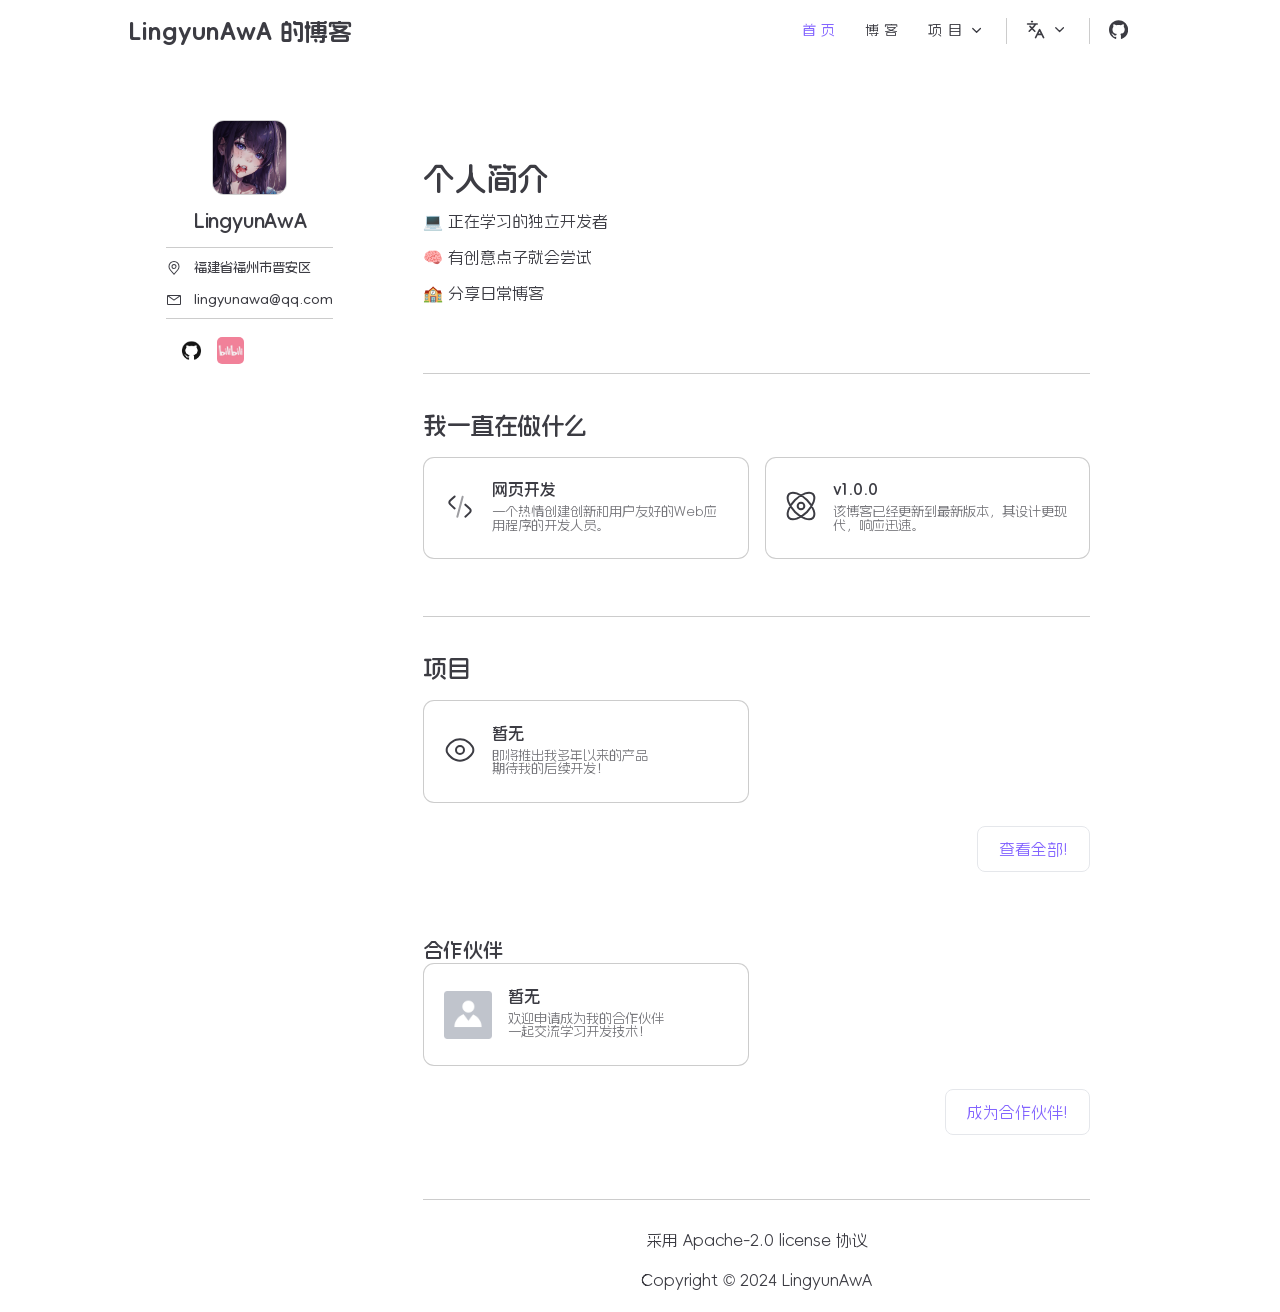
==== commit 0346c9c0: "Remove unreal friend" ====
--- a/index.html
+++ b/index.html
@@ -5,7 +5,7 @@
         <link rel="icon" href="/logo.png" />
         <meta name="viewport" content="width=device-width, initial-scale=1.0" />
         <title>LingyunAwA's Blog</title>
-      <script type="module" crossorigin src="/assets/index-D5Cbwyx5.js"></script>
+      <script type="module" crossorigin src="/assets/index-Be24xoKA.js"></script>
       <link rel="stylesheet" crossorigin href="/assets/index-DSmaqG3k.css">
     </head>
     <body>
